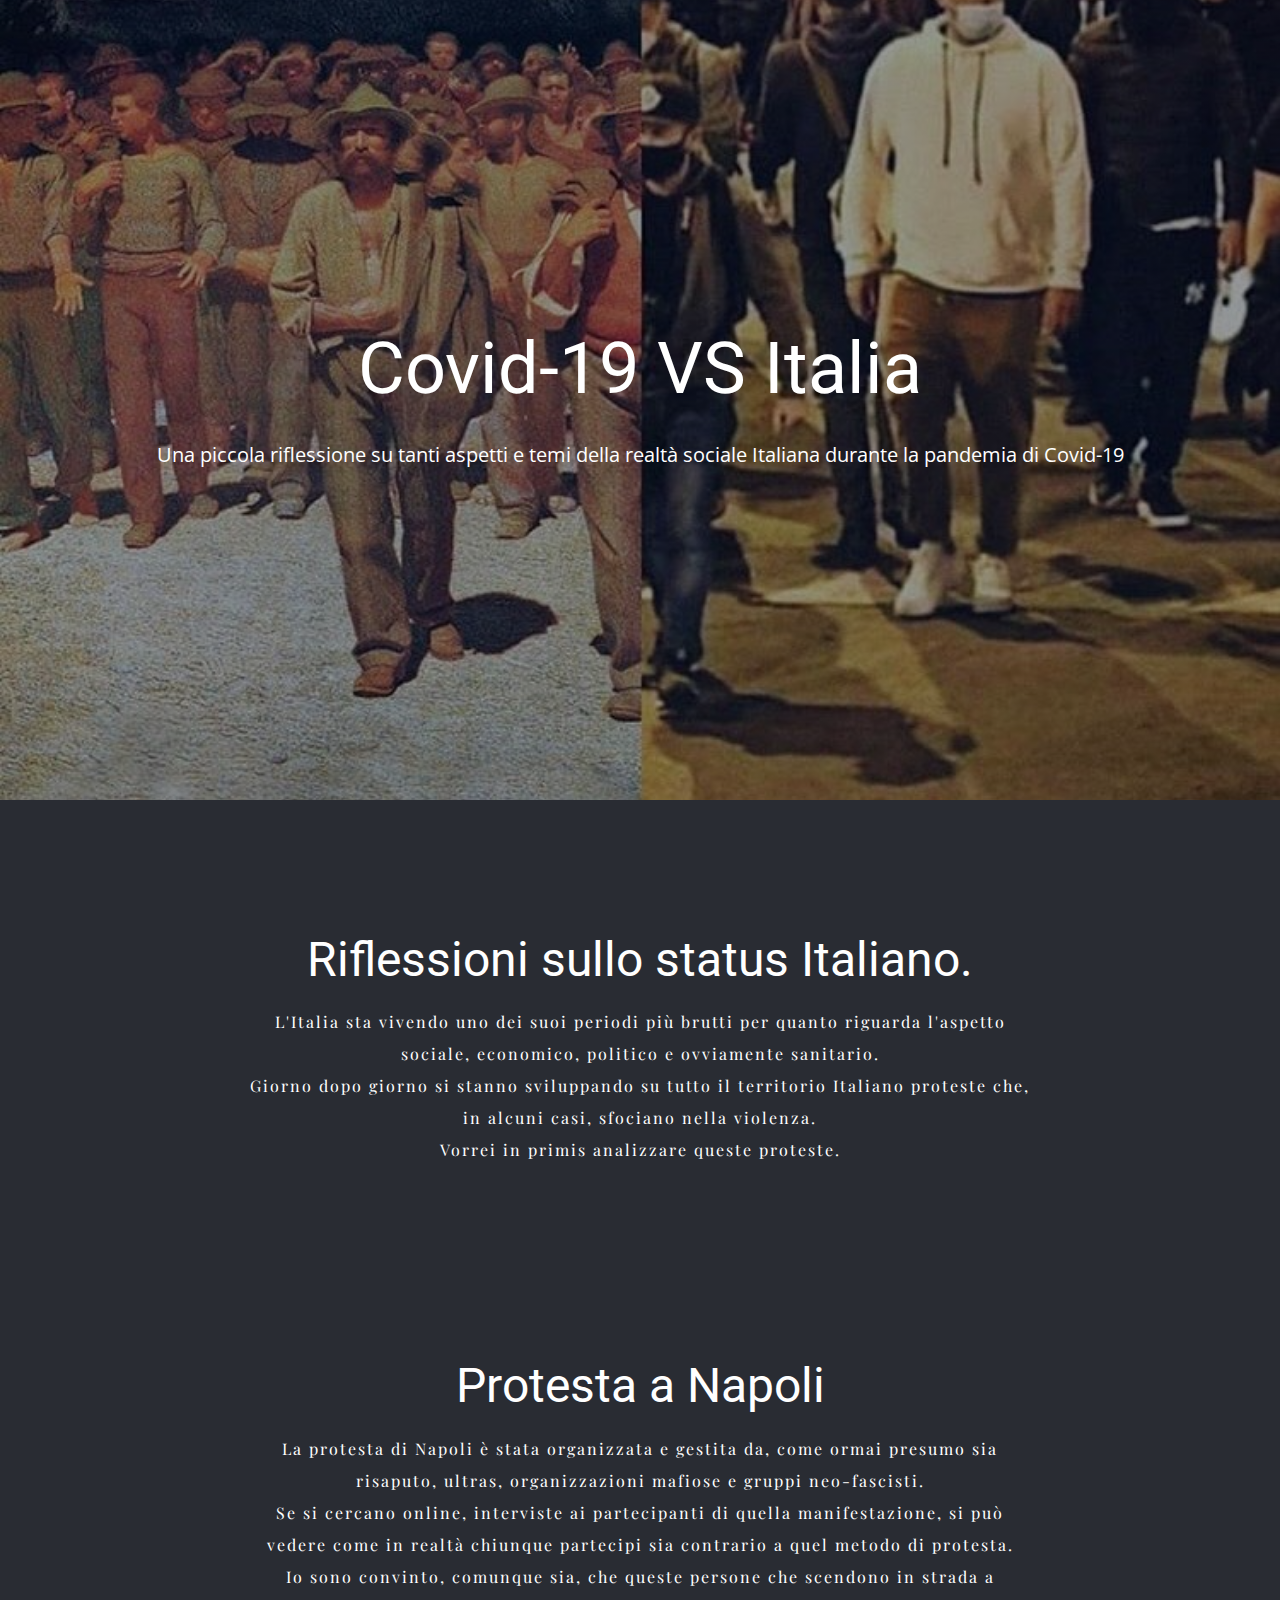
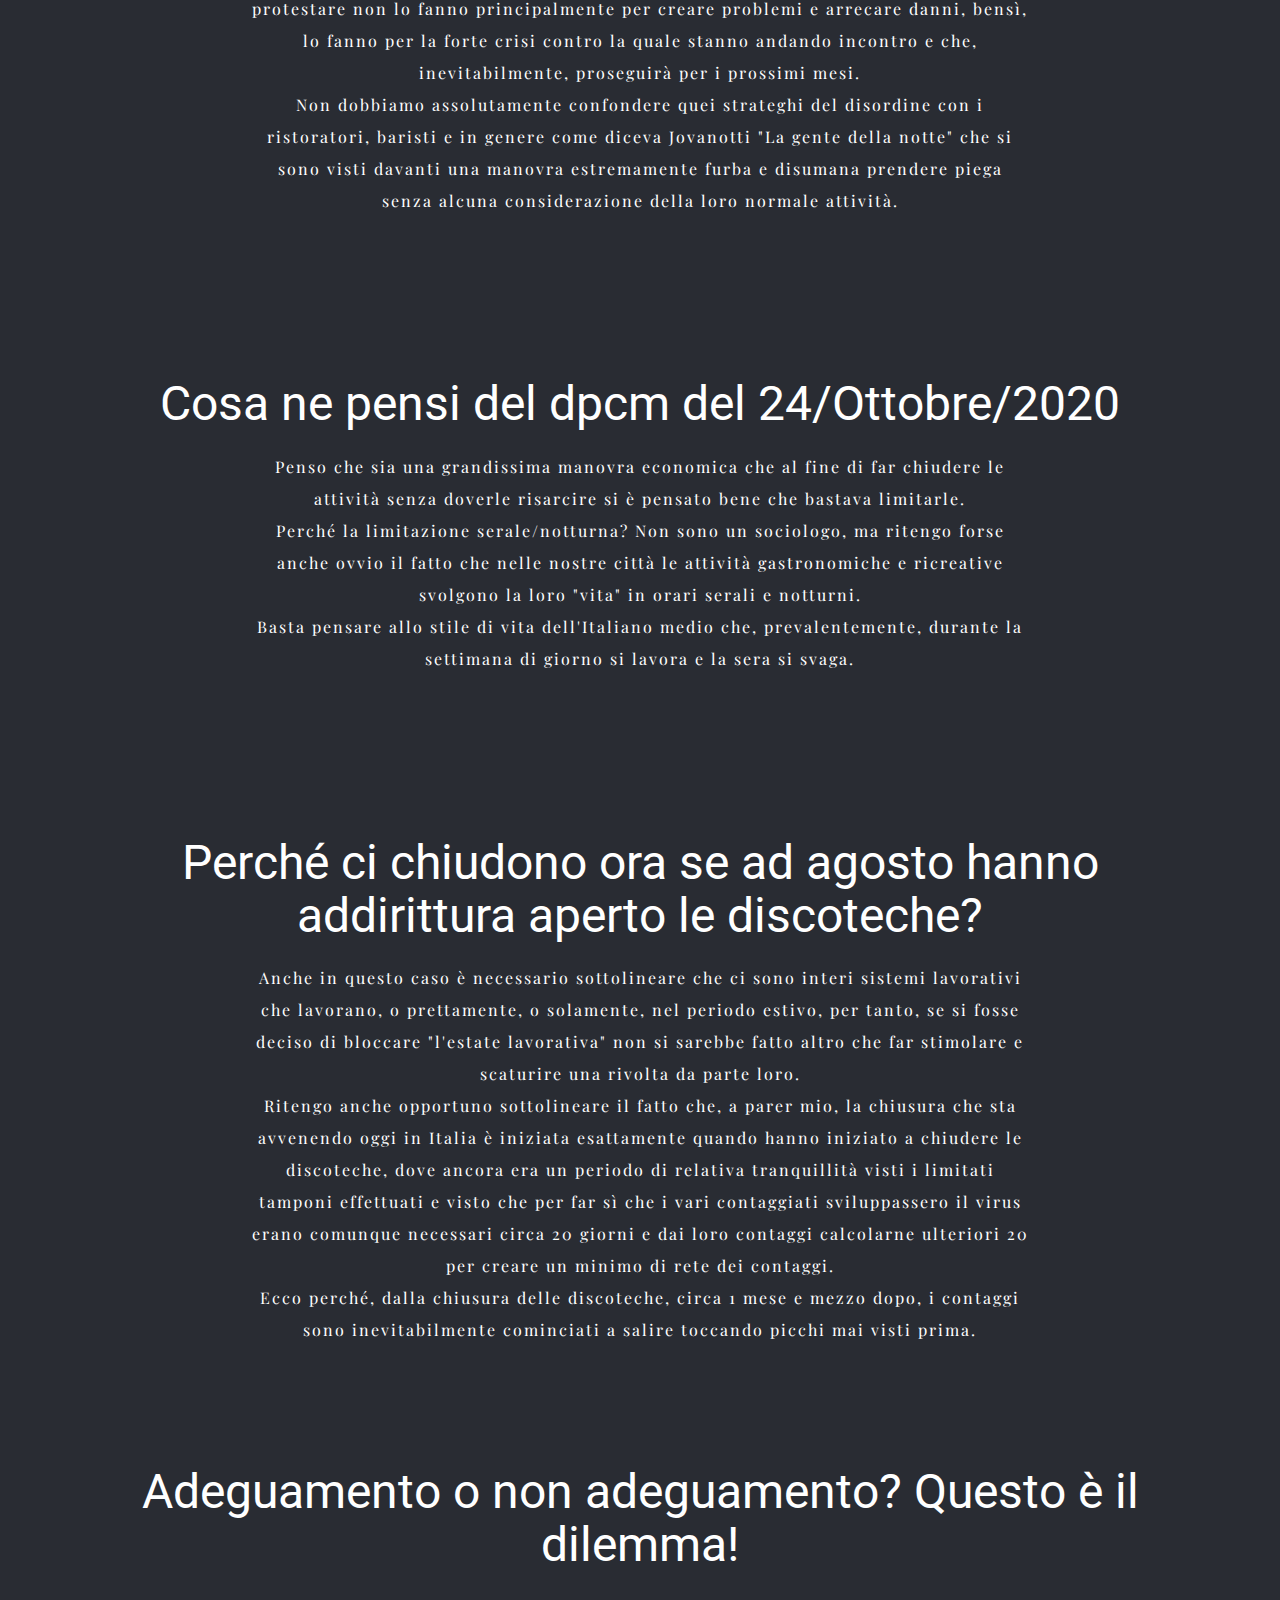
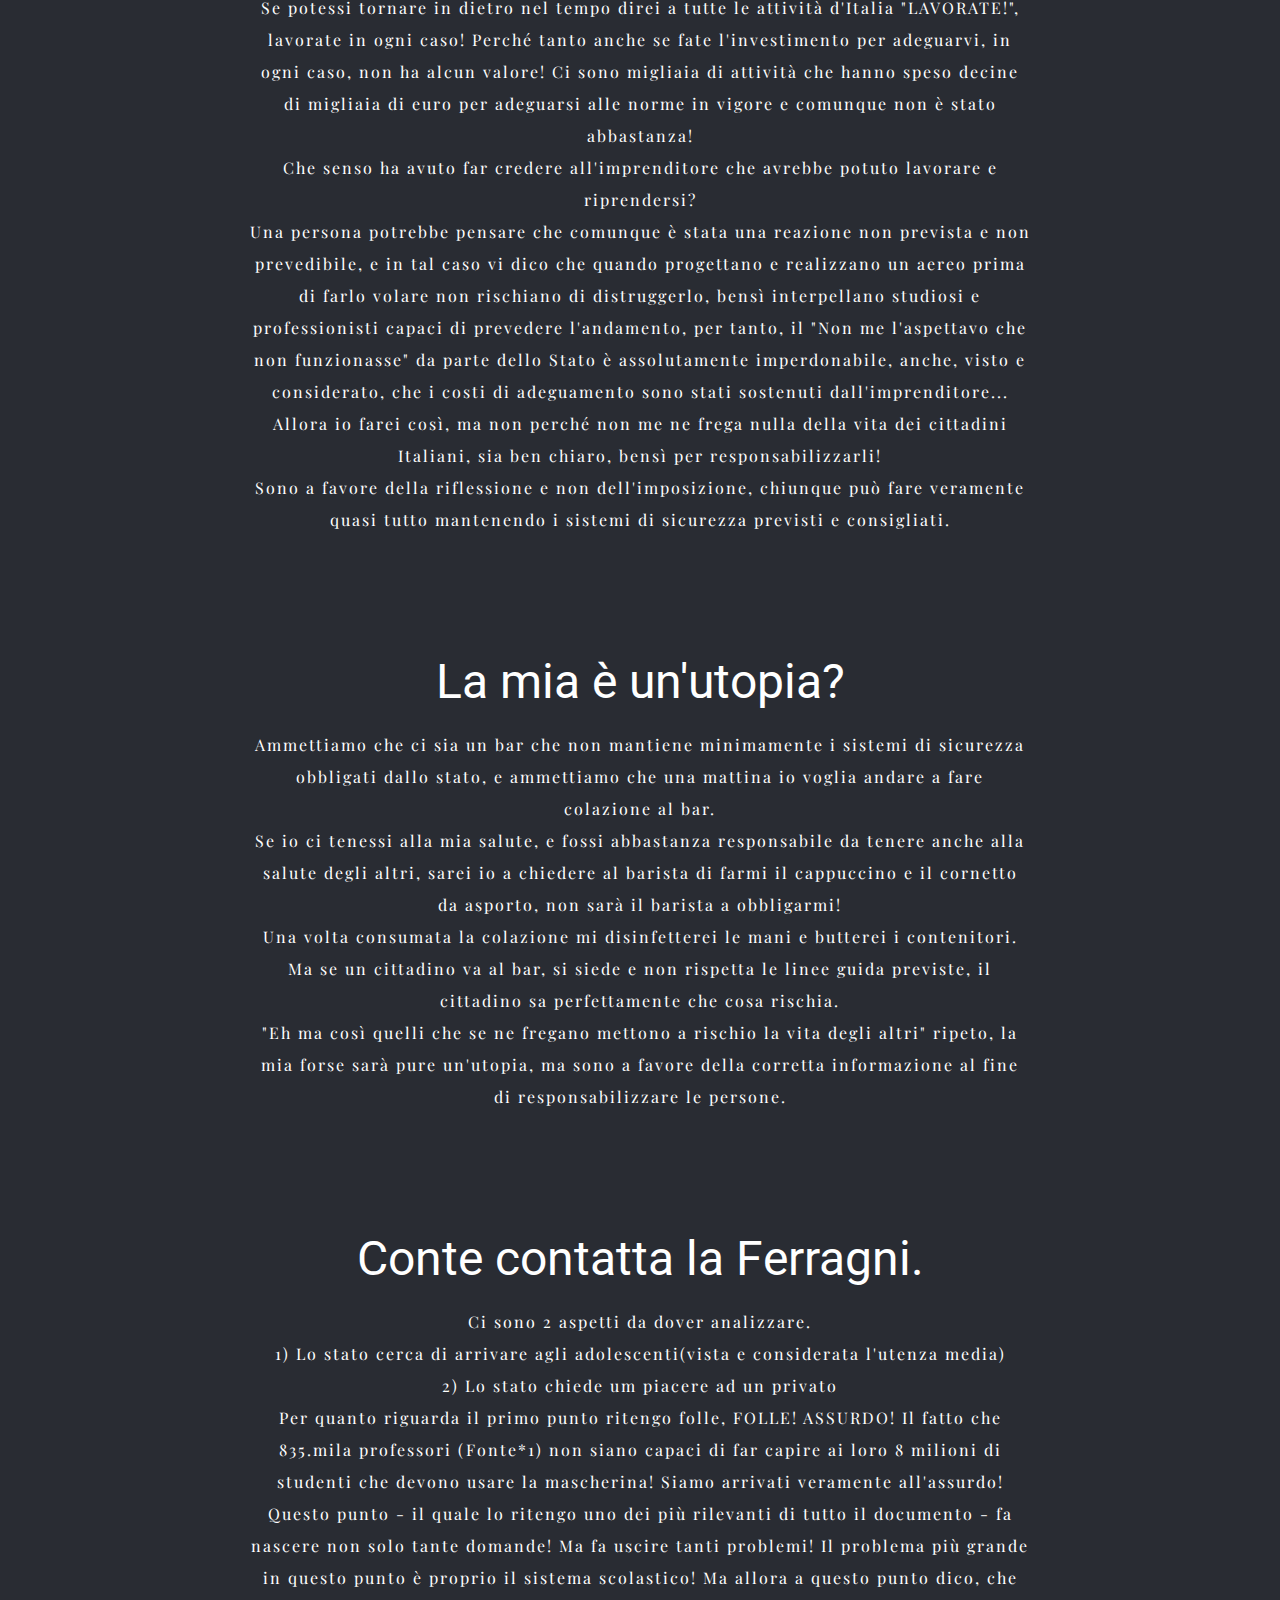
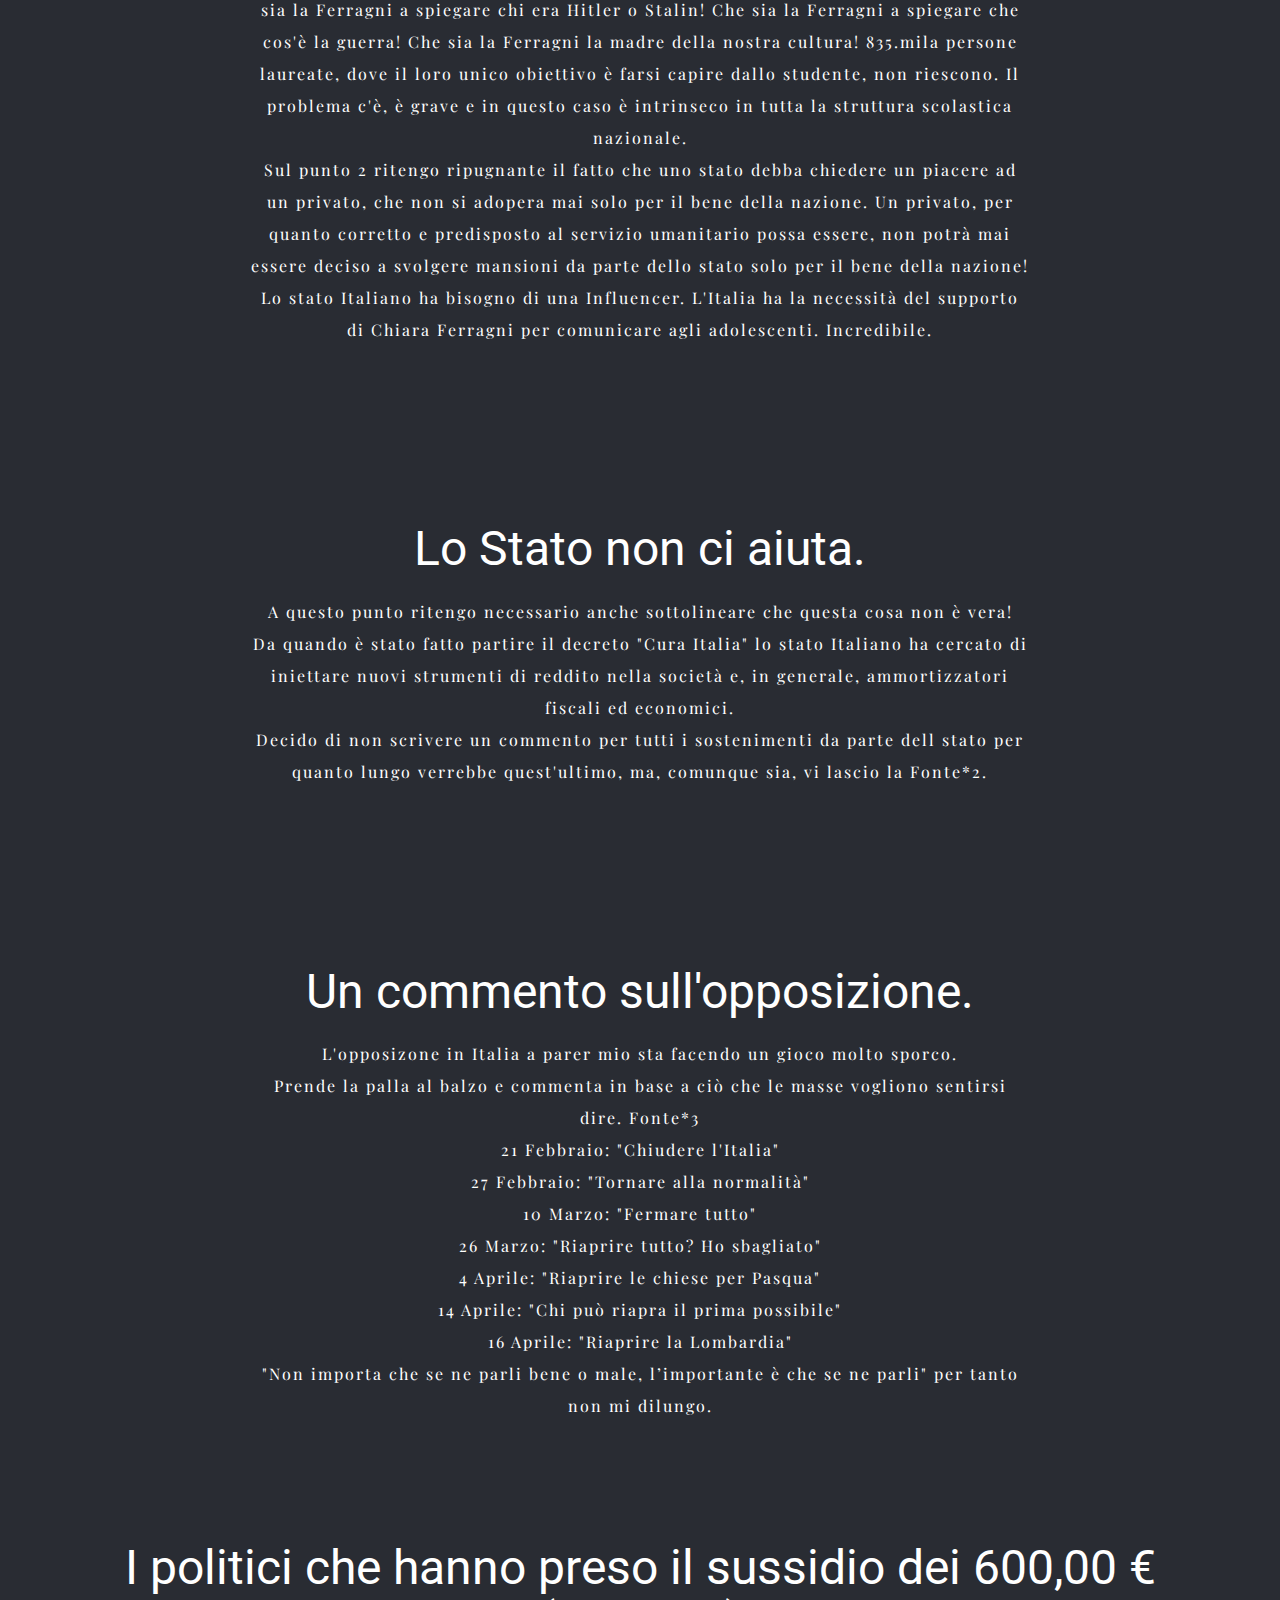
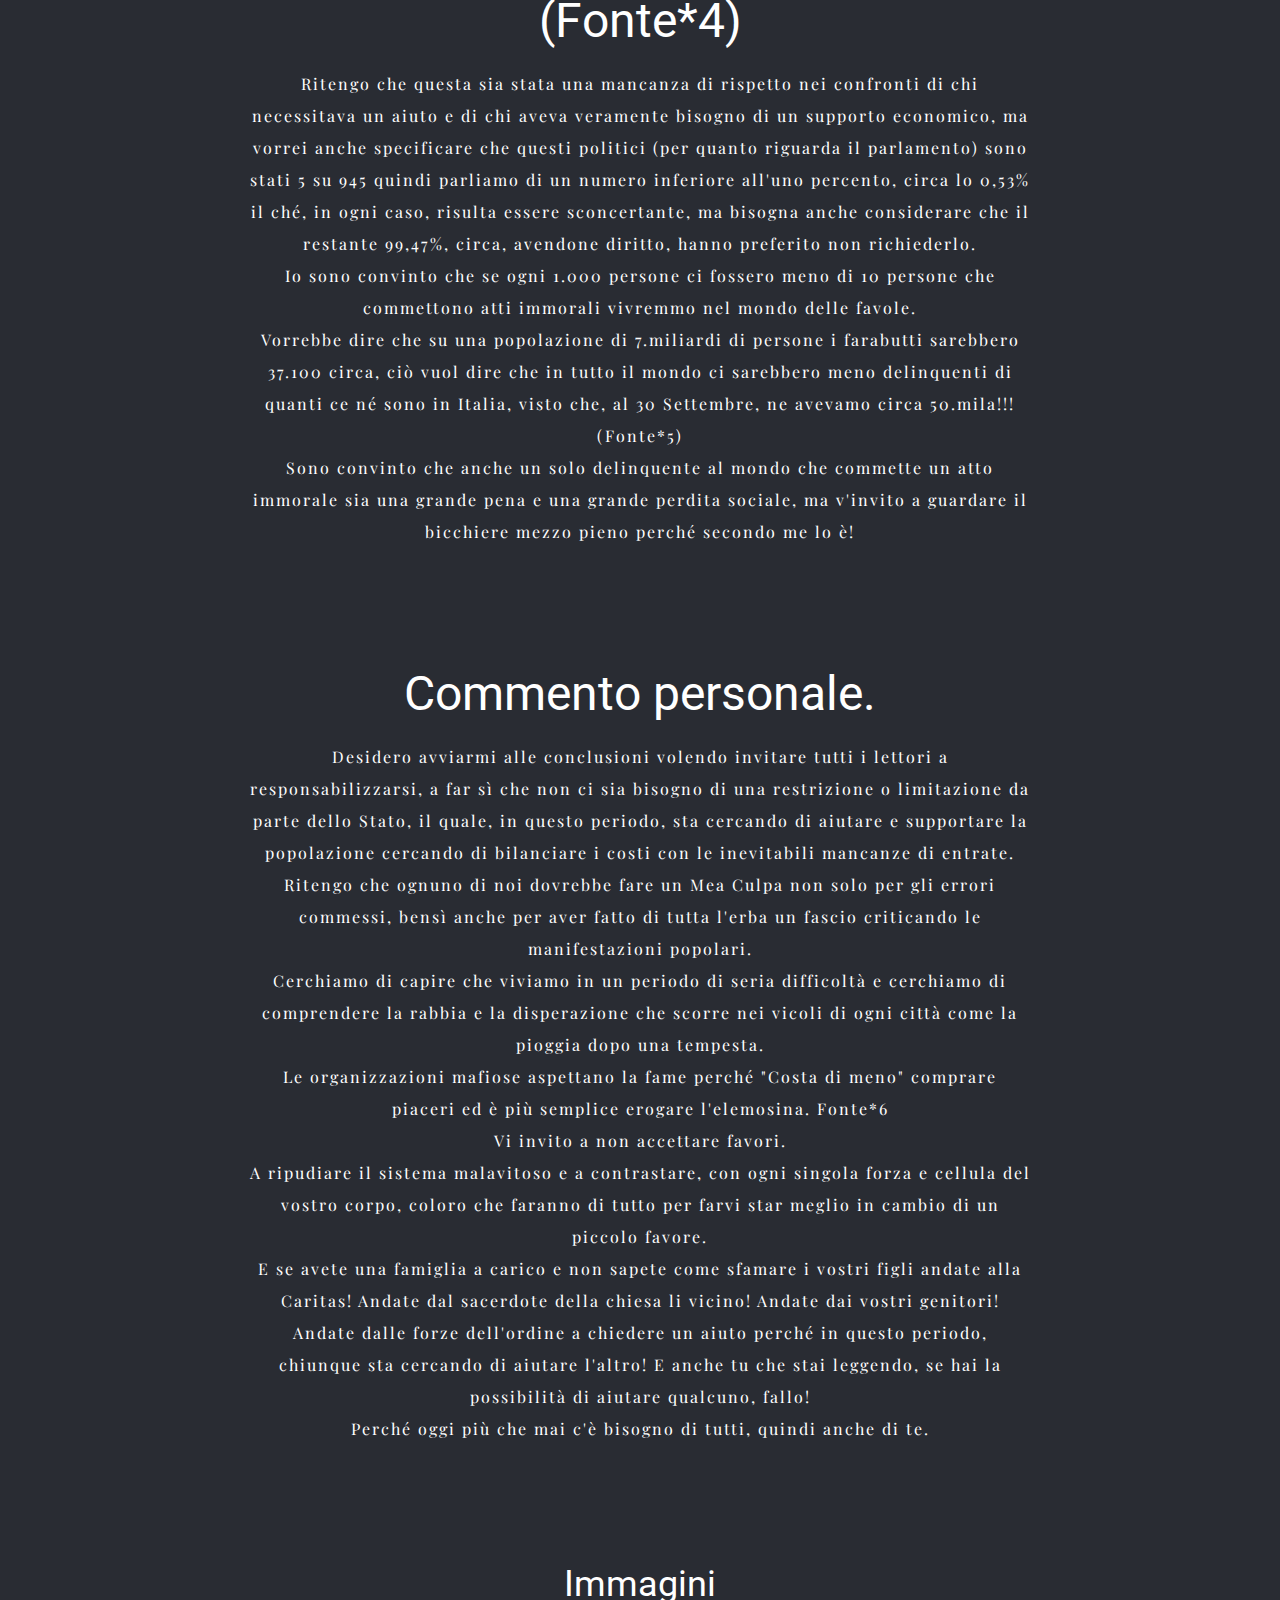
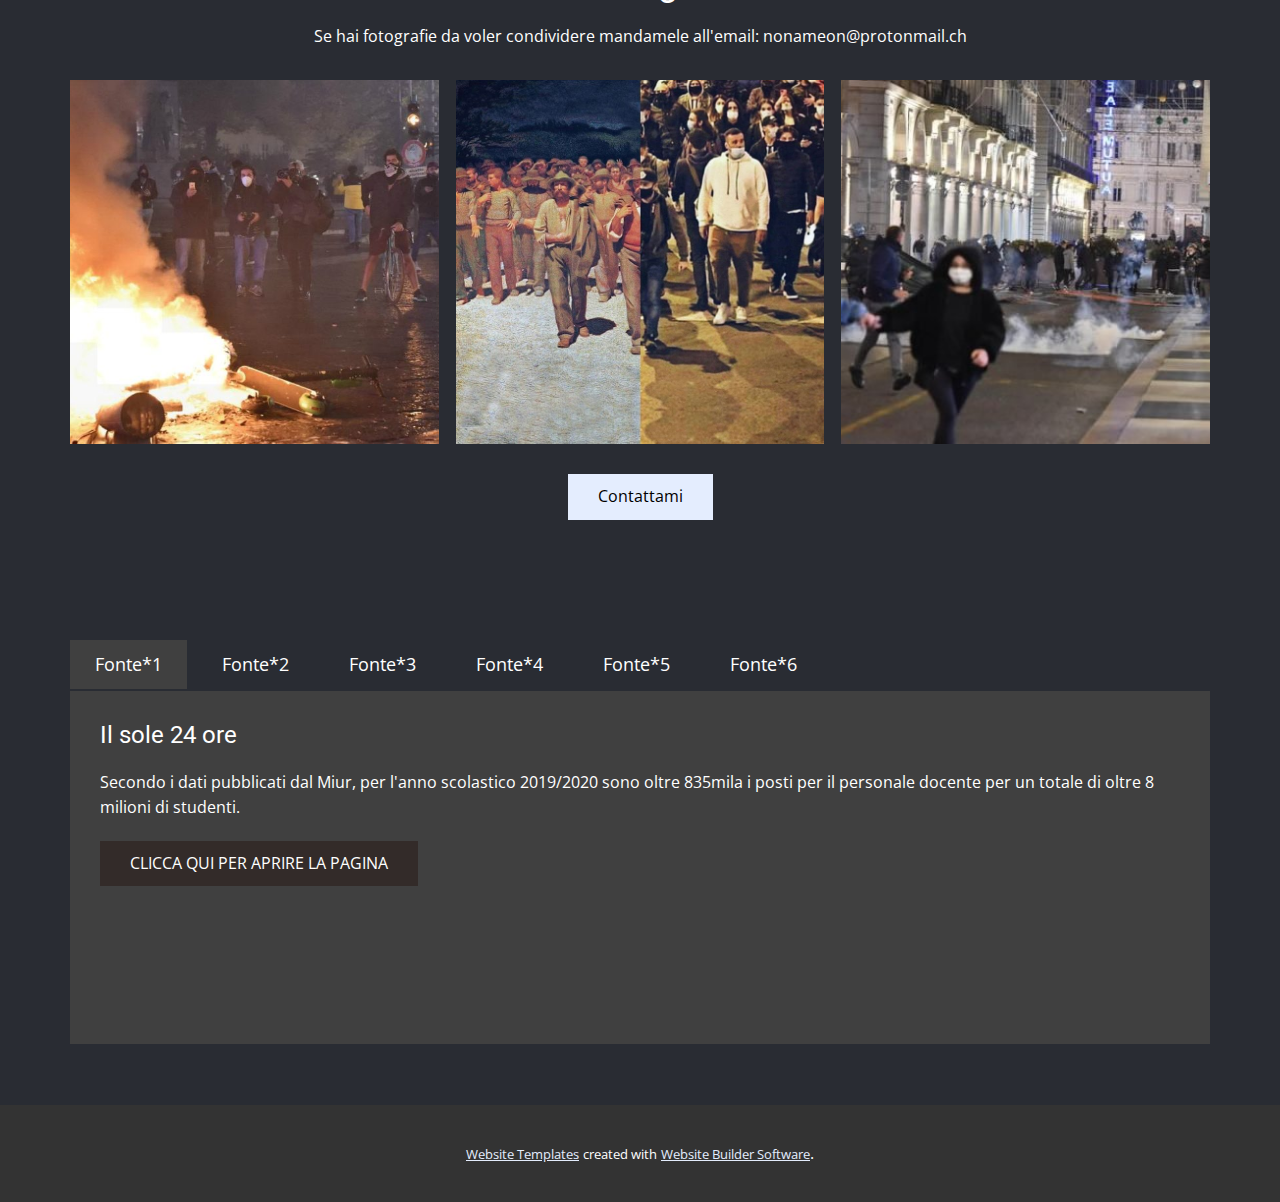
==== index.html @ 28ce76bb "Update index.html" ====
<!DOCTYPE html>
<html style="font-size: 16px;">
  <head>
    <meta name="viewport" content="width=device-width, initial-scale=1.0">
    <meta charset="utf-8">
    <meta name="keywords" content="covid-19, covid, coronavirus, de luca, 600€, società, stato, stato italiano, italia, covid italia, covid-19 italia, italia covid, italia covid 19, documento covid, documento covid 19, documento italiano, documento italiano covid, documento covid-19 ita">
    <meta name="description" content="L'Italia sta vivendo uno dei suoi periodi più brutti per quanto riguarda l'aspetto sociale, economico, politico e ovviamente sanitario.
Giorno dopo giorno si stanno sviluppando su tutto il territorio Italiano proteste che, in alcuni casi, sfociano nella violenza.">
    <meta name="page_type" content="np-template-header-footer-from-plugin">
    <title>Covid-19 vs Italia | Piccole riflessioni su temi importanti</title>
    <link rel="stylesheet" href="nicepage.css" media="screen">
<link rel="stylesheet" href="Covid-19-vs-Italia.css" media="screen">
    <script class="u-script" type="text/javascript" src="jquery-1.9.1.min.js" defer=""></script>
    <script class="u-script" type="text/javascript" src="nicepage.js" defer=""></script>
    <meta name="generator" content="Nicepage 2.28.6, nicepage.com">
    <link id="u-theme-google-font" rel="stylesheet" href="https://fonts.googleapis.com/css?family=Roboto:100,100i,300,300i,400,400i,500,500i,700,700i,900,900i|Open+Sans:300,300i,400,400i,600,600i,700,700i,800,800i">
    <link id="u-page-google-font" rel="stylesheet" href="https://fonts.googleapis.com/css?family=Playfair+Display:400,400i,700,700i,900,900i">
    
    
    
    
    
    
    
    
    
    
    
    
    
    
    
    <script type="application/ld+json">{
		"@context": "http://schema.org",
		"@type": "Organization",
		"name": "",
		"url": "index.html"
}</script>
    <meta property="og:title" content="Covid-19 vs Italia | Piccole riflessioni su temi importanti">
    <meta property="og:type" content="website">
    <meta property="og:description" content="L'Italia sta vivendo uno dei suoi periodi più brutti per quanto riguarda l'aspetto sociale, economico, politico e ovviamente sanitario.
Giorno dopo giorno si stanno sviluppando su tutto il territorio Italiano proteste che, in alcuni casi, sfociano nella violenza.">
    <meta name="theme-color" content="#0052f2">
    <link rel="canonical" href="index.html">
    <meta property="og:url" content="index.html">
  </head>
  <body data-home-page="https://website133819.nicepage.io/Covid-19-vs-Italia.html?version=4a5bb18c-dc08-42d4-a88f-e12d55204d6f" data-home-page-title="Covid-19 vs Italia" class="u-body">
    <section class="u-align-center u-clearfix u-image u-shading u-section-1" src="" id="sec-de4f">
      <div class="u-clearfix u-sheet u-valign-middle u-sheet-1">
        <h1 class="u-text u-text-default u-title u-text-1">Covid-19 VS Italia</h1>
        <p class="u-large-text u-text u-text-default u-text-variant u-text-2">Una piccola riflessione su tanti aspetti e temi della realtà sociale Italiana durante la pandemia di Covid-19<br>
        </p>
      </div>
    </section>
    <section class="u-align-center u-clearfix u-palette-1-dark-3 u-section-2" id="carousel_9035">
      <div class="u-clearfix u-sheet u-valign-middle u-sheet-1">
        <h1 class="u-text u-text-default u-text-1">Riflessioni sullo status Italiano.</h1>
        <p class="u-custom-font u-font-playfair-display u-text u-text-2">L'Italia sta vivendo uno dei suoi periodi più brutti per quanto riguarda l'aspetto sociale, economico, politico e ovviamente sanitario. <br>Giorno dopo giorno si stanno sviluppando su tutto il territorio Italiano proteste che, in alcuni casi, sfociano nella violenza. <br>Vorrei in primis analizzare queste proteste.
        </p>
      </div>
    </section>
    <section class="u-align-center u-clearfix u-palette-1-dark-3 u-section-3" id="carousel_cbd3">
      <div class="u-clearfix u-sheet u-valign-middle u-sheet-1">
        <h1 class="u-text u-text-default u-text-1">Protesta a Napoli</h1>
        <p class="u-custom-font u-font-playfair-display u-text u-text-2">La protesta di Napoli è stata organizzata e gestita da, come ormai presumo sia risaputo, ultras, organizzazioni mafiose e gruppi neo-fascisti. <br>Se si cercano online, interviste ai partecipanti di quella manifestazione, si può vedere come in realtà chiunque partecipi sia contrario a quel metodo di protesta. <br>Io sono convinto, comunque sia, che queste persone che scendono in strada a protestare non lo fanno principalmente per creare problemi e arrecare danni, bensì, lo fanno per la forte crisi contro la quale stanno andando incontro e che, inevitabilmente, proseguirà per i prossimi mesi. <br>Non dobbiamo assolutamente confondere quei strateghi del disordine con i ristoratori, baristi e in genere come diceva Jovanotti "La gente della notte" che si sono visti davanti una manovra estremamente furba e disumana prendere piega senza alcuna considerazione della loro normale attività.
        </p>
      </div>
    </section>
    <section class="u-align-center u-clearfix u-palette-1-dark-3 u-section-4" id="carousel_7990">
      <div class="u-clearfix u-sheet u-valign-middle u-sheet-1">
        <h1 class="u-text u-text-default u-text-1">Cosa ne pensi del dpcm del 24/Ottobre/2020</h1>
        <p class="u-custom-font u-font-playfair-display u-text u-text-2">Penso che sia una grandissima manovra economica che al fine di far chiudere le attività senza doverle risarcire si è pensato bene che bastava limitarle. <br>Perché la limitazione serale/notturna? Non sono un sociologo, ma ritengo forse anche ovvio il fatto che nelle nostre città le attività gastronomiche e ricreative svolgono la loro "vita" in orari serali e notturni. <br>Basta pensare allo stile di vita dell'Italiano medio che, prevalentemente, durante la settimana di giorno si lavora e la sera si svaga.
        </p>
      </div>
    </section>
    <section class="u-align-center u-clearfix u-palette-1-dark-3 u-section-5" id="carousel_537c">
      <div class="u-clearfix u-sheet u-valign-middle u-sheet-1">
        <h1 class="u-text u-text-default u-text-1">Perché ci chiudono ora se ad agosto hanno addirittura aperto le discoteche?</h1>
        <p class="u-custom-font u-font-playfair-display u-text u-text-2">Anche in questo caso è necessario sottolineare che ci sono interi sistemi lavorativi che lavorano, o prettamente, o solamente, nel periodo estivo, per tanto, se si fosse deciso di bloccare "l'estate lavorativa" non si sarebbe fatto altro che far stimolare e scaturire una rivolta da parte loro. <br>Ritengo anche opportuno sottolineare il fatto che, a parer mio, la chiusura che sta avvenendo oggi in Italia è iniziata esattamente quando hanno iniziato a chiudere le discoteche, dove ancora era un periodo di relativa tranquillità visti i limitati tamponi effettuati e visto che per far sì che i vari contaggiati sviluppassero il virus erano comunque necessari circa 20 giorni e dai loro contaggi calcolarne ulteriori 20 per creare un minimo di rete dei contaggi. <br>Ecco perché, dalla chiusura delle discoteche, circa 1 mese e mezzo dopo, i contaggi sono inevitabilmente cominciati a salire toccando picchi mai visti prima.
        </p>
      </div>
    </section>
    <section class="u-align-center u-clearfix u-palette-1-dark-3 u-section-6" id="carousel_a5c9">
      <div class="u-clearfix u-sheet u-valign-middle u-sheet-1">
        <h1 class="u-text u-text-default u-text-1">Adeguamento o non adeguamento? Questo è il dilemma!</h1>
        <p class="u-custom-font u-font-playfair-display u-text u-text-2">Se potessi tornare in dietro nel tempo direi a tutte le attività d'Italia "LAVORATE!", lavorate in ogni caso! Perché tanto anche se fate l'investimento per adeguarvi, in ogni caso, non ha alcun valore! Ci sono migliaia di attività che hanno speso decine di migliaia di euro per adeguarsi alle norme in vigore e comunque non è stato abbastanza! <br>Che senso ha avuto far credere all'imprenditore che avrebbe potuto lavorare e riprendersi? <br>Una persona potrebbe pensare che comunque è stata una reazione non prevista e non prevedibile, e in tal caso vi dico che quando progettano e realizzano un aereo prima di farlo volare non rischiano di distruggerlo, bensì interpellano studiosi e professionisti capaci di prevedere l'andamento, per tanto, il "Non me l'aspettavo che non funzionasse" da parte dello Stato è assolutamente imperdonabile, anche, visto e considerato, che i costi di adeguamento sono stati sostenuti dall'imprenditore... <br>Allora io farei così, ma non perché non me ne frega nulla della vita dei cittadini Italiani, sia ben chiaro, bensì per responsabilizzarli! <br>Sono a favore della riflessione e non dell'imposizione, chiunque può fare veramente quasi tutto mantenendo i sistemi di sicurezza previsti e consigliati.
        </p>
      </div>
    </section>
    <section class="u-align-center u-clearfix u-palette-1-dark-3 u-section-7" id="carousel_55fd">
      <div class="u-clearfix u-sheet u-valign-middle u-sheet-1">
        <h1 class="u-text u-text-default u-text-1">La mia è un'utopia?</h1>
        <p class="u-custom-font u-font-playfair-display u-text u-text-2">Ammettiamo che ci sia un bar che non mantiene minimamente i sistemi di sicurezza obbligati dallo stato, e ammettiamo che una mattina io voglia andare a fare colazione al bar. <br>Se io ci tenessi alla mia salute, e fossi abbastanza responsabile da tenere anche alla salute degli altri, sarei io a chiedere al barista di farmi il cappuccino e il cornetto da asporto, non sarà il barista a obbligarmi! <br>Una volta consumata la colazione mi disinfetterei le mani e butterei i contenitori. <br>Ma se un cittadino va al bar, si siede e non rispetta le linee guida previste, il cittadino sa perfettamente che cosa rischia. <br>"Eh ma così quelli che se ne fregano mettono a rischio la vita degli altri" ripeto, la mia forse sarà pure un'utopia, ma sono a favore della corretta informazione al fine di responsabilizzare le persone.
        </p>
      </div>
    </section>
    <section class="u-align-center u-clearfix u-palette-1-dark-3 u-section-8" id="carousel_d070">
      <div class="u-clearfix u-sheet u-valign-middle u-sheet-1">
        <h1 class="u-text u-text-default u-text-1">Conte contatta la Ferragni.</h1>
        <p class="u-custom-font u-font-playfair-display u-text u-text-2">Ci sono 2 aspetti da dover analizzare. <br>1) Lo stato cerca di arrivare agli adolescenti(vista e considerata l'utenza media) <br>2) Lo stato chiede um piacere ad un privato <br>Per quanto riguarda il primo punto ritengo folle, FOLLE! ASSURDO! Il fatto che 835.mila professori (Fonte*1) non siano capaci di far capire ai loro 8 milioni di studenti che devono usare la mascherina! Siamo arrivati veramente all'assurdo! Questo punto - il quale lo ritengo uno dei più rilevanti di tutto il documento - fa nascere non solo tante domande! Ma fa uscire tanti problemi! Il problema più grande in questo punto è proprio il sistema scolastico! Ma allora a questo punto dico, che sia la Ferragni a spiegare chi era Hitler o Stalin! Che sia la Ferragni a spiegare che cos'è la guerra! Che sia la Ferragni la madre della nostra cultura! 835.mila persone laureate, dove il loro unico obiettivo è farsi capire dallo studente, non riescono. Il problema c'è, è grave e in questo caso è intrinseco in tutta la struttura scolastica nazionale. <br>Sul punto 2 ritengo ripugnante il fatto che uno stato debba chiedere un piacere ad un privato, che non si adopera mai solo per il bene della nazione. Un privato, per quanto corretto e predisposto al servizio umanitario possa essere, non potrà mai essere deciso a svolgere mansioni da parte dello stato solo per il bene della nazione! Lo stato Italiano ha bisogno di una Influencer. L'Italia ha la necessità del supporto di Chiara Ferragni per comunicare agli adolescenti. Incredibile.
        </p>
      </div>
    </section>
    <section class="u-align-center u-clearfix u-palette-1-dark-3 u-section-9" id="carousel_55f5">
      <div class="u-clearfix u-sheet u-valign-middle u-sheet-1">
        <h1 class="u-text u-text-default u-text-1">Lo Stato non ci aiuta.</h1>
        <p class="u-custom-font u-font-playfair-display u-text u-text-2">A questo punto ritengo necessario anche sottolineare che questa cosa non è vera! <br>Da quando è stato fatto partire il decreto "Cura Italia" lo stato Italiano ha cercato di iniettare nuovi strumenti di reddito nella società e, in generale, ammortizzatori fiscali ed economici. <br>Decido di non scrivere un commento per tutti i sostenimenti da parte dell stato per quanto lungo verrebbe quest'ultimo, ma, comunque sia, vi lascio la Fonte*2.
        </p>
      </div>
    </section>
    <section class="u-align-center u-clearfix u-palette-1-dark-3 u-section-10" id="carousel_1a1d">
      <div class="u-clearfix u-sheet u-valign-middle u-sheet-1">
        <h1 class="u-text u-text-default u-text-1">Un commento sull'opposizione.</h1>
        <p class="u-custom-font u-font-playfair-display u-text u-text-2">L'opposizone in Italia a parer mio sta facendo un gioco molto sporco. <br>Prende la palla al balzo e commenta in base a ciò che le masse vogliono sentirsi dire. Fonte*3 <br>21 Febbraio: "Chiudere l'Italia" <br>27 Febbraio: "Tornare alla normalità" <br>10 Marzo: "Fermare tutto" <br>26 Marzo: "Riaprire tutto? Ho sbagliato" <br>4 Aprile: "Riaprire le chiese per Pasqua" <br>14 Aprile: "Chi può riapra il prima possibile" <br>16 Aprile: "Riaprire la Lombardia" <br>"Non importa che se ne parli bene o male, l’importante è che se ne parli" per tanto non mi dilungo.
        </p>
      </div>
    </section>
    <section class="u-align-center u-clearfix u-palette-1-dark-3 u-section-11" id="carousel_e9e5">
      <div class="u-clearfix u-sheet u-valign-middle u-sheet-1">
        <h1 class="u-text u-text-default u-text-1">I politici che hanno preso il sussidio dei 600,00 € (Fonte*4)</h1>
        <p class="u-custom-font u-font-playfair-display u-text u-text-2">Ritengo che questa sia stata una mancanza di rispetto nei confronti di chi necessitava un aiuto e di chi aveva veramente bisogno di un supporto economico, ma vorrei anche specificare che questi politici (per quanto riguarda il parlamento) sono stati 5 su 945 quindi parliamo di un numero inferiore all'uno percento, circa lo 0,53% il ché, in ogni caso, risulta essere sconcertante, ma bisogna anche considerare che il restante 99,47%, circa, avendone diritto, hanno preferito non richiederlo. <br>Io sono convinto che se ogni 1.000 persone ci fossero meno di 10 persone che commettono atti immorali vivremmo nel mondo delle favole. <br>Vorrebbe dire che su una popolazione di 7.miliardi di persone i farabutti sarebbero 37.100 circa, ciò vuol dire che in tutto il mondo ci sarebbero meno delinquenti di quanti ce né sono in Italia, visto che, al 30 Settembre, ne avevamo circa 50.mila!!! (Fonte*5) <br>Sono convinto che anche un solo delinquente al mondo che commette un atto immorale sia una grande pena e una grande perdita sociale, ma v'invito a guardare il bicchiere mezzo pieno perché secondo me lo è!
        </p>
      </div>
    </section>
    <section class="u-align-center u-clearfix u-palette-1-dark-3 u-section-12" id="carousel_4555">
      <div class="u-clearfix u-sheet u-valign-middle u-sheet-1">
        <h1 class="u-text u-text-default u-text-1">Commento personale.</h1>
        <p class="u-custom-font u-font-playfair-display u-text u-text-2">Desidero avviarmi alle conclusioni volendo invitare tutti i lettori a responsabilizzarsi, a far sì che non ci sia bisogno di una restrizione o limitazione da parte dello Stato, il quale, in questo periodo, sta cercando di aiutare e supportare la popolazione cercando di bilanciare i costi con le inevitabili mancanze di entrate. <br>Ritengo che ognuno di noi dovrebbe fare un Mea Culpa non solo per gli errori commessi, bensì anche per aver fatto di tutta l'erba un fascio criticando le manifestazioni popolari. <br>Cerchiamo di capire che viviamo in un periodo di seria difficoltà e cerchiamo di comprendere la rabbia e la disperazione che scorre nei vicoli di ogni città come la pioggia dopo una tempesta. <br>Le organizzazioni mafiose aspettano la fame perché "Costa di meno" comprare piaceri ed è più semplice erogare l'elemosina. Fonte*6 <br>Vi invito a non accettare favori. <br>A ripudiare il sistema malavitoso e a contrastare, con ogni singola forza e cellula del vostro corpo, coloro che faranno di tutto per farvi star meglio in cambio di un piccolo favore. <br>E se avete una famiglia a carico e non sapete come sfamare i vostri figli andate alla Caritas! Andate dal sacerdote della chiesa li vicino! Andate dai vostri genitori! Andate dalle forze dell'ordine a chiedere un aiuto perché in questo periodo, chiunque sta cercando di aiutare l'altro! E anche tu che stai leggendo, se hai la possibilità di aiutare qualcuno, fallo! <br>Perché oggi più che mai c'è bisogno di tutti, quindi anche di te.
        </p>
      </div>
    </section>
    <section class="u-align-center u-clearfix u-palette-1-dark-3 u-section-13" src="" id="sec-db5c">
      <div class="u-clearfix u-sheet u-valign-middle u-sheet-1">
        <h2 class="u-text u-text-1">Immagini</h2>
        <p class="u-text u-text-2">Se hai fotografie da voler condividere mandamele all'email: nonameon@protonmail.ch</p>
        <div class="u-expanded-width u-gallery u-layout-grid u-lightbox u-show-text-on-hover u-gallery-1">
          <div class="u-gallery-inner u-gallery-inner-1">
            <div class="u-effect-fade u-gallery-item" data-href="https://www.ilfattoquotidiano.it/2020/10/26/proteste-in-tutta-italia-contro-le-norme-anti-covid-a-napoli-in-migliaia-davanti-alla-regione-lanci-di-fumogeni-da-torino-a-lecce/5980816/" data-target="_blank">
              <div class="u-back-slide">
                <img class="u-back-image u-expanded" src="images/ilfattoquotidiano.jpg">
              </div>
              <div class="u-over-slide u-shading u-over-slide-1">
                <h3 class="u-gallery-heading"></h3>
                <p class="u-gallery-text"></p>
              </div>
            </div>
            <div class="u-effect-fade u-gallery-item" data-href="https://www.instagram.com/p/CGtDZG1AwkH/" data-target="_blank">
              <div class="u-back-slide" data-image-width="750" data-image-height="744">
                <img class="u-back-image u-expanded" src="images/covid-protesta-napoli.jpg?version=">
              </div>
              <div class="u-over-slide u-shading u-over-slide-2">
                <h3 class="u-gallery-heading"></h3>
                <p class="u-gallery-text"></p>
              </div>
            </div>
            <div class="u-effect-fade u-gallery-item" data-href="https://gds.it/articoli/cronaca/2020/10/26/dpcm-proteste-in-molte-piazze-ditalia-contro-le-misure-caos-a-milano-e-torino-f7573be3-f1c2-4af1-b299-36f953098280/" data-target="_blank">
              <div class="u-back-slide">
                <img class="u-back-image u-expanded" src="images/gds.jpg">
              </div>
              <div class="u-over-slide u-shading u-over-slide-3">
                <h3 class="u-gallery-heading"></h3>
                <p class="u-gallery-text"></p>
              </div>
            </div>
          </div>
        </div>
        <a href="mailto:nonameon@protonmail.ch?subject=Voglio%20aggiungere%20alcune%20foto" class="u-btn u-button-style u-btn-1">Contattami</a>
      </div>
    </section>
    <section class="u-align-center u-clearfix u-palette-1-dark-3 u-section-14" id="carousel_548c">
      <div class="u-clearfix u-sheet u-valign-middle u-sheet-1">
        <div class="u-expanded-width u-tabs u-tabs-1">
          <ul class="u-border-2 u-border-palette-1-base u-spacing-10 u-tab-list u-unstyled" role="tablist">
            <li class="u-tab-item" role="presentation">
              <a class="active u-active-grey-75 u-button-style u-tab-link u-text-active-white u-tab-link-1" id="link-tab-0da5" href="#tab-0da5" role="tab" aria-controls="tab-0da5" aria-selected="true">Fonte*1</a>
            </li>
            <li class="u-tab-item" role="presentation">
              <a class="u-active-grey-75 u-button-style u-tab-link u-text-active-white u-tab-link-2" id="link-tab-14b7" href="#tab-14b7" role="tab" aria-controls="tab-14b7" aria-selected="false">Fonte*2</a>
            </li>
            <li class="u-tab-item" role="presentation">
              <a class="u-active-grey-75 u-button-style u-tab-link u-text-active-white u-tab-link-3" id="link-tab-2917" href="#tab-2917" role="tab" aria-controls="tab-2917" aria-selected="false">Fonte*3</a>
            </li>
            <li class="u-tab-item" role="presentation">
              <a class="u-active-grey-75 u-button-style u-tab-link u-text-active-white u-tab-link-4" id="tab-eb12" href="#link-tab-eb12" role="tab" aria-controls="link-tab-eb12" aria-selected="false">Fonte*4</a>
            </li>
            <li class="u-tab-item" role="presentation">
              <a class="u-active-grey-75 u-button-style u-tab-link u-text-active-white u-tab-link-5" id="tab-e6bd" href="#link-tab-e6bd" role="tab" aria-controls="link-tab-e6bd" aria-selected="false">Fonte*5</a>
            </li>
            <li class="u-tab-item" role="presentation">
              <a class="u-active-grey-75 u-button-style u-tab-link u-text-active-white u-tab-link-6" id="tab-d6cb" href="#link-tab-d6cb" role="tab" aria-controls="link-tab-d6cb" aria-selected="false">Fonte*6</a>
            </li>
          </ul>
          <div class="u-tab-content">
            <div class="u-container-style u-grey-75 u-tab-active u-tab-pane" id="tab-0da5" role="tabpanel" aria-labelledby="link-tab-0da5">
              <div class="u-container-layout u-container-layout-1">
                <h4 class="u-text u-text-default u-text-1">Il sole 24 ore</h4>
                <p class="u-text u-text-default u-text-2">Secondo i dati pubblicati dal Miur, per l'anno scolastico 2019/2020 sono oltre 835mila i posti per il personale docente per un totale di oltre 8 milioni di studenti.</p>
                <a href="http://scuola24.ilsole24ore.com/art/scuola/2019-10-07/il-miur-insegnanti-in-italia-oltre-800mila-posti-cattedra-170353.php?uuid=ACJ9Wnp#:~:text=Secondo%20i%20dati%20pubblicati%20dal,oltre%208%20milioni%20di%20studenti." class="u-btn u-button-style u-palette-2-dark-3 u-btn-1" target="_blank">CLICCA QUI PER APRIRE LA PAGINA</a>
              </div>
            </div>
            <div class="u-align-left u-container-style u-grey-75 u-tab-pane" id="tab-14b7" role="tabpanel" aria-labelledby="link-tab-14b7">
              <div class="u-container-layout u-container-layout-2">
                <h4 class="u-text u-text-default u-text-3">Il Mef</h4>
                <p class="u-text u-text-default u-text-4">Per fronteggiare l’emergenza Covid-19, il Governo ha introdotto, a partire dal Decreto “Cura Italia”, una serie di misure a favore delle famiglie italiane, successivamente rafforzate e prolungate con il Decreto Rilancio e il Decreto Agosto.</p>
                <a href="https://www.mef.gov.it/covid-19/Le-misure-del-Governo-a-sostegno-delle-famiglie-italiane/" class="u-btn u-button-style u-palette-2-dark-3 u-btn-2" target="_blank">CLICCA QUI PER APRIRE LA PAGINA</a>
              </div>
            </div>
            <div class="u-container-style u-grey-75 u-tab-pane" id="tab-2917" role="tabpanel" aria-labelledby="link-tab-2917">
              <div class="u-container-layout u-container-layout-3">
                <h4 class="u-text u-text-default u-text-5">La Repubblica</h4>
                <p class="u-text u-text-default u-text-6">"Chiudere tutto, anzi no". Salvini e il Covid 19, la confusione del leader leghista sulla gestione dell'epidemia </p>
                <a href="https://www.repubblica.it/politica/2020/04/16/news/salvini_e_i_cambi_di_rotta_sulle_aperture_attivita_-254162048/" class="u-btn u-button-style u-palette-2-dark-3 u-btn-3" target="_blank">CLICCA QUI PER APRIRE LA PAGINA</a>
              </div>
            </div>
            <div class="u-container-style u-grey-75 u-tab-pane" id="link-tab-eb12" role="tabpanel" aria-labelledby="tab-eb12">
              <div class="u-container-layout u-container-layout-4">
                <h4 class="u-text u-text-default u-text-7">Il fatto quotidiano</h4>
                <p class="u-text u-text-default u-text-8">Bonus 600 euro, fuori i nomi dei politici che lo hanno chiesto – Firma la petizione del Fatto Quotidiano.</p>
                <a href="https://www.ilfattoquotidiano.it/2020/08/11/il-diritto-dovere-della-verita/5896520/" class="u-btn u-button-style u-palette-2-dark-3 u-btn-4" target="_blank">CLICCA QUI PER APRIRE LA PAGINA</a>
              </div>
            </div>
            <div class="u-container-style u-grey-75 u-tab-pane" id="link-tab-e6bd" role="tabpanel" aria-labelledby="tab-e6bd">
              <div class="u-container-layout u-container-layout-5">
                <h4 class="u-text u-text-default u-text-9" spellcheck="false">Ristretti</h4>
                <h4 class="u-text u-text-default u-text-10">Statistiche sulla giustizia e il sistema penitenziario</h4>
                <a href="http://www.ristretti.it/commenti/2020/ottobre/pdf/detenuti_settembre.pdf" class="u-btn u-button-style u-palette-2-dark-3 u-btn-5" target="_blank" spellcheck="false">CLICCA QUI PER APRIRE LA PAGINA</a>
              </div>
            </div>
            <div class="u-container-style u-grey-75 u-tab-pane" id="link-tab-d6cb" role="tabpanel" aria-labelledby="tab-d6cb">
              <div class="u-container-layout u-container-layout-6">
                <h4 class="u-text u-text-11" spellcheck="false">La 7</h4>
                <p class="u-text u-text-default u-text-12">Coronavirus, la denuncia di Nicola Gratteri: "Un capo mafia può erogare facilmente elemosina, ...".</p>
                <a href="https://www.youtube.com/watch?v=mDva7mkuylc" class="u-btn u-button-style u-palette-2-dark-3 u-btn-6" target="_blank" spellcheck="false">CLICCA QUI PER APRIRE LA PAGINA</a>
              </div>
            </div>
          </div>
        </div>
      </div>
    </section>
    
    
    
    <section class="u-backlink u-clearfix u-grey-80">
      <a class="u-link" href="https://nicepage.com/website-templates" target="_blank">
        <span>Website Templates</span>
      </a>
      <p class="u-text">
        <span>created with</span>
      </p>
      <a class="u-link" href="https://nicepage.com/" target="_blank">
        <span>Website Builder Software</span>
      </a>. 
    </section>
  </body>
</html>
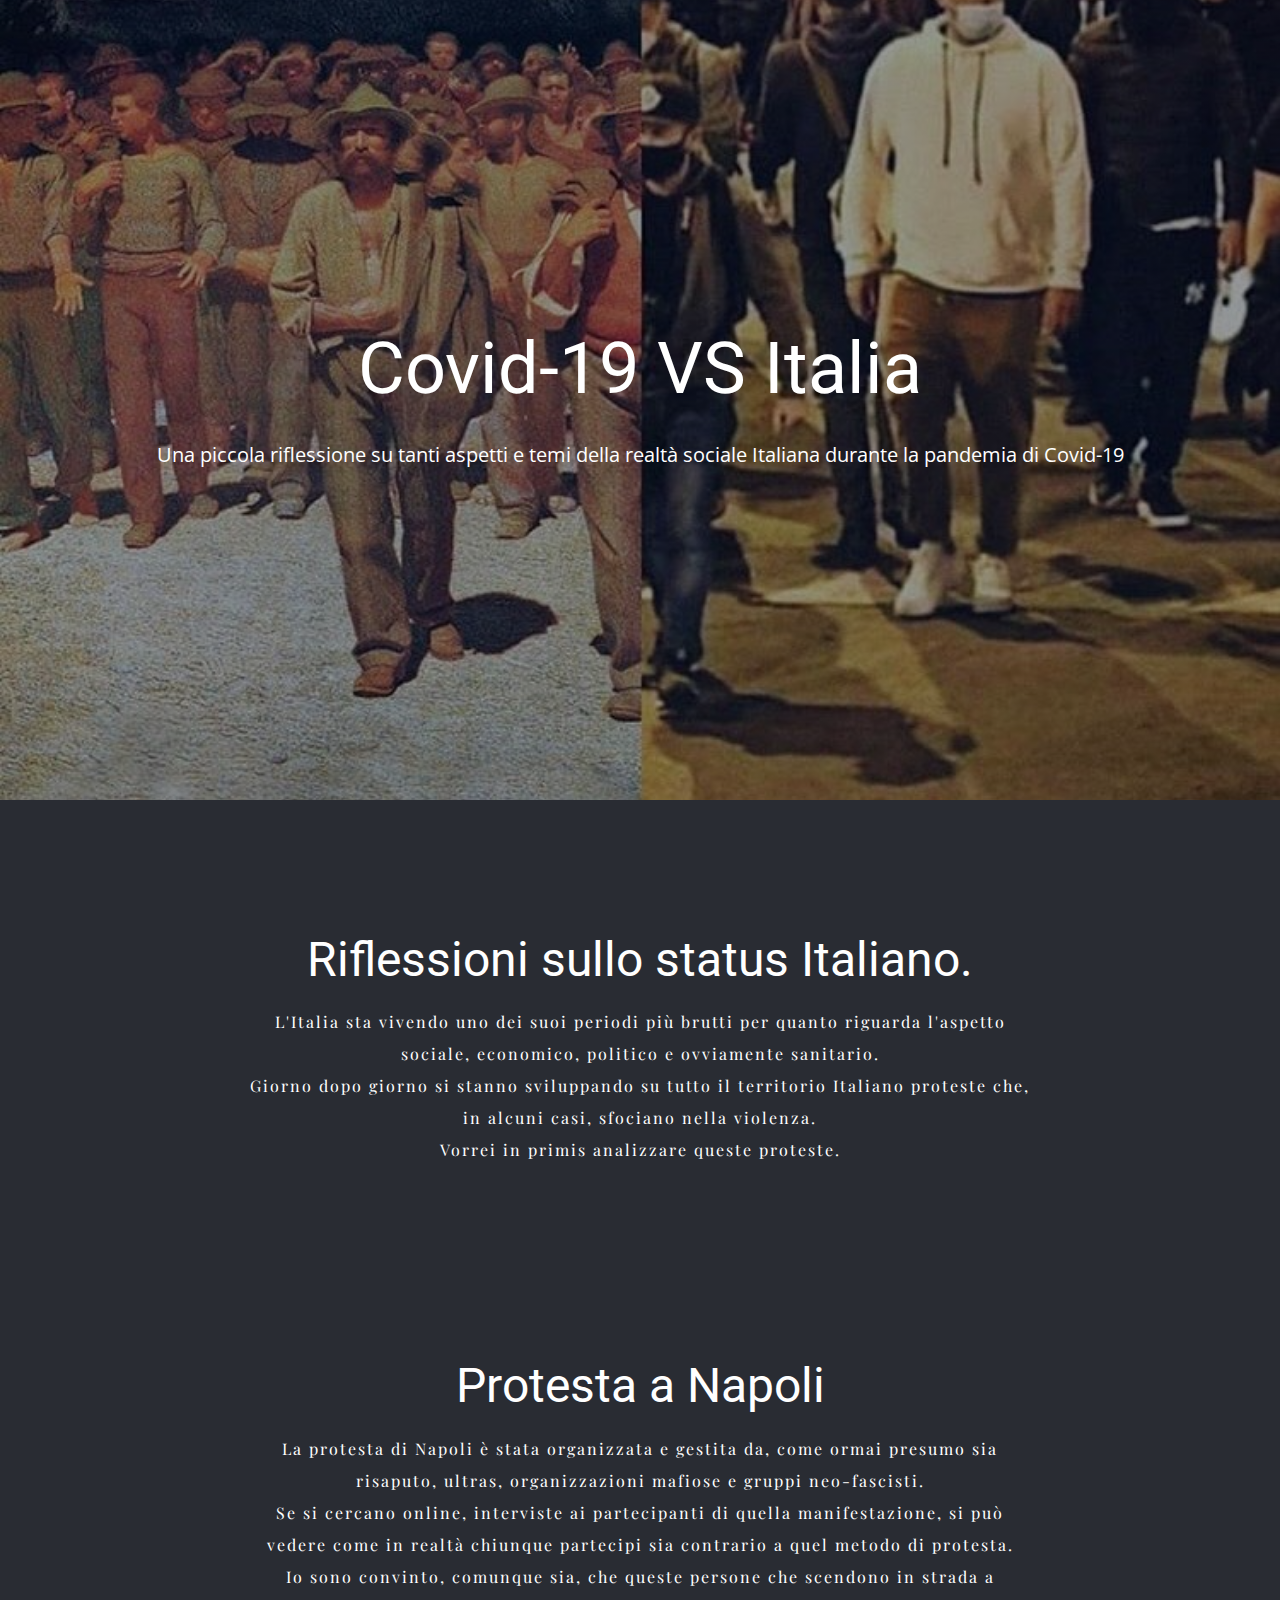
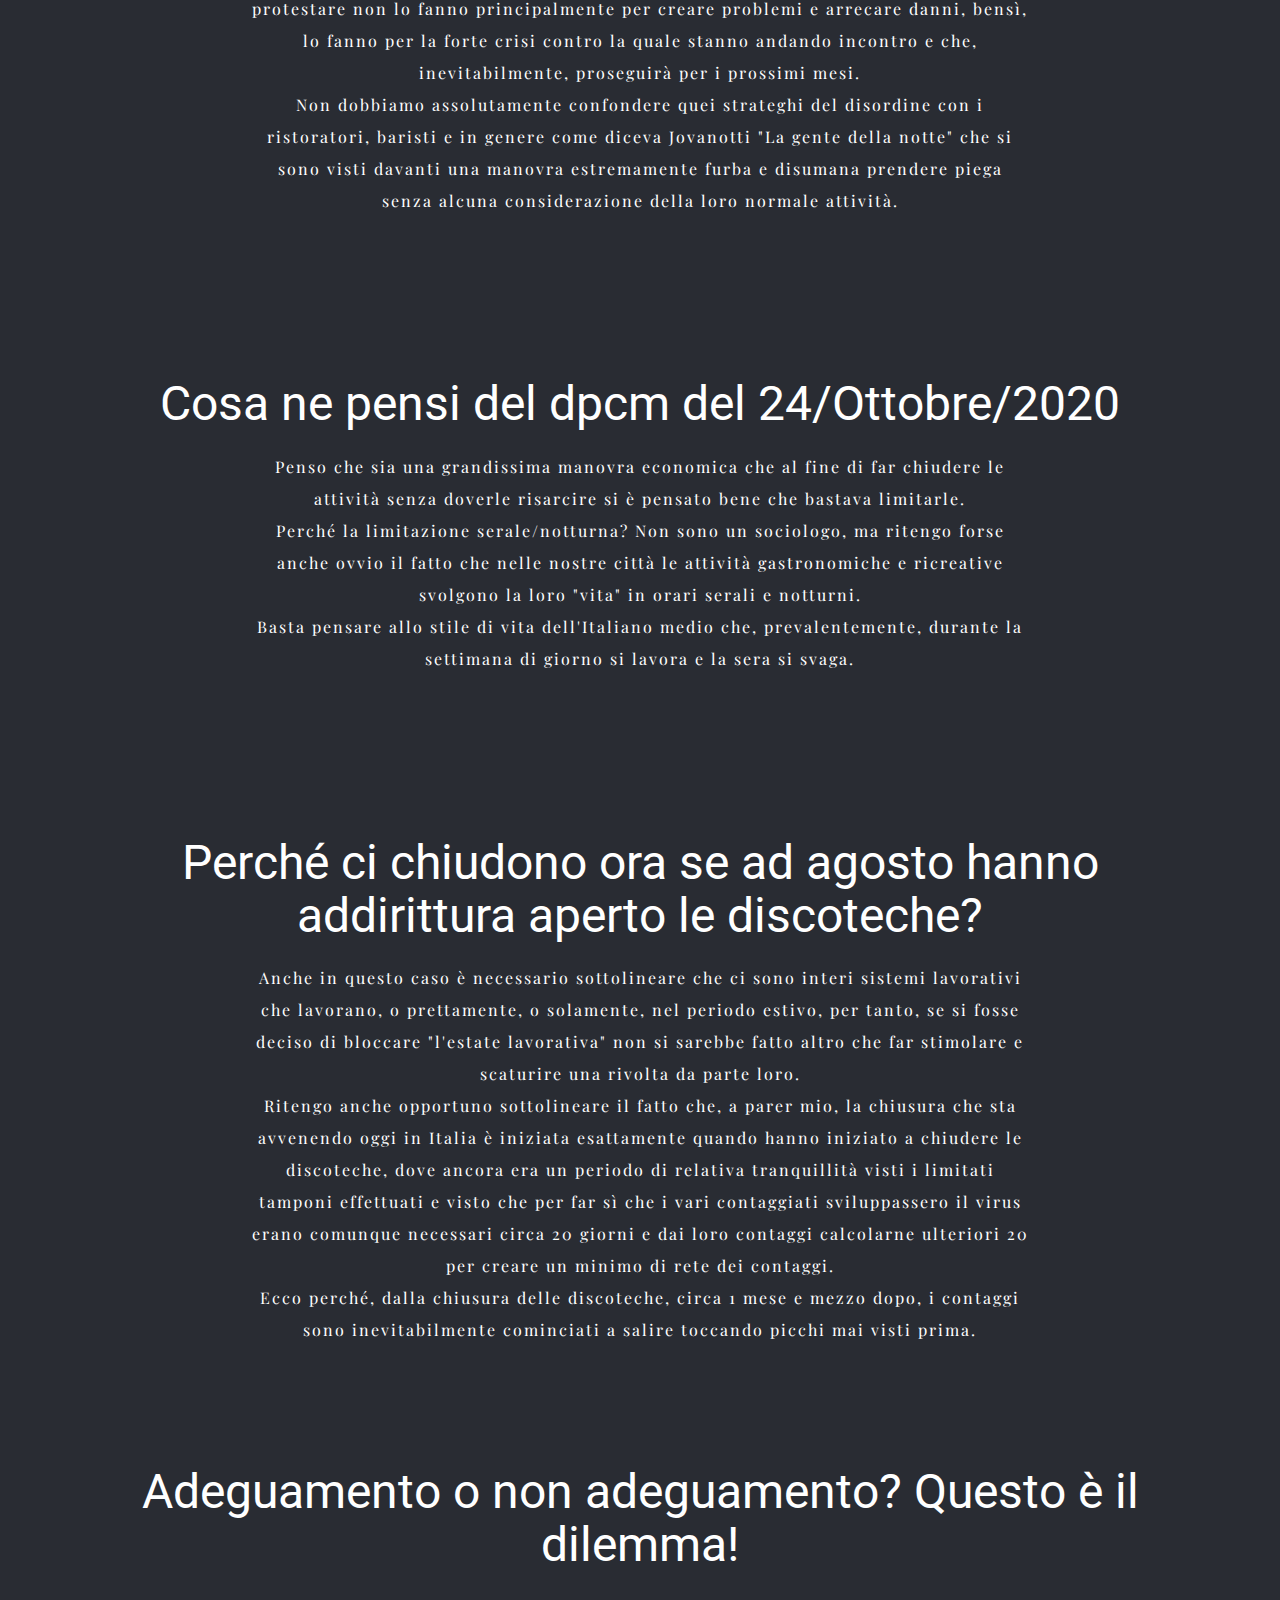
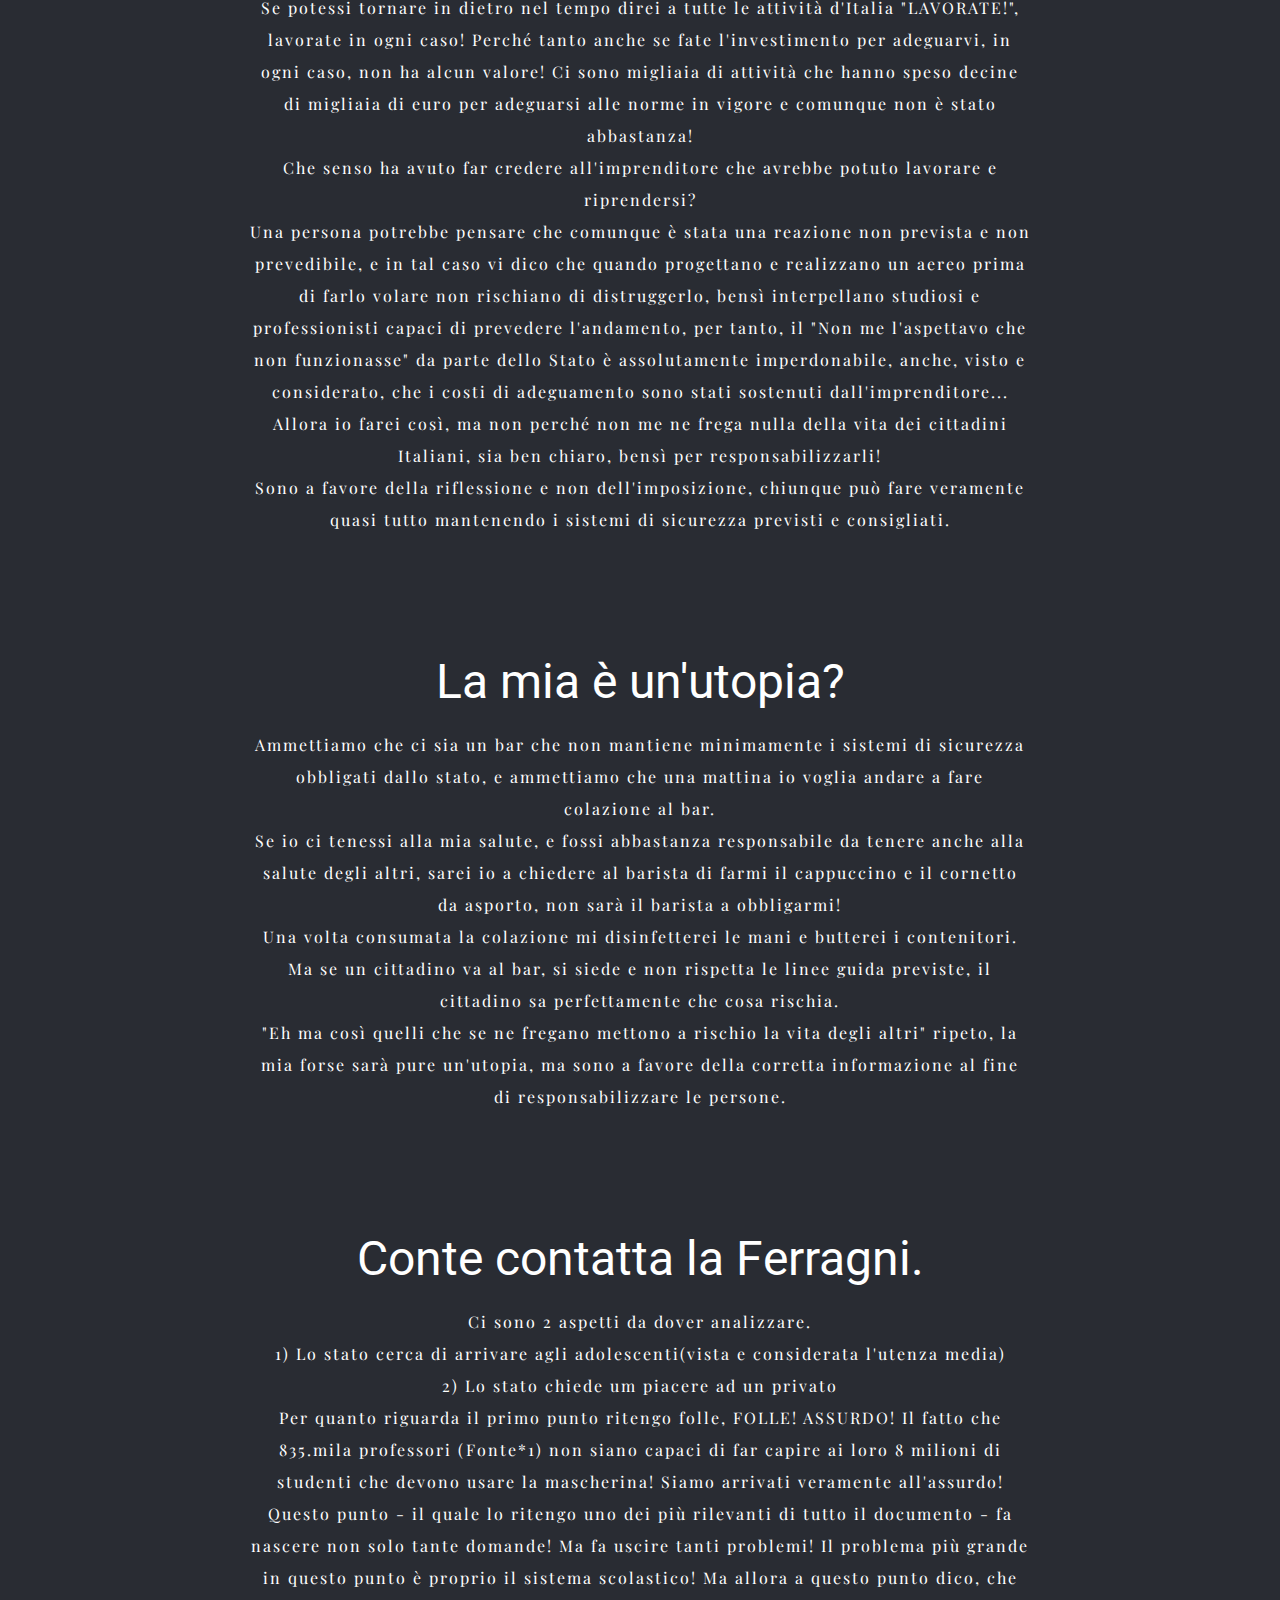
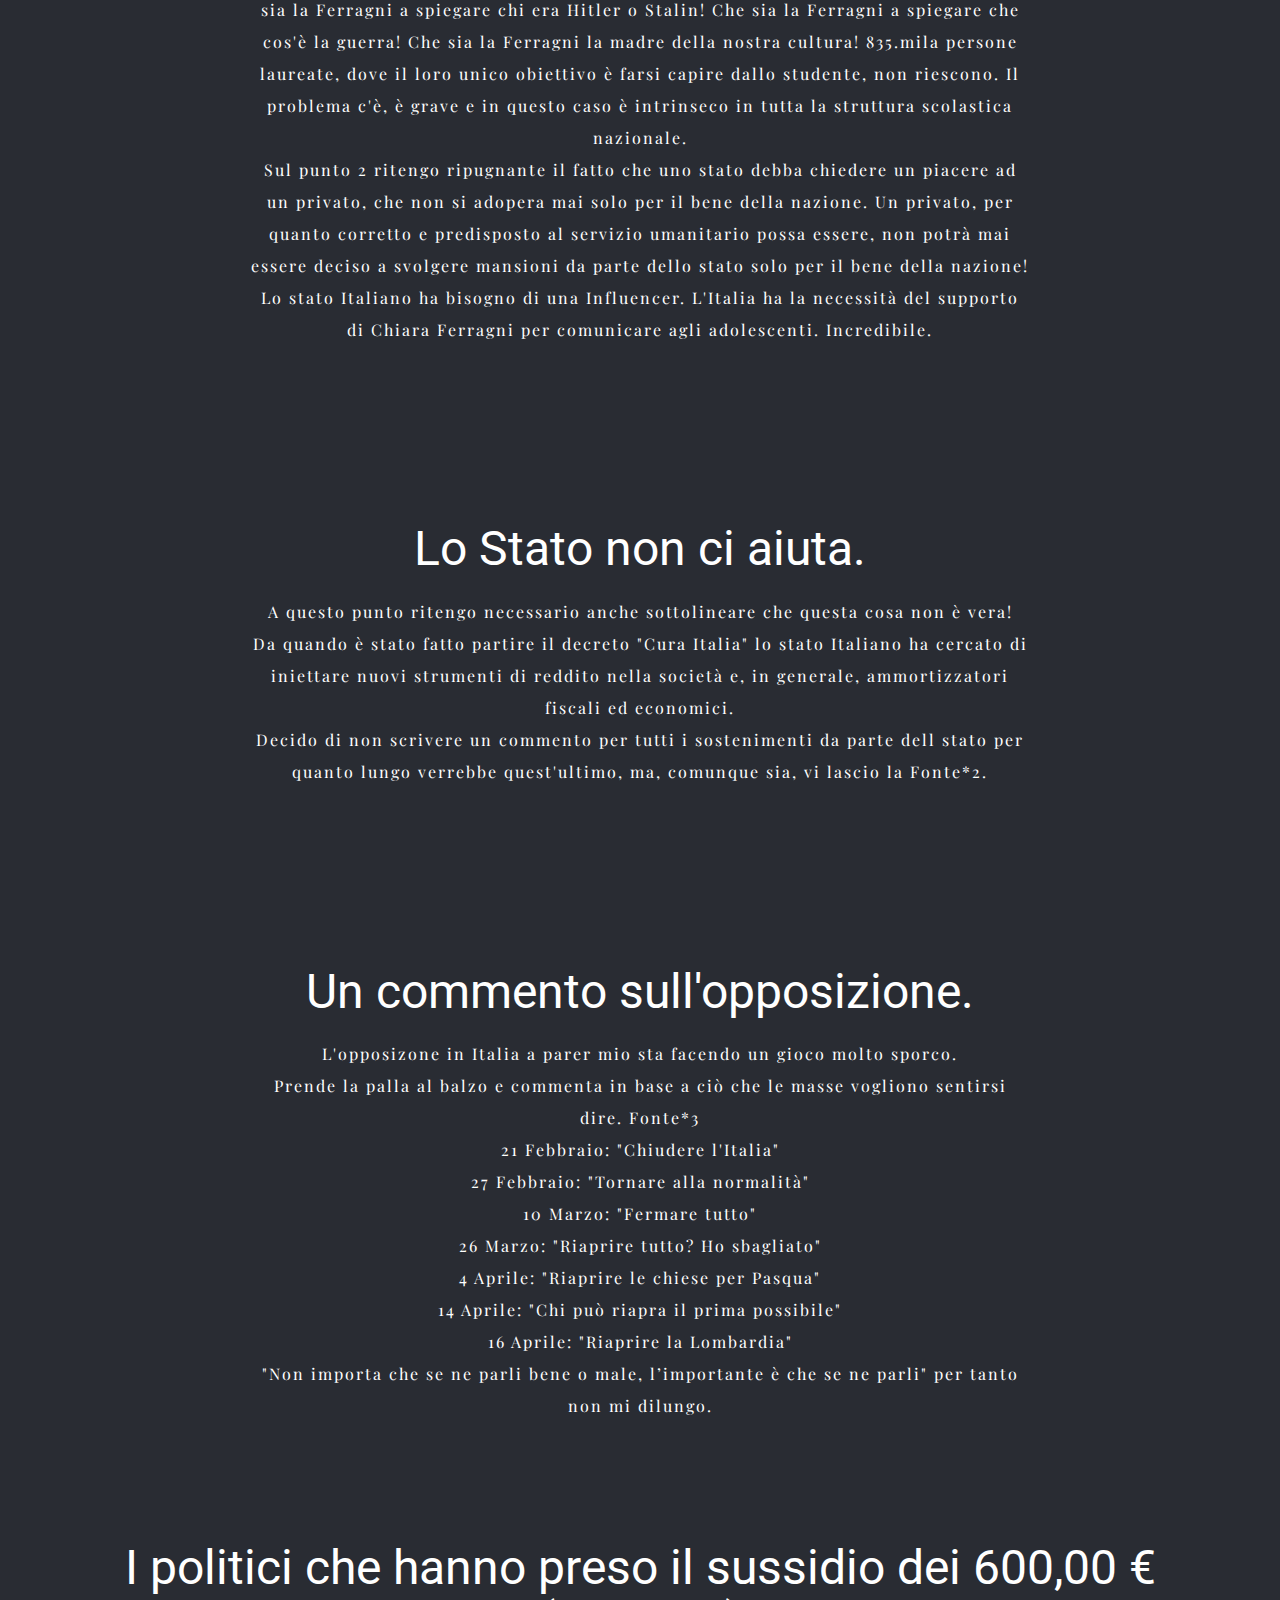
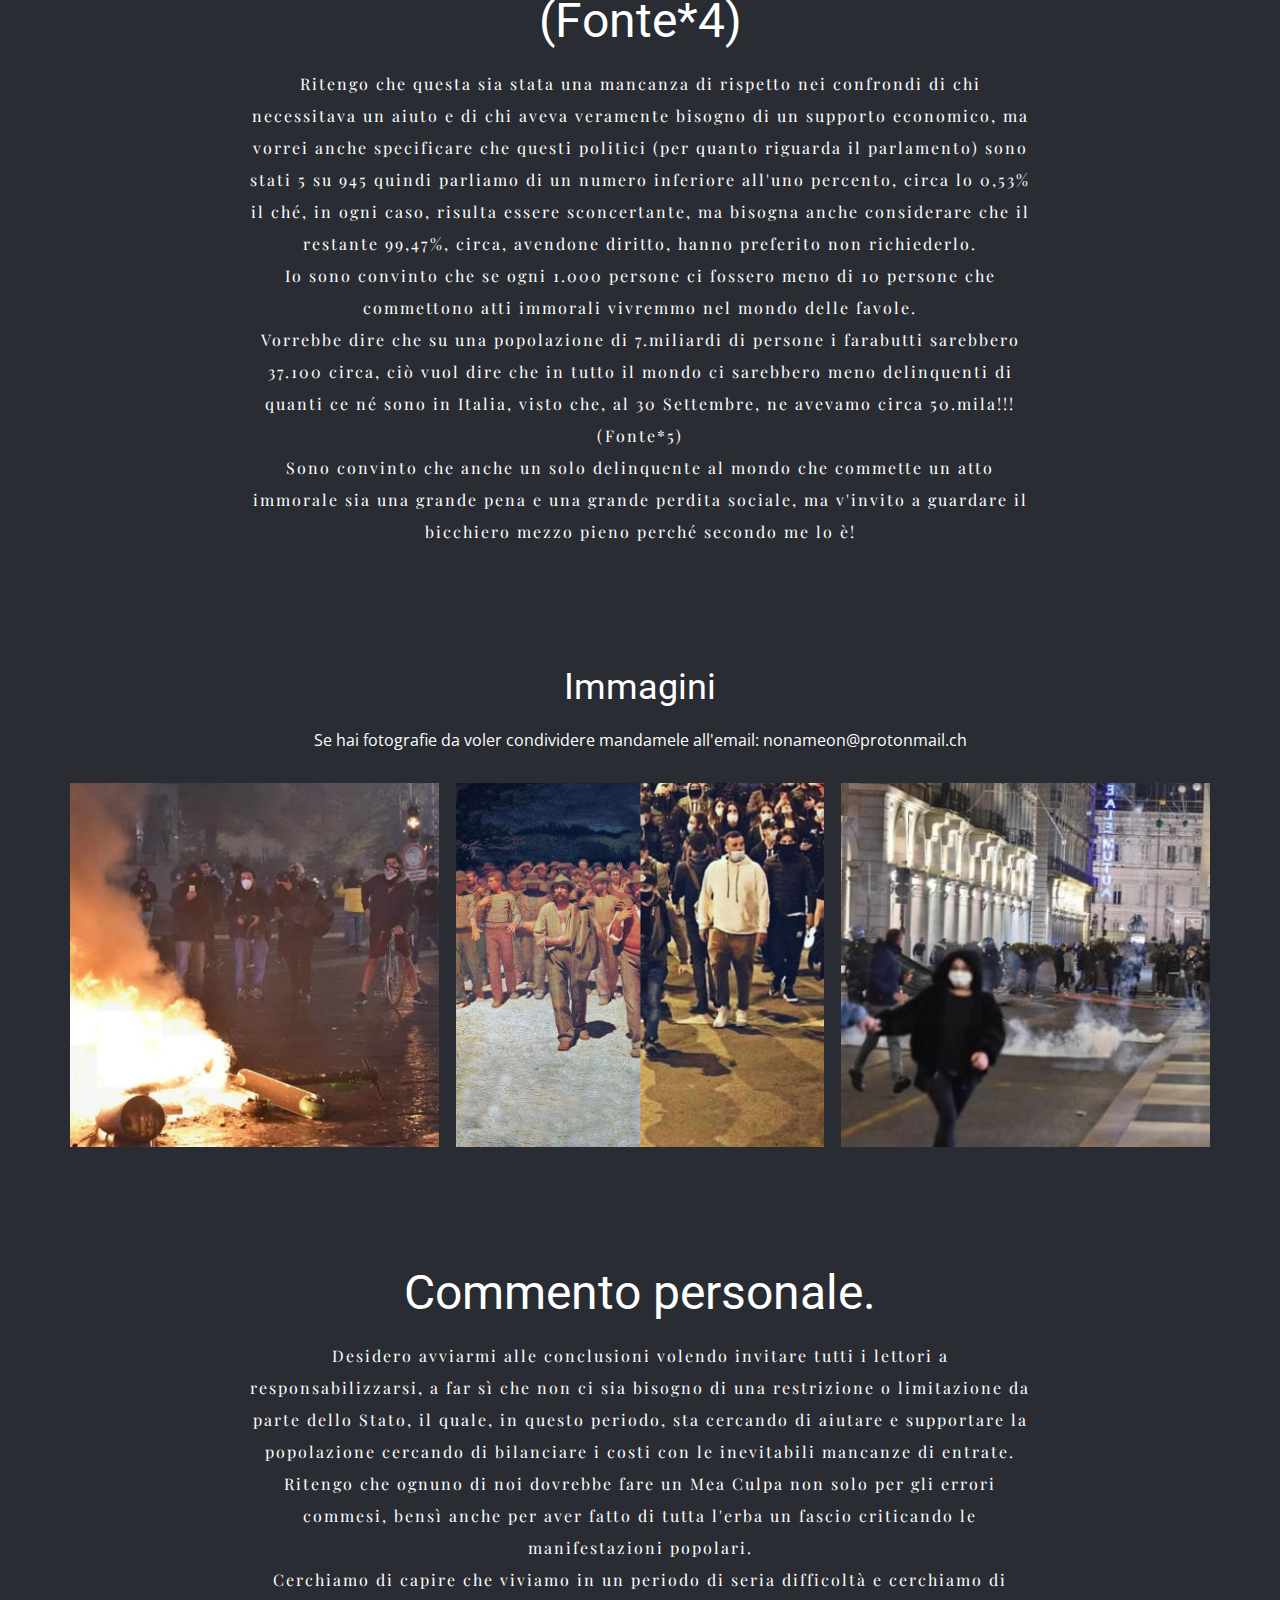
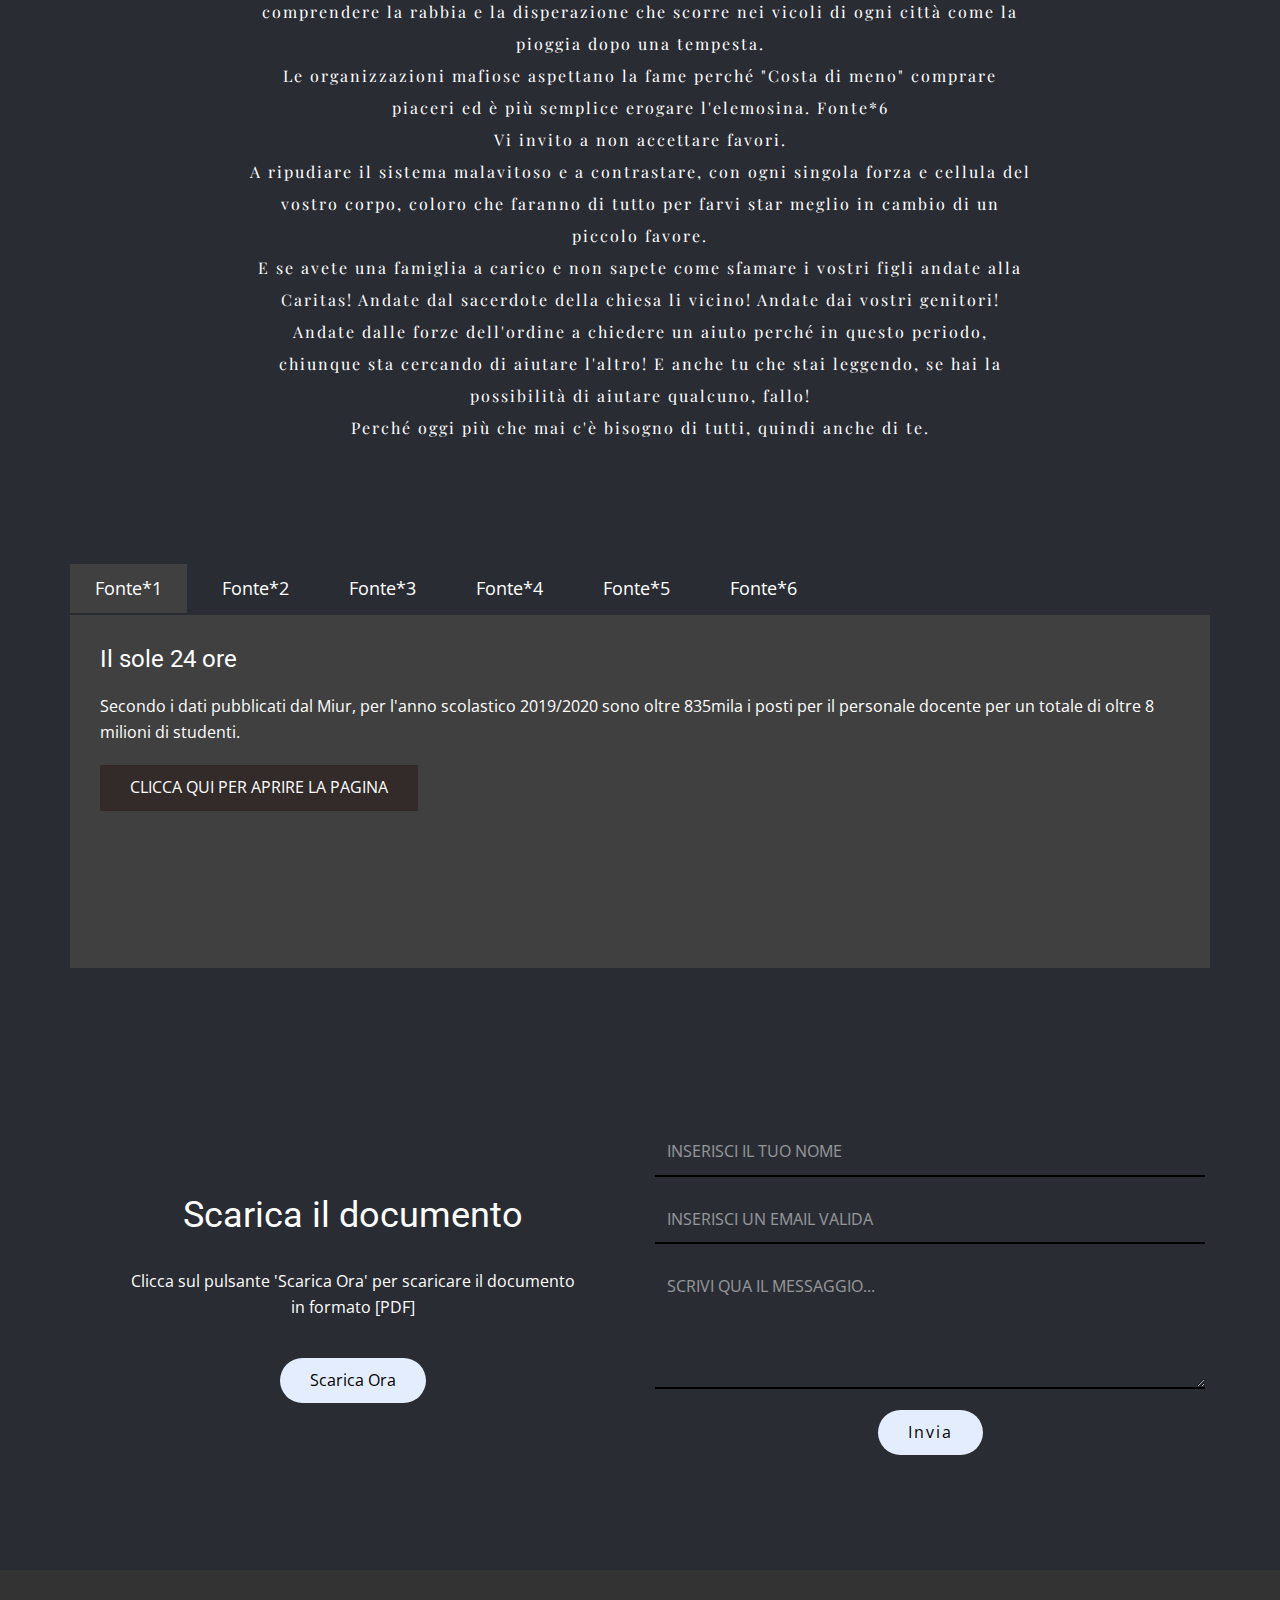
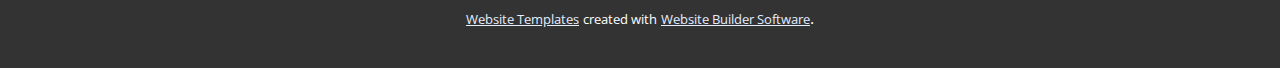
==== commit d918ff78: "Documento 1.3" ====
--- a/index.html
+++ b/index.html
@@ -30,6 +30,7 @@
     
     
     
+    
     <script type="application/ld+json">{
 		"@context": "http://schema.org",
 		"@type": "Organization",
@@ -44,7 +45,7 @@
     <link rel="canonical" href="index.html">
     <meta property="og:url" content="index.html">
   </head>
-  <body data-home-page="https://website133819.nicepage.io/Covid-19-vs-Italia.html?version=4a5bb18c-dc08-42d4-a88f-e12d55204d6f" data-home-page-title="Covid-19 vs Italia" class="u-body">
+  <body data-home-page="https://website133819.nicepage.io/Covid-19-vs-Italia.html?version=8c21fac4-41d8-4d35-b989-e37a251662fe" data-home-page-title="Covid-19 vs Italia" class="u-body">
     <section class="u-align-center u-clearfix u-image u-shading u-section-1" src="" id="sec-de4f">
       <div class="u-clearfix u-sheet u-valign-middle u-sheet-1">
         <h1 class="u-text u-text-default u-title u-text-1">Covid-19 VS Italia</h1>
@@ -118,19 +119,12 @@
     <section class="u-align-center u-clearfix u-palette-1-dark-3 u-section-11" id="carousel_e9e5">
       <div class="u-clearfix u-sheet u-valign-middle u-sheet-1">
         <h1 class="u-text u-text-default u-text-1">I politici che hanno preso il sussidio dei 600,00 € (Fonte*4)</h1>
-        <p class="u-custom-font u-font-playfair-display u-text u-text-2">Ritengo che questa sia stata una mancanza di rispetto nei confronti di chi necessitava un aiuto e di chi aveva veramente bisogno di un supporto economico, ma vorrei anche specificare che questi politici (per quanto riguarda il parlamento) sono stati 5 su 945 quindi parliamo di un numero inferiore all'uno percento, circa lo 0,53% il ché, in ogni caso, risulta essere sconcertante, ma bisogna anche considerare che il restante 99,47%, circa, avendone diritto, hanno preferito non richiederlo. <br>Io sono convinto che se ogni 1.000 persone ci fossero meno di 10 persone che commettono atti immorali vivremmo nel mondo delle favole. <br>Vorrebbe dire che su una popolazione di 7.miliardi di persone i farabutti sarebbero 37.100 circa, ciò vuol dire che in tutto il mondo ci sarebbero meno delinquenti di quanti ce né sono in Italia, visto che, al 30 Settembre, ne avevamo circa 50.mila!!! (Fonte*5) <br>Sono convinto che anche un solo delinquente al mondo che commette un atto immorale sia una grande pena e una grande perdita sociale, ma v'invito a guardare il bicchiere mezzo pieno perché secondo me lo è!
-        </p>
-      </div>
-    </section>
-    <section class="u-align-center u-clearfix u-palette-1-dark-3 u-section-12" id="carousel_4555">
-      <div class="u-clearfix u-sheet u-valign-middle u-sheet-1">
-        <h1 class="u-text u-text-default u-text-1">Commento personale.</h1>
-        <p class="u-custom-font u-font-playfair-display u-text u-text-2">Desidero avviarmi alle conclusioni volendo invitare tutti i lettori a responsabilizzarsi, a far sì che non ci sia bisogno di una restrizione o limitazione da parte dello Stato, il quale, in questo periodo, sta cercando di aiutare e supportare la popolazione cercando di bilanciare i costi con le inevitabili mancanze di entrate. <br>Ritengo che ognuno di noi dovrebbe fare un Mea Culpa non solo per gli errori commessi, bensì anche per aver fatto di tutta l'erba un fascio criticando le manifestazioni popolari. <br>Cerchiamo di capire che viviamo in un periodo di seria difficoltà e cerchiamo di comprendere la rabbia e la disperazione che scorre nei vicoli di ogni città come la pioggia dopo una tempesta. <br>Le organizzazioni mafiose aspettano la fame perché "Costa di meno" comprare piaceri ed è più semplice erogare l'elemosina. Fonte*6 <br>Vi invito a non accettare favori. <br>A ripudiare il sistema malavitoso e a contrastare, con ogni singola forza e cellula del vostro corpo, coloro che faranno di tutto per farvi star meglio in cambio di un piccolo favore. <br>E se avete una famiglia a carico e non sapete come sfamare i vostri figli andate alla Caritas! Andate dal sacerdote della chiesa li vicino! Andate dai vostri genitori! Andate dalle forze dell'ordine a chiedere un aiuto perché in questo periodo, chiunque sta cercando di aiutare l'altro! E anche tu che stai leggendo, se hai la possibilità di aiutare qualcuno, fallo! <br>Perché oggi più che mai c'è bisogno di tutti, quindi anche di te.
-        </p>
-      </div>
-    </section>
-    <section class="u-align-center u-clearfix u-palette-1-dark-3 u-section-13" src="" id="sec-db5c">
-      <div class="u-clearfix u-sheet u-valign-middle u-sheet-1">
+        <p class="u-custom-font u-font-playfair-display u-text u-text-2">Ritengo che questa sia stata una mancanza di rispetto nei confrondi di chi necessitava un aiuto e di chi aveva veramente bisogno di un supporto economico, ma vorrei anche specificare che questi politici (per quanto riguarda il parlamento) sono stati 5 su 945 quindi parliamo di un numero inferiore all'uno percento, circa lo 0,53% il ché, in ogni caso, risulta essere sconcertante, ma bisogna anche considerare che il restante 99,47%, circa, avendone diritto, hanno preferito non richiederlo. <br>Io sono convinto che se ogni 1.000 persone ci fossero meno di 10 persone che commettono atti immorali vivremmo nel mondo delle favole. <br>Vorrebbe dire che su una popolazione di 7.miliardi di persone i farabutti sarebbero 37.100 circa, ciò vuol dire che in tutto il mondo ci sarebbero meno delinquenti di quanti ce né sono in Italia, visto che, al 30 Settembre, ne avevamo circa 50.mila!!! (Fonte*5) <br>Sono convinto che anche un solo delinquente al mondo che commette un atto immorale sia una grande pena e una grande perdita sociale, ma v'invito a guardare il bicchiero mezzo pieno perché secondo me lo è!
+        </p>
+      </div>
+    </section>
+    <section class="u-align-center u-clearfix u-palette-1-dark-3 u-section-12" src="" id="sec-db5c">
+      <div class="u-clearfix u-sheet u-sheet-1">
         <h2 class="u-text u-text-1">Immagini</h2>
         <p class="u-text u-text-2">Se hai fotografie da voler condividere mandamele all'email: nonameon@protonmail.ch</p>
         <div class="u-expanded-width u-gallery u-layout-grid u-lightbox u-show-text-on-hover u-gallery-1">
@@ -146,7 +140,7 @@
             </div>
             <div class="u-effect-fade u-gallery-item" data-href="https://www.instagram.com/p/CGtDZG1AwkH/" data-target="_blank">
               <div class="u-back-slide" data-image-width="750" data-image-height="744">
-                <img class="u-back-image u-expanded" src="images/covid-protesta-napoli.jpg?version=">
+                <img class="u-back-image u-expanded" src="images/covid-protesta-napoli.jpg">
               </div>
               <div class="u-over-slide u-shading u-over-slide-2">
                 <h3 class="u-gallery-heading"></h3>
@@ -164,7 +158,13 @@
             </div>
           </div>
         </div>
-        <a href="mailto:nonameon@protonmail.ch?subject=Voglio%20aggiungere%20alcune%20foto" class="u-btn u-button-style u-btn-1">Contattami</a>
+      </div>
+    </section>
+    <section class="u-align-center u-clearfix u-palette-1-dark-3 u-section-13" id="carousel_4555">
+      <div class="u-clearfix u-sheet u-valign-middle u-sheet-1">
+        <h1 class="u-text u-text-default u-text-1">Commento personale.</h1>
+        <p class="u-custom-font u-font-playfair-display u-text u-text-2">Desidero avviarmi alle conclusioni volendo invitare tutti i lettori a responsabilizzarsi, a far sì che non ci sia bisogno di una restrizione o limitazione da parte dello Stato, il quale, in questo periodo, sta cercando di aiutare e supportare la popolazione cercando di bilanciare i costi con le inevitabili mancanze di entrate. <br>Ritengo che ognuno di noi dovrebbe fare un Mea Culpa non solo per gli errori commesi, bensì anche per aver fatto di tutta l'erba un fascio criticando le manifestazioni popolari. <br>Cerchiamo di capire che viviamo in un periodo di seria difficoltà e cerchiamo di comprendere la rabbia e la disperazione che scorre nei vicoli di ogni città come la pioggia dopo una tempesta. <br>Le organizzazioni mafiose aspettano la fame perché "Costa di meno" comprare piaceri ed è più semplice erogare l'elemosina. Fonte*6 <br>Vi invito a non accettare favori. <br>A ripudiare il sistema malavitoso e a contrastare, con ogni singola forza e cellula del vostro corpo, coloro che faranno di tutto per farvi star meglio in cambio di un piccolo favore. <br>E se avete una famiglia a carico e non sapete come sfamare i vostri figli andate alla Caritas! Andate dal sacerdote della chiesa li vicino! Andate dai vostri genitori! Andate dalle forze dell'ordine a chiedere un aiuto perché in questo periodo, chiunque sta cercando di aiutare l'altro! E anche tu che stai leggendo, se hai la possibilità di aiutare qualcuno, fallo! <br>Perché oggi più che mai c'è bisogno di tutti, quindi anche di te.
+        </p>
       </div>
     </section>
     <section class="u-align-center u-clearfix u-palette-1-dark-3 u-section-14" id="carousel_548c">
@@ -234,6 +234,55 @@
               </div>
             </div>
           </div>
+        </div>
+      </div>
+    </section>
+    <section class="u-clearfix u-palette-1-dark-3 u-section-15" id="sec-7e1b">
+      <div class="u-clearfix u-sheet u-sheet-1">
+        <div class="u-clearfix u-expanded-width u-gutter-10 u-layout-wrap u-layout-wrap-1">
+          <div class="u-layout" style="">
+            <div class="u-layout-row" style="">
+              <div class="u-container-style u-layout-cell u-left-cell u-size-30 u-size-xs-60 u-layout-cell-1" src="">
+                <div class="u-container-layout u-valign-middle u-container-layout-1">
+                  <h2 class="u-align-center u-text u-text-1" spellcheck="false">Scarica il documento</h2>
+                  <p class="u-align-center u-text u-text-2" spellcheck="false">Clicca sul pulsante 'Scarica Ora' per scaricare il documento in formato [PDF]</p>
+                  <a href="https://github.com/NoNameoN-A/Riflessioni-sullo-status-Italiano/raw/main/Documento.pdf" class="u-btn u-btn-round u-button-style u-radius-50 u-btn-1" target="_blank">Scarica Ora</a>
+                </div>
+              </div>
+              <div class="u-align-center u-container-style u-layout-cell u-right-cell u-size-30 u-size-xs-60 u-layout-cell-2" src="">
+                <div class="u-container-layout u-container-layout-2" src=""></div>
+              </div>
+            </div>
+          </div>
+        </div>
+        <div class="u-form u-form-1">
+          <form action="//localhost:51889/editor/Forms/Process" method="POST" class="u-clearfix u-form-spacing-20 u-form-vertical u-inner-form" style="padding: 10px" source="email" name="form">
+            <input type="hidden" id="siteId" name="siteId" value="133819">
+            <input type="hidden" id="pageId" name="pageId" value="133820">
+            <div class="u-form-group u-form-name u-form-group-1">
+              <label for="name-3b9a" class="u-form-control-hidden u-label">
+                <a class="u-active-none u-border-none u-btn u-button-style u-hover-none u-none u-text-palette-1-base u-btn-2" href="https://nicepage.com">Nome</a>
+              </label>
+              <input type="text" placeholder="Inserisci il tuo nome" id="name-3b9a" name="name" class="u-border-2 u-border-black u-border-no-left u-border-no-right u-border-no-top u-input u-input-rectangle u-input-1" required="">
+            </div>
+            <div class="u-form-email u-form-group u-form-group-2">
+              <label for="email-3b9a" class="u-form-control-hidden u-label">Email</label>
+              <input type="email" placeholder="Inserisci un email valida" id="email-3b9a" name="email" class="u-border-2 u-border-black u-border-no-left u-border-no-right u-border-no-top u-input u-input-rectangle u-input-2" required="">
+            </div>
+            <div class="u-form-group u-form-message u-form-group-3">
+              <label for="message-3b9a" class="u-form-control-hidden u-label"></label>
+              <textarea placeholder="Scrivi qua il messaggio..." rows="4" cols="50" id="message-3b9a" name="message" class="u-border-2 u-border-black u-border-no-left u-border-no-right u-border-no-top u-input u-input-rectangle u-input-3" required="" spellcheck="false"></textarea>
+            </div>
+            <div class="u-align-center u-form-group u-form-submit u-form-group-4">
+              <a href="#" class="u-btn u-btn-round u-btn-submit u-button-style u-radius-50 u-btn-3">Invia<br>
+              </a>
+              <input type="submit" value="submit" class="u-form-control-hidden">
+            </div>
+            <div class="u-form-send-message u-form-send-success">Thank you! Your message has been sent.</div>
+            <div class="u-form-send-error u-form-send-message">C'è stato un errore nell'invio dell'email.
+Ricorda che puoi contattarmi normalmente all'indirizzo: nonameon@protonmail.ch</div>
+            <input type="hidden" value="" name="recaptchaResponse">
+          </form>
         </div>
       </div>
     </section>
@@ -252,4 +301,4 @@
       </a>. 
     </section>
   </body>
-</html>
+</html>--- a/Covid-19-vs-Italia.css
+++ b/Covid-19-vs-Italia.css
@@ -160,45 +160,44 @@
 .u-section-11 .u-text-2 {width: 540px} }
 
 @media (max-width: 575px){ .u-section-11 .u-text-2 {width: 340px} }.u-section-12 {background-image: none}
-.u-section-12 .u-sheet-1 {min-height: 500px}
-.u-section-12 .u-text-1 {margin: 60px auto 0}
-.u-section-12 .u-text-2 {letter-spacing: 2px; width: 781px; line-height: 2; margin: 20px auto 60px} 
-
-@media (max-width: 1199px){ .u-section-12 {min-height: 316px}
-.u-section-12 .u-text-1 {font-style: normal} }
-
-@media (max-width: 991px){ .u-section-12 {min-height: 244px}
-.u-section-12 .u-text-2 {width: 720px} }
-
-@media (max-width: 767px){ .u-section-12 {min-height: 249px}
-.u-section-12 .u-sheet-1 {min-height: 505px}
-.u-section-12 .u-text-2 {width: 540px} }
-
-@media (max-width: 575px){ .u-section-12 .u-text-2 {width: 340px} }.u-section-13 {background-image: none}
-.u-section-13 .u-sheet-1 {min-height: 598px}
-.u-section-13 .u-text-1 {margin: 60px 20px 0}
-.u-section-13 .u-text-2 {margin: 20px 0 0}
-.u-section-13 .u-gallery-1 {height: 364px; grid-gap: 17px; margin: 30px auto 0}
-.u-section-13 .u-gallery-inner-1 {grid-template-columns: repeat(3, auto); grid-gap: 17px}
-.u-section-13 .u-over-slide-1 {background-image: linear-gradient(0deg, rgba(0,0,0,0.2), rgba(0,0,0,0.2)); padding: 20px}
-.u-section-13 .u-over-slide-2 {background-image: linear-gradient(0deg, rgba(0,0,0,0.2), rgba(0,0,0,0.2)); padding: 20px}
-.u-section-13 .u-over-slide-3 {background-image: linear-gradient(0deg, rgba(0,0,0,0.2), rgba(0,0,0,0.2)); padding: 20px}
-.u-section-13 .u-btn-1 {margin: 30px auto 60px} 
-
-@media (max-width: 1199px){ .u-section-13 .u-sheet-1 {min-height: 429px}
-.u-section-13 .u-text-1 {margin-left: 0; margin-right: 0}
-.u-section-13 .u-gallery-1 {height: 300px; grid-template-columns: repeat(3, auto); margin-right: initial; margin-left: initial} }
-
-@media (max-width: 991px){ .u-section-13 .u-sheet-1 {min-height: 818px}
-.u-section-13 .u-gallery-1 {height: 689px; grid-template-columns: repeat(2, auto); margin-right: initial; margin-left: initial}
-.u-section-13 .u-gallery-inner-1 {grid-template-columns: repeat(2, auto)} }
-
-@media (max-width: 767px){ .u-section-13 .u-sheet-1 {min-height: 1679px}
-.u-section-13 .u-gallery-1 {height: 1550px; grid-template-columns: repeat(1, auto); margin-right: initial; margin-left: initial}
-.u-section-13 .u-gallery-inner-1 {grid-template-columns: repeat(1, auto)} }
-
-@media (max-width: 575px){ .u-section-13 .u-sheet-1 {min-height: 1105px}
-.u-section-13 .u-gallery-1 {height: 976px; margin-right: initial; margin-left: initial} }.u-section-14 {background-image: none}
+.u-section-12 .u-sheet-1 {min-height: 598px}
+.u-section-12 .u-text-1 {margin: 60px 20px 0}
+.u-section-12 .u-text-2 {margin: 20px 0 0}
+.u-section-12 .u-gallery-1 {height: 364px; grid-gap: 17px; margin: 30px auto 60px}
+.u-section-12 .u-gallery-inner-1 {grid-template-columns: repeat(3, auto); grid-gap: 17px}
+.u-section-12 .u-over-slide-1 {background-image: linear-gradient(0deg, rgba(0,0,0,0.2), rgba(0,0,0,0.2)); padding: 20px}
+.u-section-12 .u-over-slide-2 {background-image: linear-gradient(0deg, rgba(0,0,0,0.2), rgba(0,0,0,0.2)); padding: 20px}
+.u-section-12 .u-over-slide-3 {background-image: linear-gradient(0deg, rgba(0,0,0,0.2), rgba(0,0,0,0.2)); padding: 20px} 
+
+@media (max-width: 1199px){ .u-section-12 .u-sheet-1 {min-height: 429px}
+.u-section-12 .u-text-1 {margin-left: 0; margin-right: 0}
+.u-section-12 .u-gallery-1 {height: 300px; grid-template-columns: repeat(3, auto); margin-right: initial; margin-left: initial} }
+
+@media (max-width: 991px){ .u-section-12 .u-sheet-1 {min-height: 818px}
+.u-section-12 .u-gallery-1 {height: 689px; grid-template-columns: repeat(2, auto); margin-right: initial; margin-left: initial}
+.u-section-12 .u-gallery-inner-1 {grid-template-columns: repeat(2, auto)} }
+
+@media (max-width: 767px){ .u-section-12 .u-sheet-1 {min-height: 1679px}
+.u-section-12 .u-gallery-1 {height: 1550px; grid-template-columns: repeat(1, auto); margin-right: initial; margin-left: initial}
+.u-section-12 .u-gallery-inner-1 {grid-template-columns: repeat(1, auto)} }
+
+@media (max-width: 575px){ .u-section-12 .u-sheet-1 {min-height: 1105px}
+.u-section-12 .u-gallery-1 {height: 976px; margin-right: initial; margin-left: initial} }.u-section-13 {background-image: none}
+.u-section-13 .u-sheet-1 {min-height: 500px}
+.u-section-13 .u-text-1 {margin: 60px auto 0}
+.u-section-13 .u-text-2 {letter-spacing: 2px; width: 781px; line-height: 2; margin: 20px auto 60px} 
+
+@media (max-width: 1199px){ .u-section-13 {min-height: 316px}
+.u-section-13 .u-text-1 {font-style: normal} }
+
+@media (max-width: 991px){ .u-section-13 {min-height: 244px}
+.u-section-13 .u-text-2 {width: 720px} }
+
+@media (max-width: 767px){ .u-section-13 {min-height: 249px}
+.u-section-13 .u-sheet-1 {min-height: 505px}
+.u-section-13 .u-text-2 {width: 540px} }
+
+@media (max-width: 575px){ .u-section-13 .u-text-2 {width: 340px} }.u-section-14 {background-image: none}
 .u-section-14 .u-sheet-1 {min-height: 525px}
 .u-section-14 .u-tabs-1 {min-height: 404px; margin: 60px auto 60px 0}
 .u-section-14 .u-tab-link-1 {font-size: 1.125rem; background-image: none; font-weight: 400; padding: 10px 25px}
@@ -245,4 +244,44 @@
 .u-section-14 .u-container-layout-6 {padding-left: 10px; padding-right: 10px}
 .u-section-14 .u-text-11 {margin-right: 132px} }
 
-@media (max-width: 575px){ .u-section-14 .u-text-11 {margin-right: 0} }+@media (max-width: 575px){ .u-section-14 .u-text-11 {margin-right: 0} }.u-section-15 {background-image: none}
+.u-section-15 .u-sheet-1 {min-height: 541px}
+.u-section-15 .u-layout-wrap-1 {pointer-events: auto; margin: 60px auto 0 0}
+.u-section-15 .u-layout-cell-1 {min-height: 431px; pointer-events: auto}
+.u-section-15 .u-container-layout-1 {padding: 30px 60px}
+.u-section-15 .u-text-1 {margin: 0}
+.u-section-15 .u-text-2 {margin: 34px 0 0}
+.u-section-15 .u-btn-1 {margin: 37px auto 0}
+.u-section-15 .u-layout-cell-2 {min-height: 431px; pointer-events: auto}
+.u-section-15 .u-container-layout-2 {padding: 30px 60px}
+.u-section-15 .u-form-1 {height: 351px; margin: -391px -5px 60px 575px}
+.u-section-15 .u-btn-2 {padding: 0}
+.u-section-15 .u-input-1 {text-transform: uppercase}
+.u-section-15 .u-input-2 {text-transform: uppercase}
+.u-section-15 .u-input-3 {text-transform: uppercase}
+.u-section-15 .u-btn-3 {border-style: none; letter-spacing: 2px} 
+
+@media (max-width: 1199px){ .u-section-15 .u-sheet-1 {min-height: 100px}
+.u-section-15 .u-layout-wrap-1 {margin-right: initial; margin-left: initial}
+.u-section-15 .u-layout-cell-1 {min-height: 355px}
+.u-section-15 .u-layout-cell-2 {min-height: 355px; background-position: 50% 50%}
+.u-section-15 .u-form-1 {width: 345px; margin-right: 0; margin-left: 475px}
+.u-section-15 .u-btn-3 {text-transform: none} }
+
+@media (max-width: 991px){ .u-section-15 .u-layout-cell-1 {min-height: 100px}
+.u-section-15 .u-container-layout-1 {padding-left: 30px; padding-right: 30px}
+.u-section-15 .u-layout-cell-2 {min-height: 272px}
+.u-section-15 .u-container-layout-2 {padding-left: 30px; padding-right: 30px}
+.u-section-15 .u-form-1 {width: 295px; margin-left: 365px} }
+
+@media (max-width: 767px){ .u-section-15 .u-container-layout-1 {padding-left: 10px; padding-right: 10px}
+.u-section-15 .u-layout-cell-2 {min-height: 408px}
+.u-section-15 .u-container-layout-2 {padding-left: 10px; padding-right: 10px}
+.u-section-15 .u-form-1 {margin-left: 275px} }
+
+@media (max-width: 575px){ .u-section-15 .u-layout-cell-2 {min-height: 257px}
+.u-section-15 .u-form-1 {margin-right: -5px; margin-left: 175px}
+.u-section-15 .u-form-group-1 {width: 100%}
+.u-section-15 .u-form-group-2 {width: 100%}
+.u-section-15 .u-form-group-3 {width: 100%}
+.u-section-15 .u-form-group-4 {width: 100%} }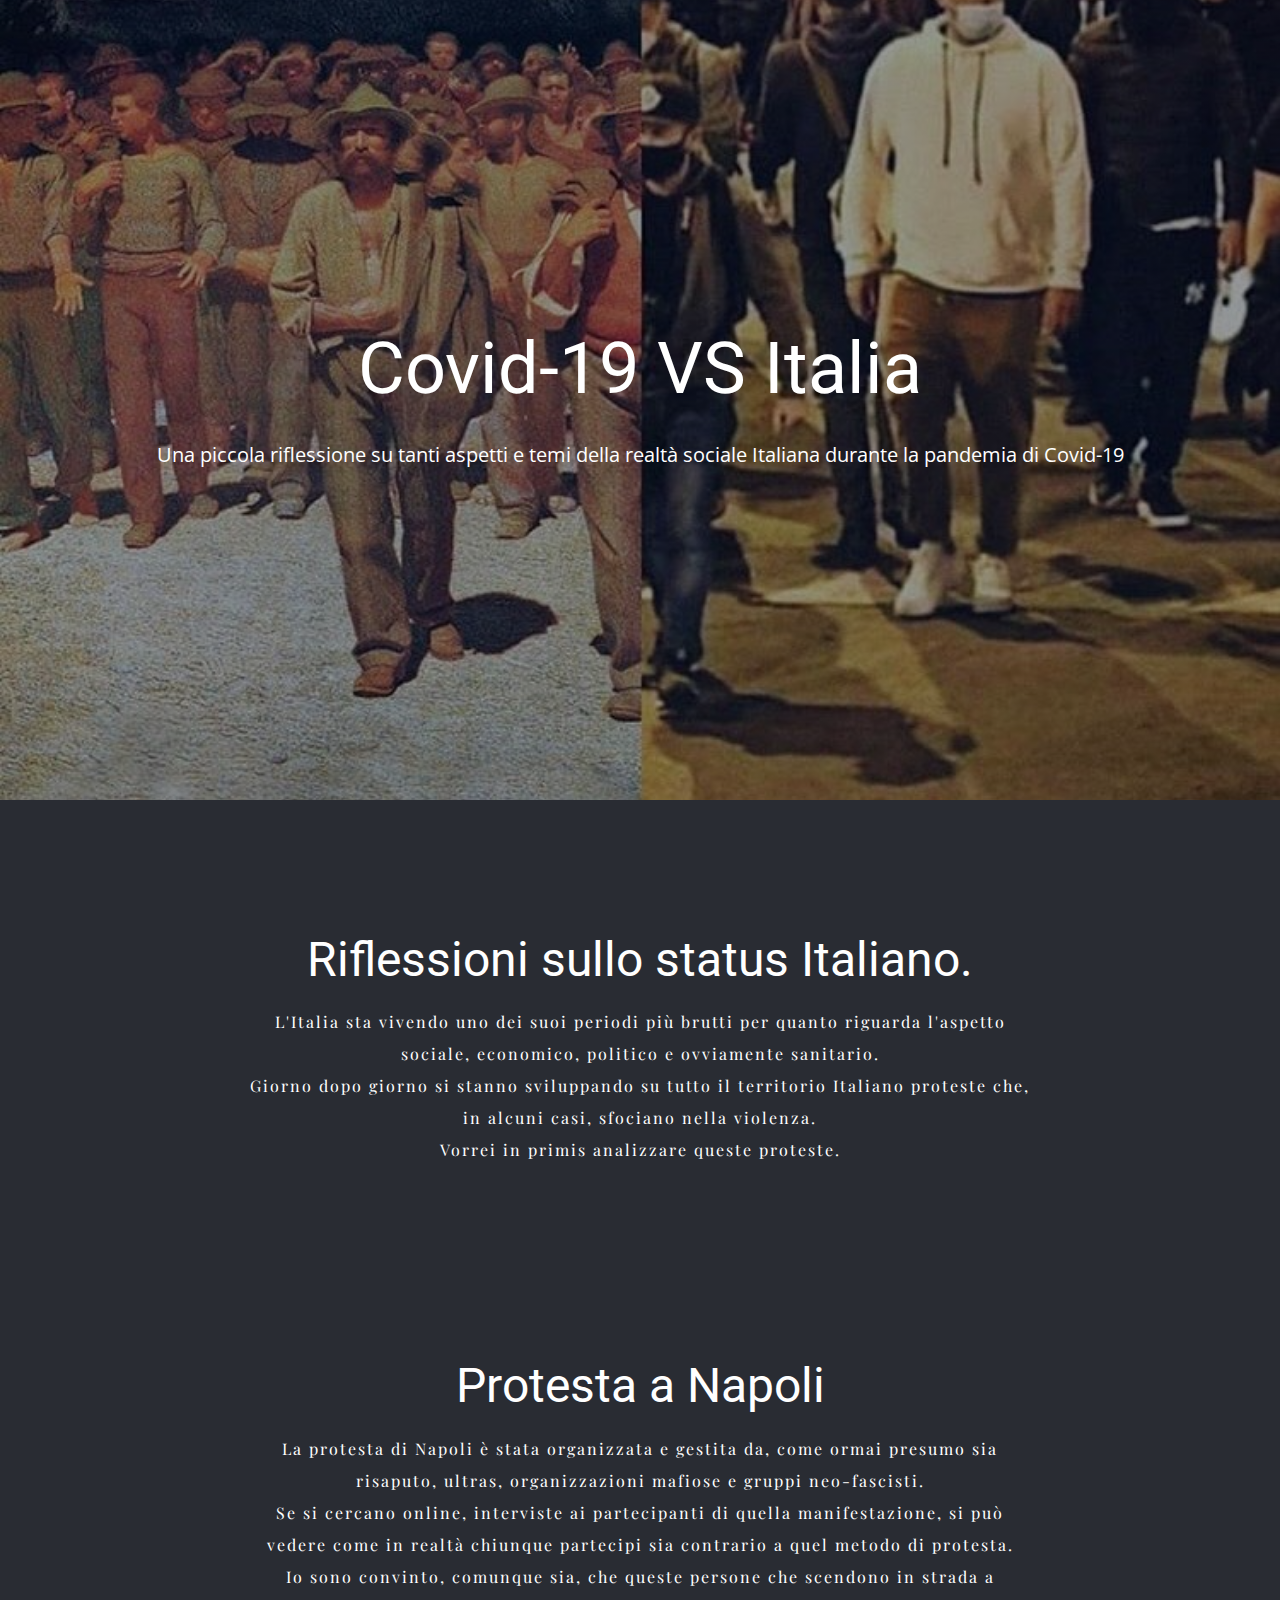
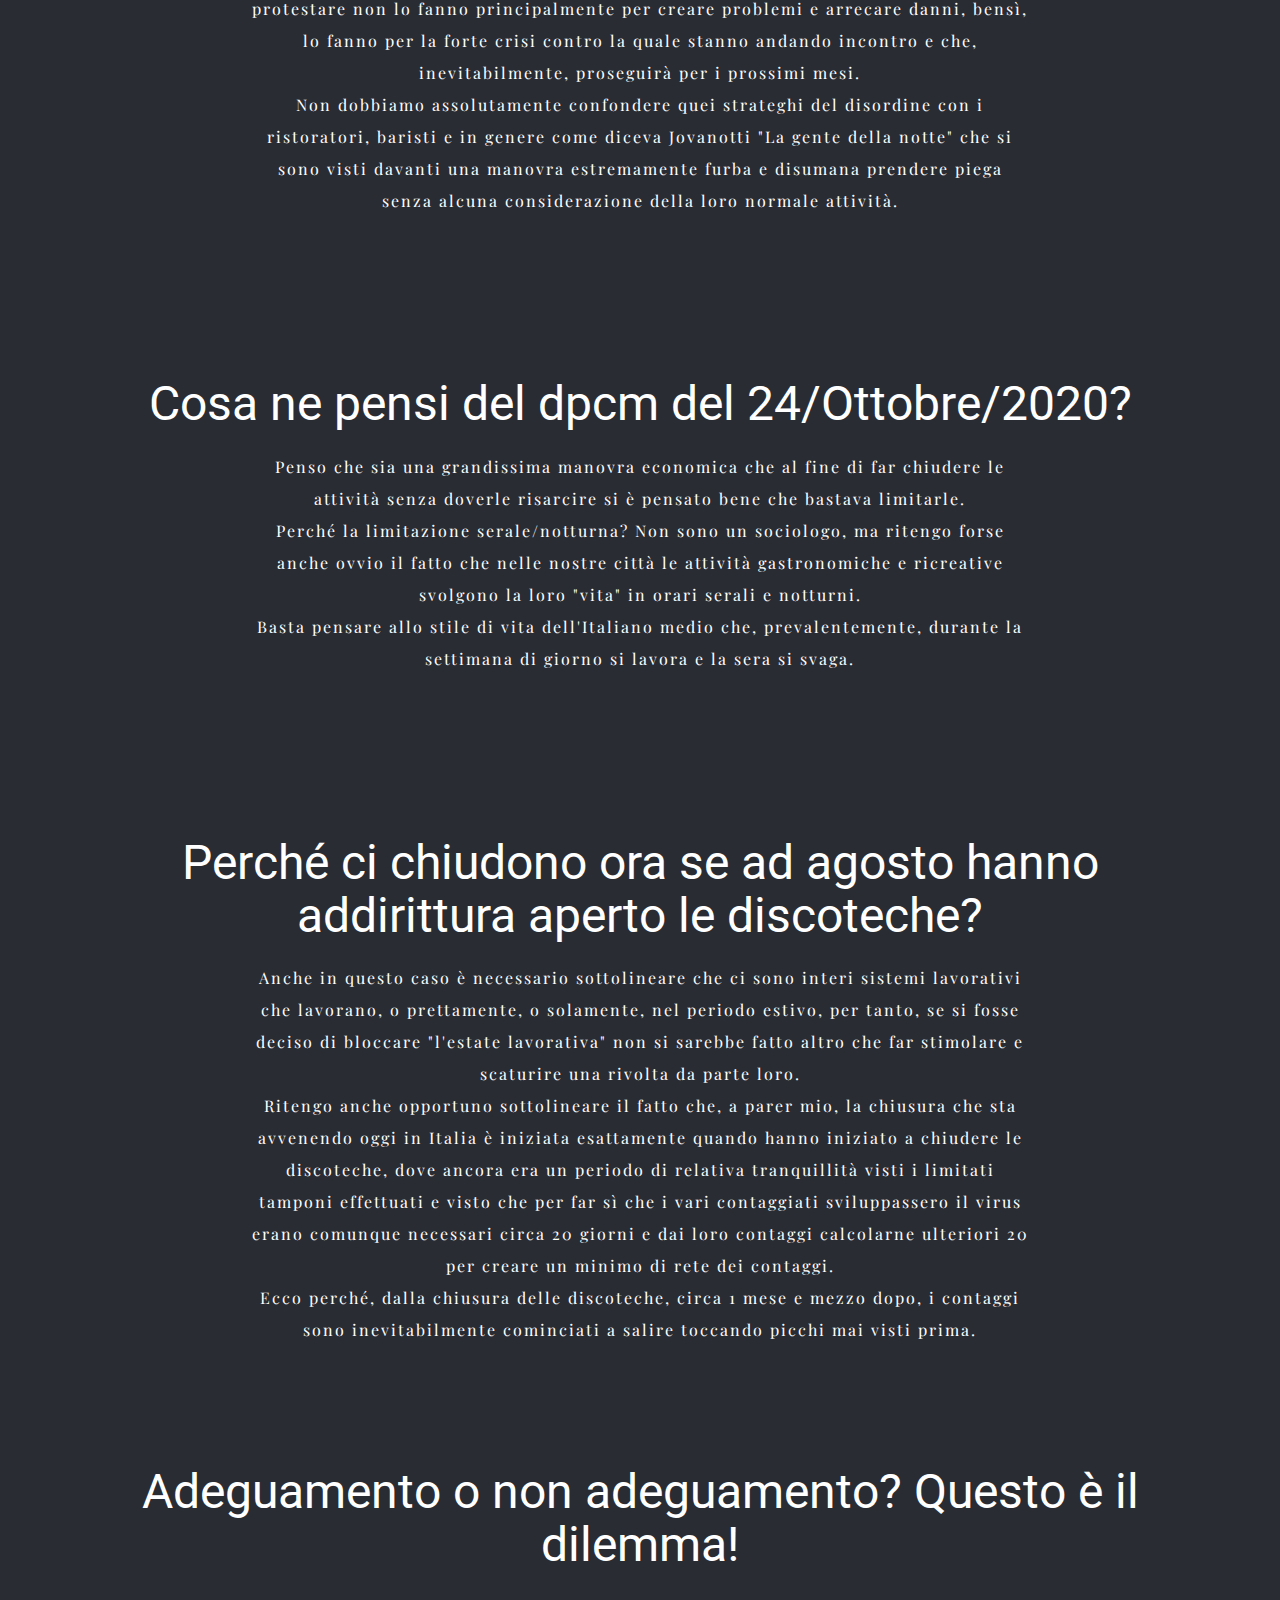
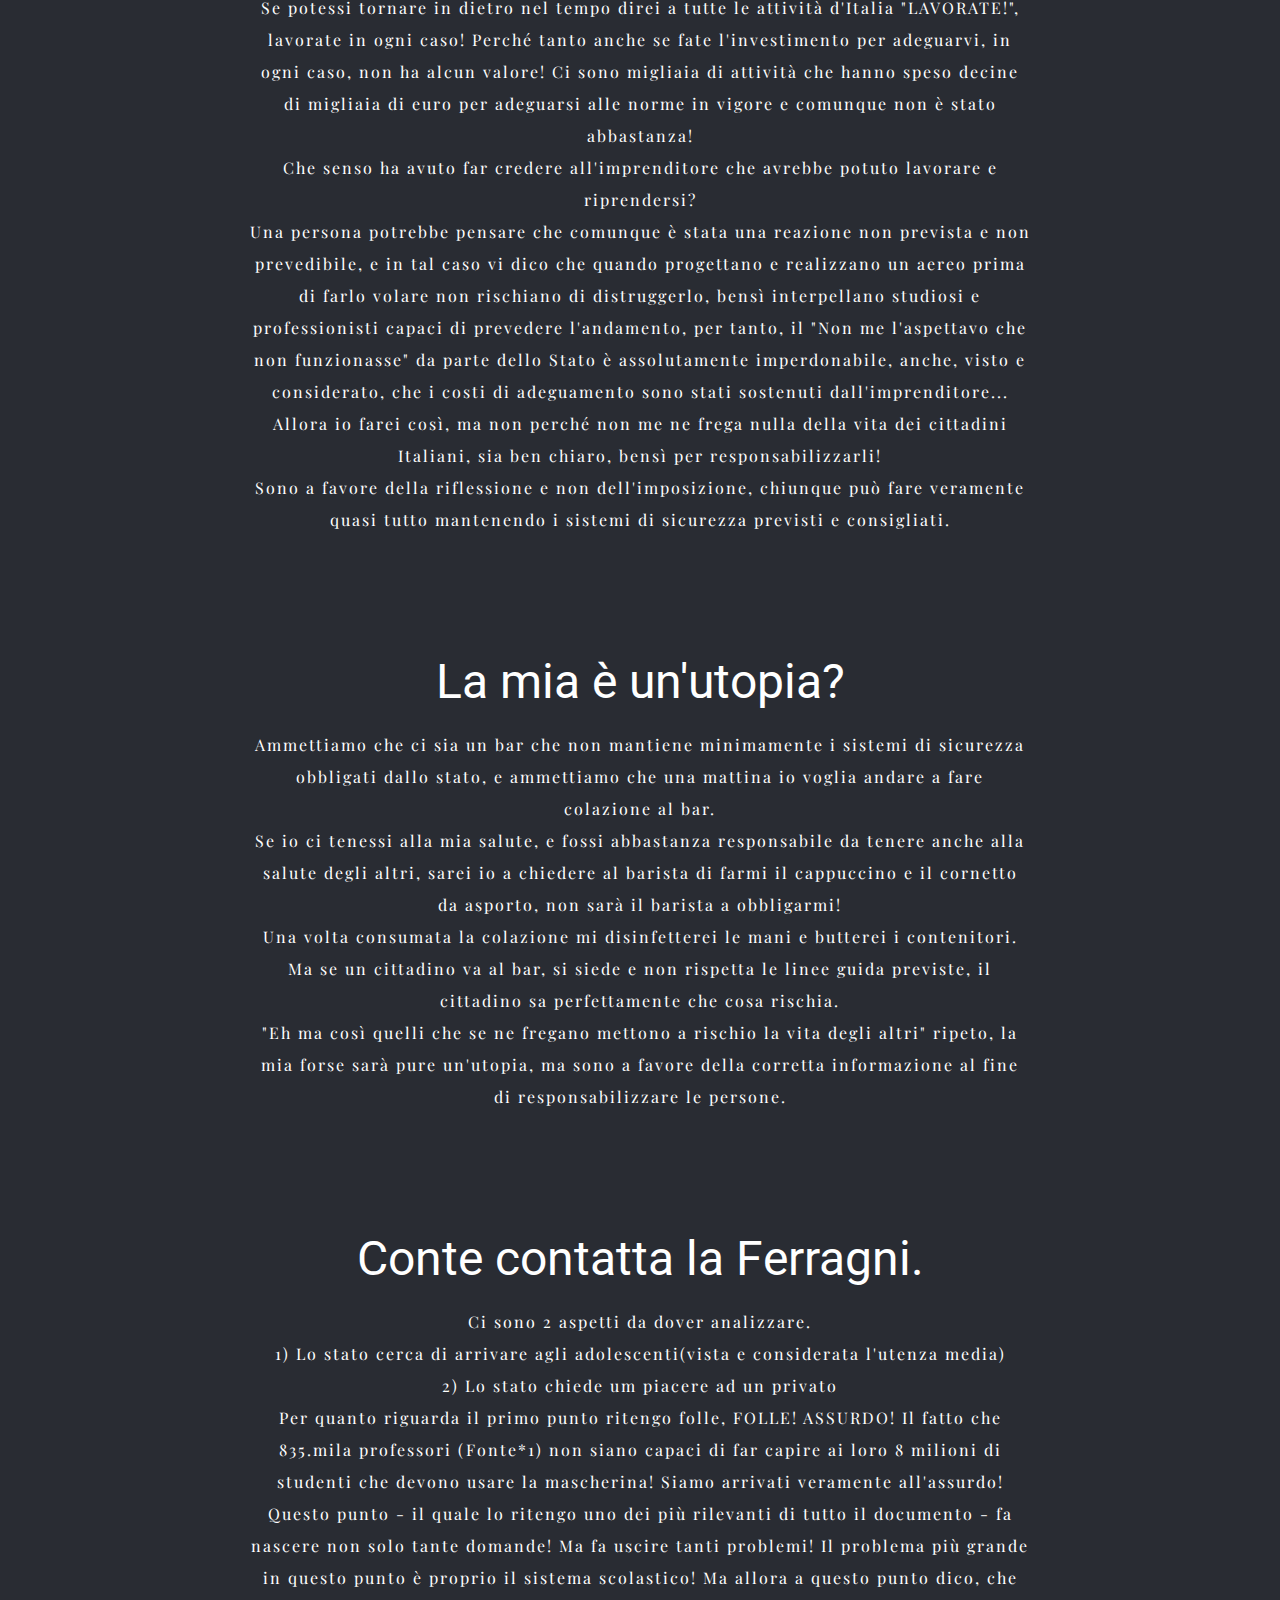
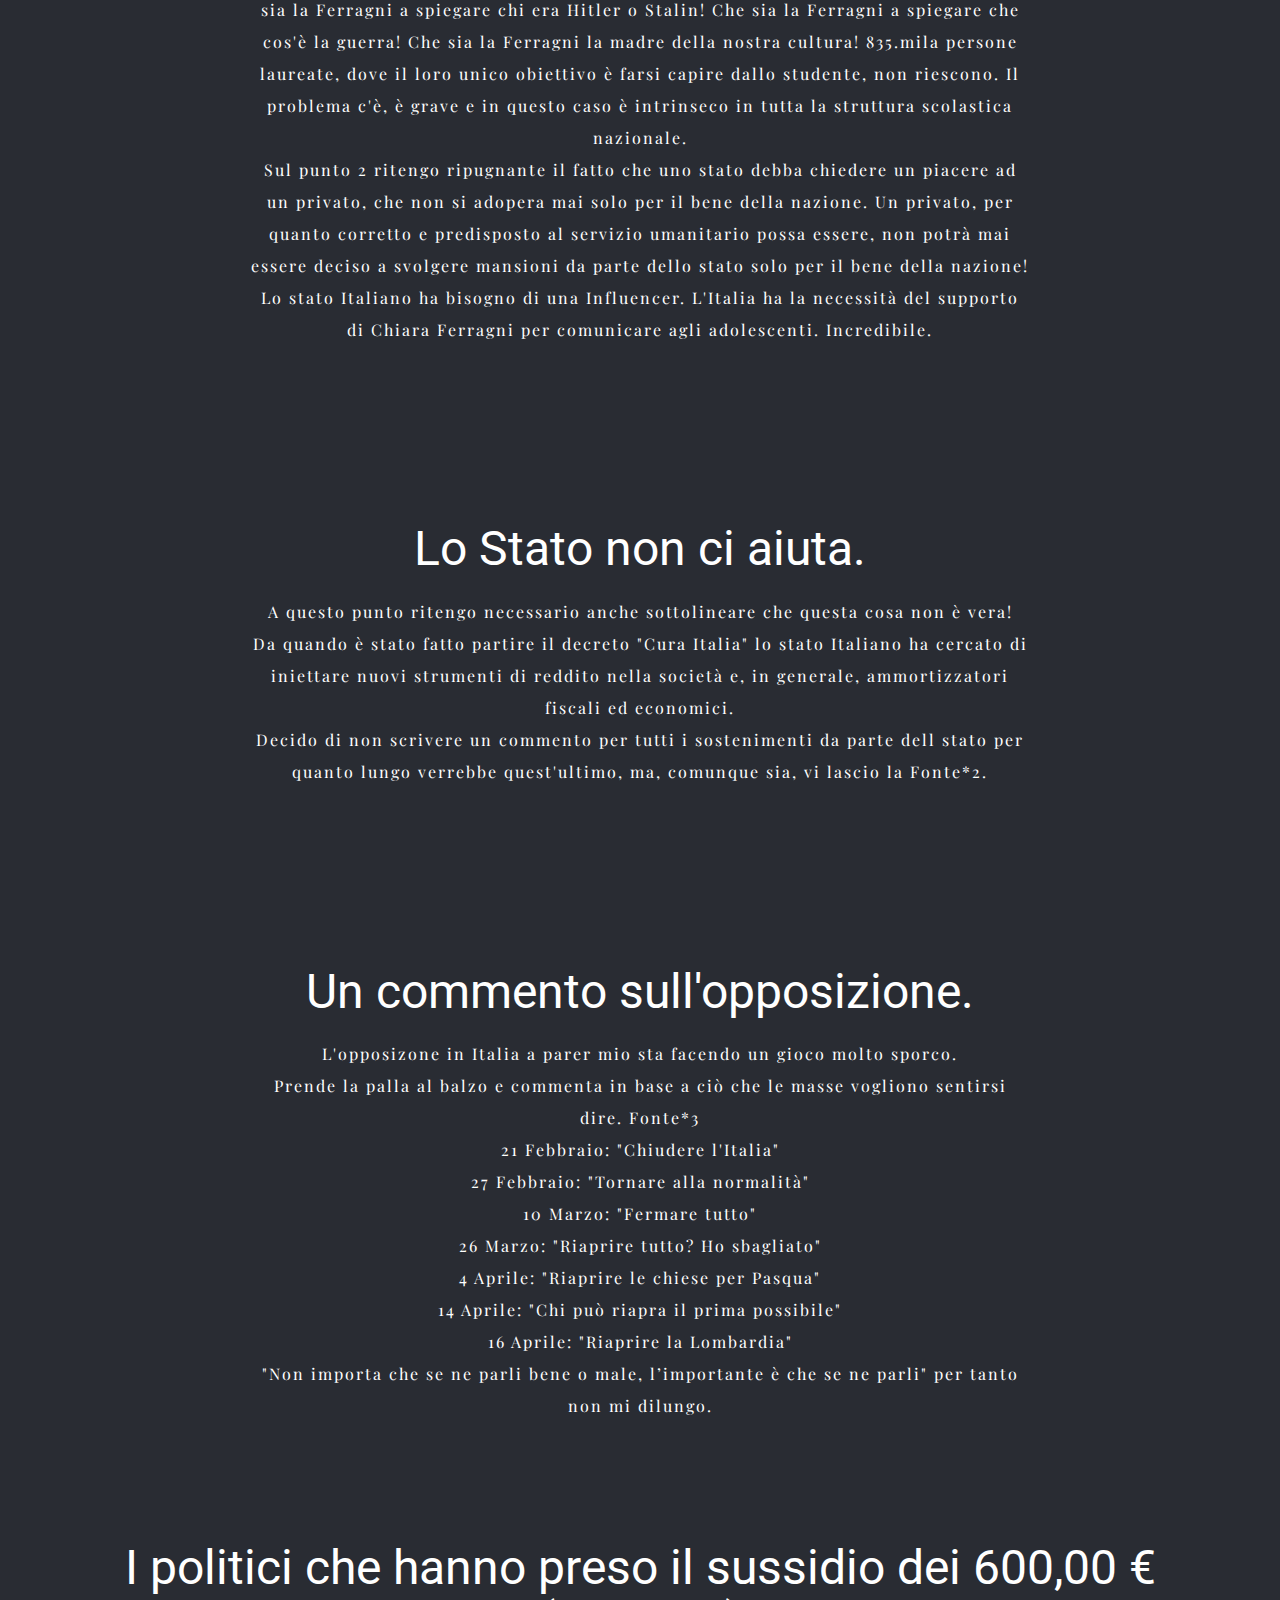
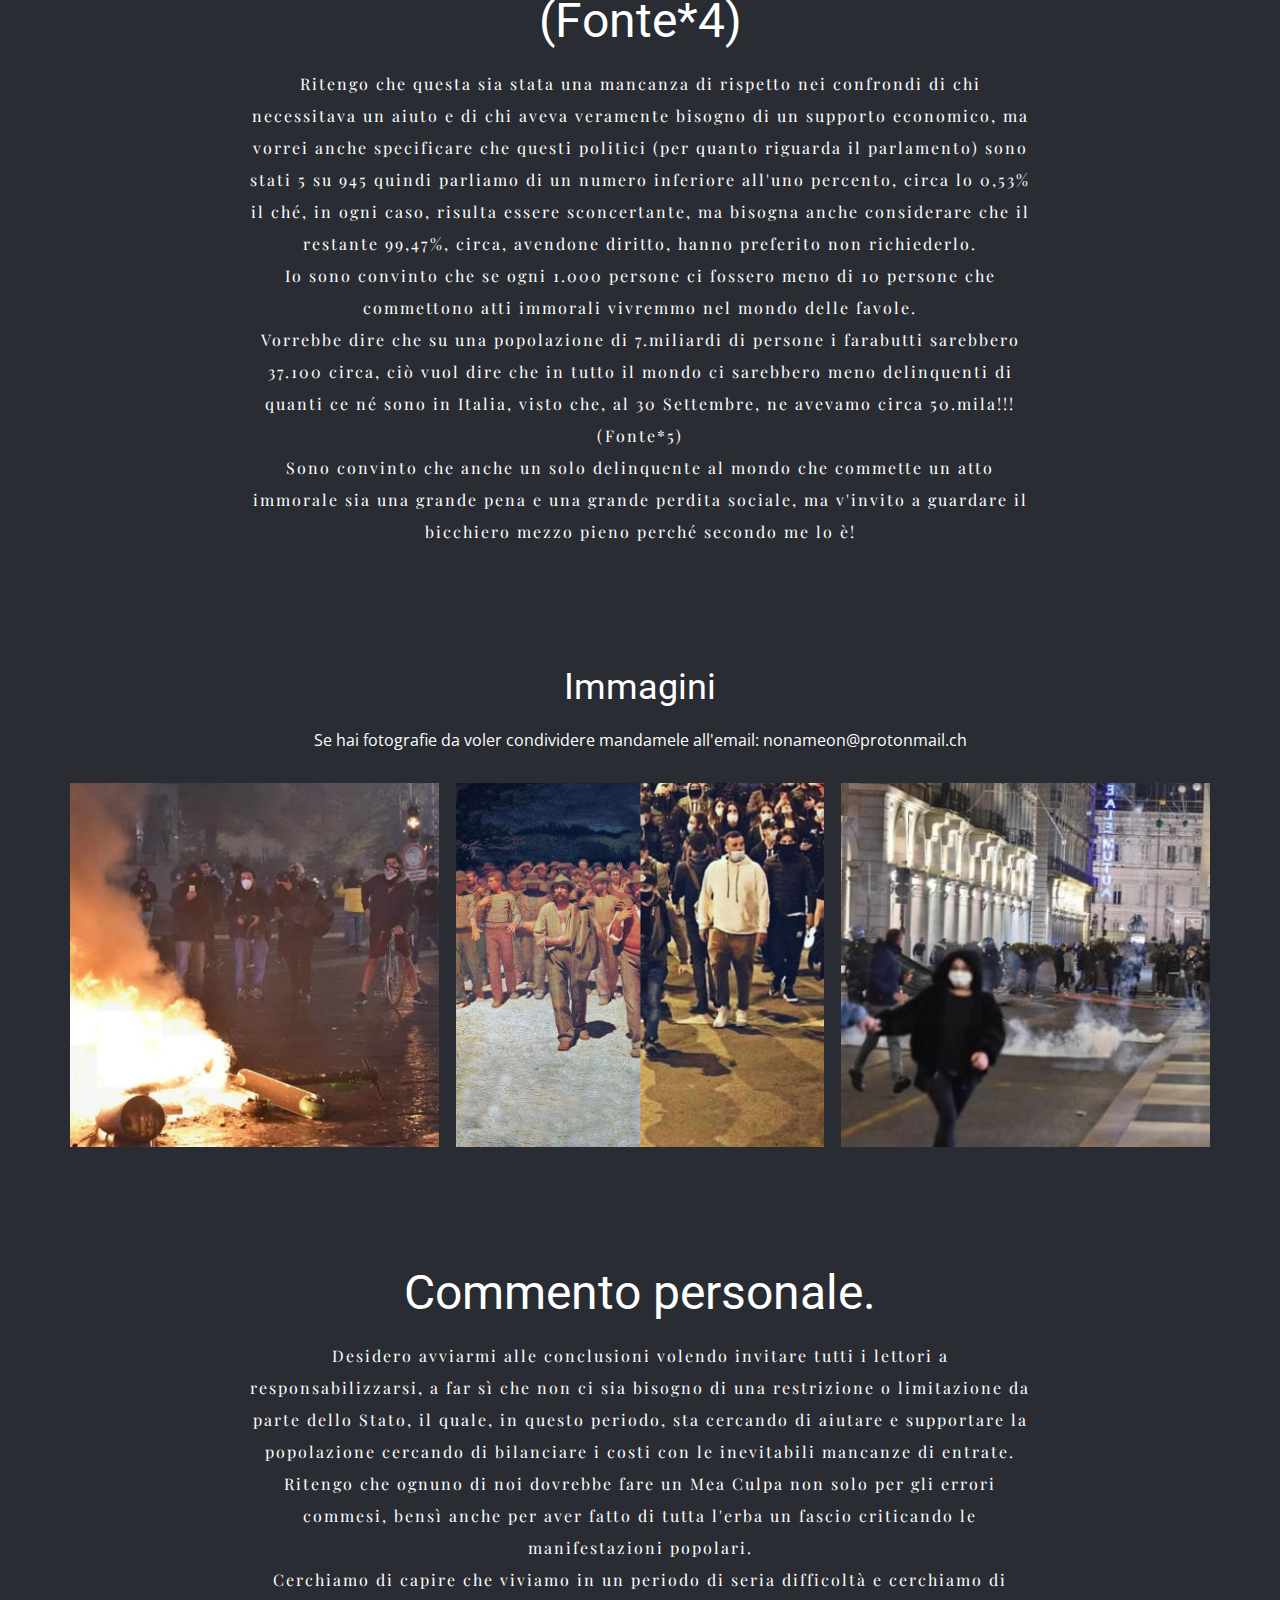
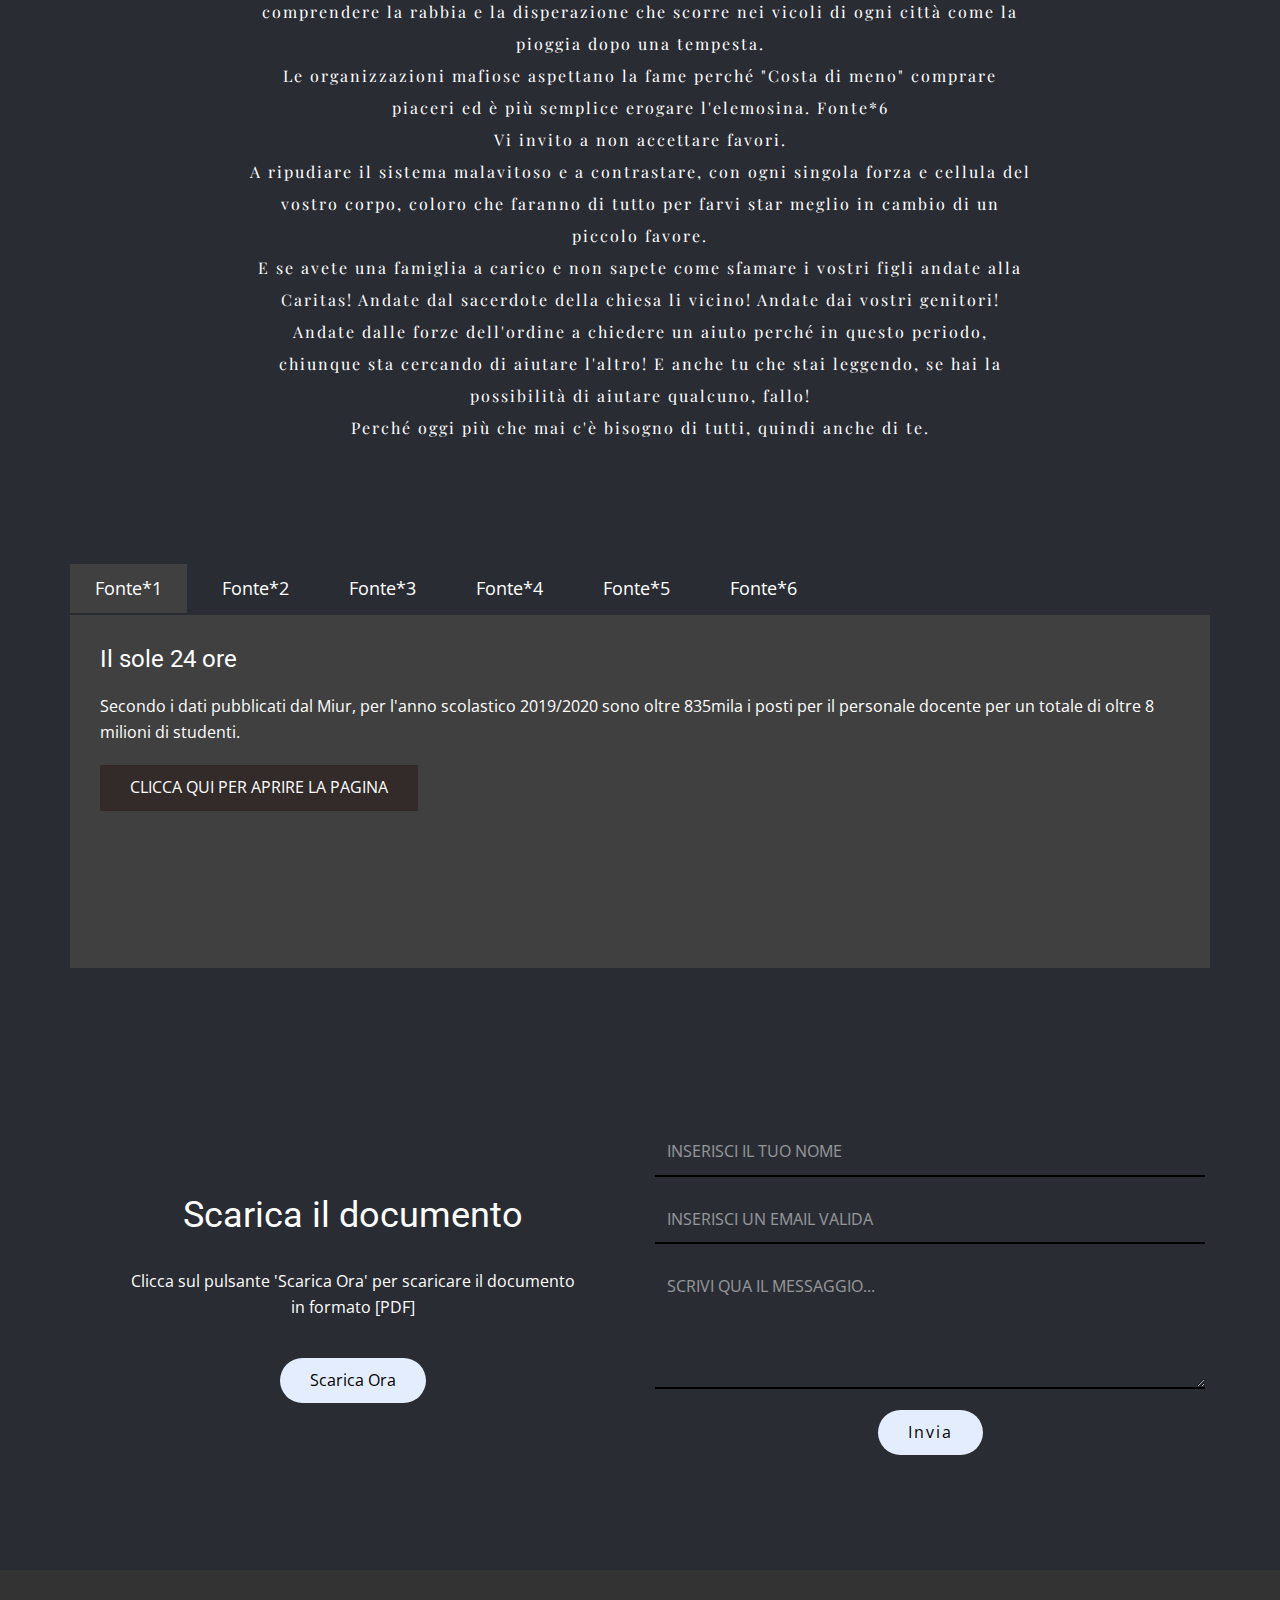
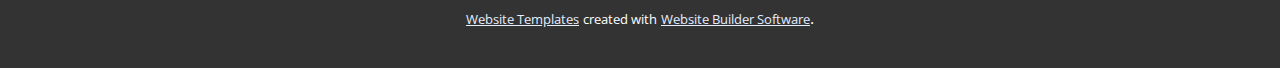
==== commit 5eddc17d: "Update index.html" ====
--- a/index.html
+++ b/index.html
@@ -69,7 +69,7 @@
     </section>
     <section class="u-align-center u-clearfix u-palette-1-dark-3 u-section-4" id="carousel_7990">
       <div class="u-clearfix u-sheet u-valign-middle u-sheet-1">
-        <h1 class="u-text u-text-default u-text-1">Cosa ne pensi del dpcm del 24/Ottobre/2020</h1>
+        <h1 class="u-text u-text-default u-text-1">Cosa ne pensi del dpcm del 24/Ottobre/2020?</h1>
         <p class="u-custom-font u-font-playfair-display u-text u-text-2">Penso che sia una grandissima manovra economica che al fine di far chiudere le attività senza doverle risarcire si è pensato bene che bastava limitarle. <br>Perché la limitazione serale/notturna? Non sono un sociologo, ma ritengo forse anche ovvio il fatto che nelle nostre città le attività gastronomiche e ricreative svolgono la loro "vita" in orari serali e notturni. <br>Basta pensare allo stile di vita dell'Italiano medio che, prevalentemente, durante la settimana di giorno si lavora e la sera si svaga.
         </p>
       </div>
@@ -301,4 +301,4 @@
       </a>. 
     </section>
   </body>
-</html>+</html>
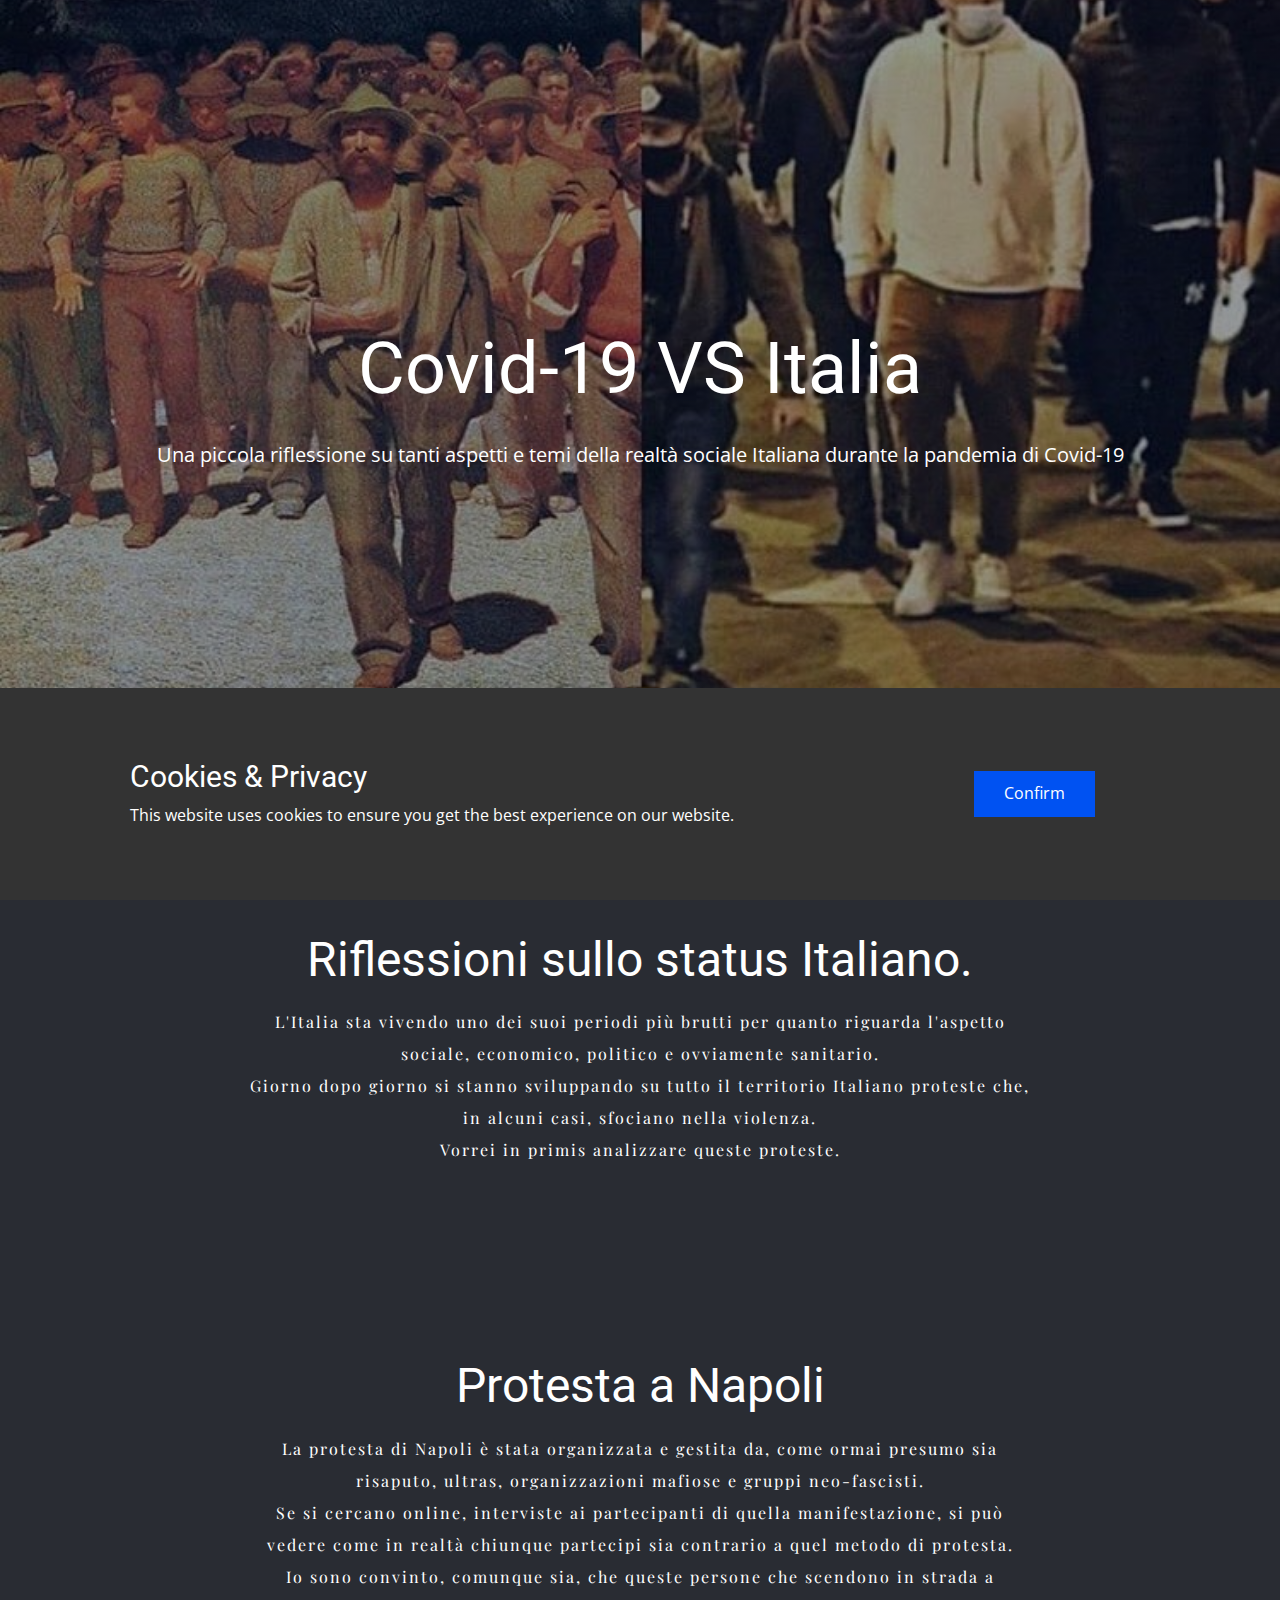
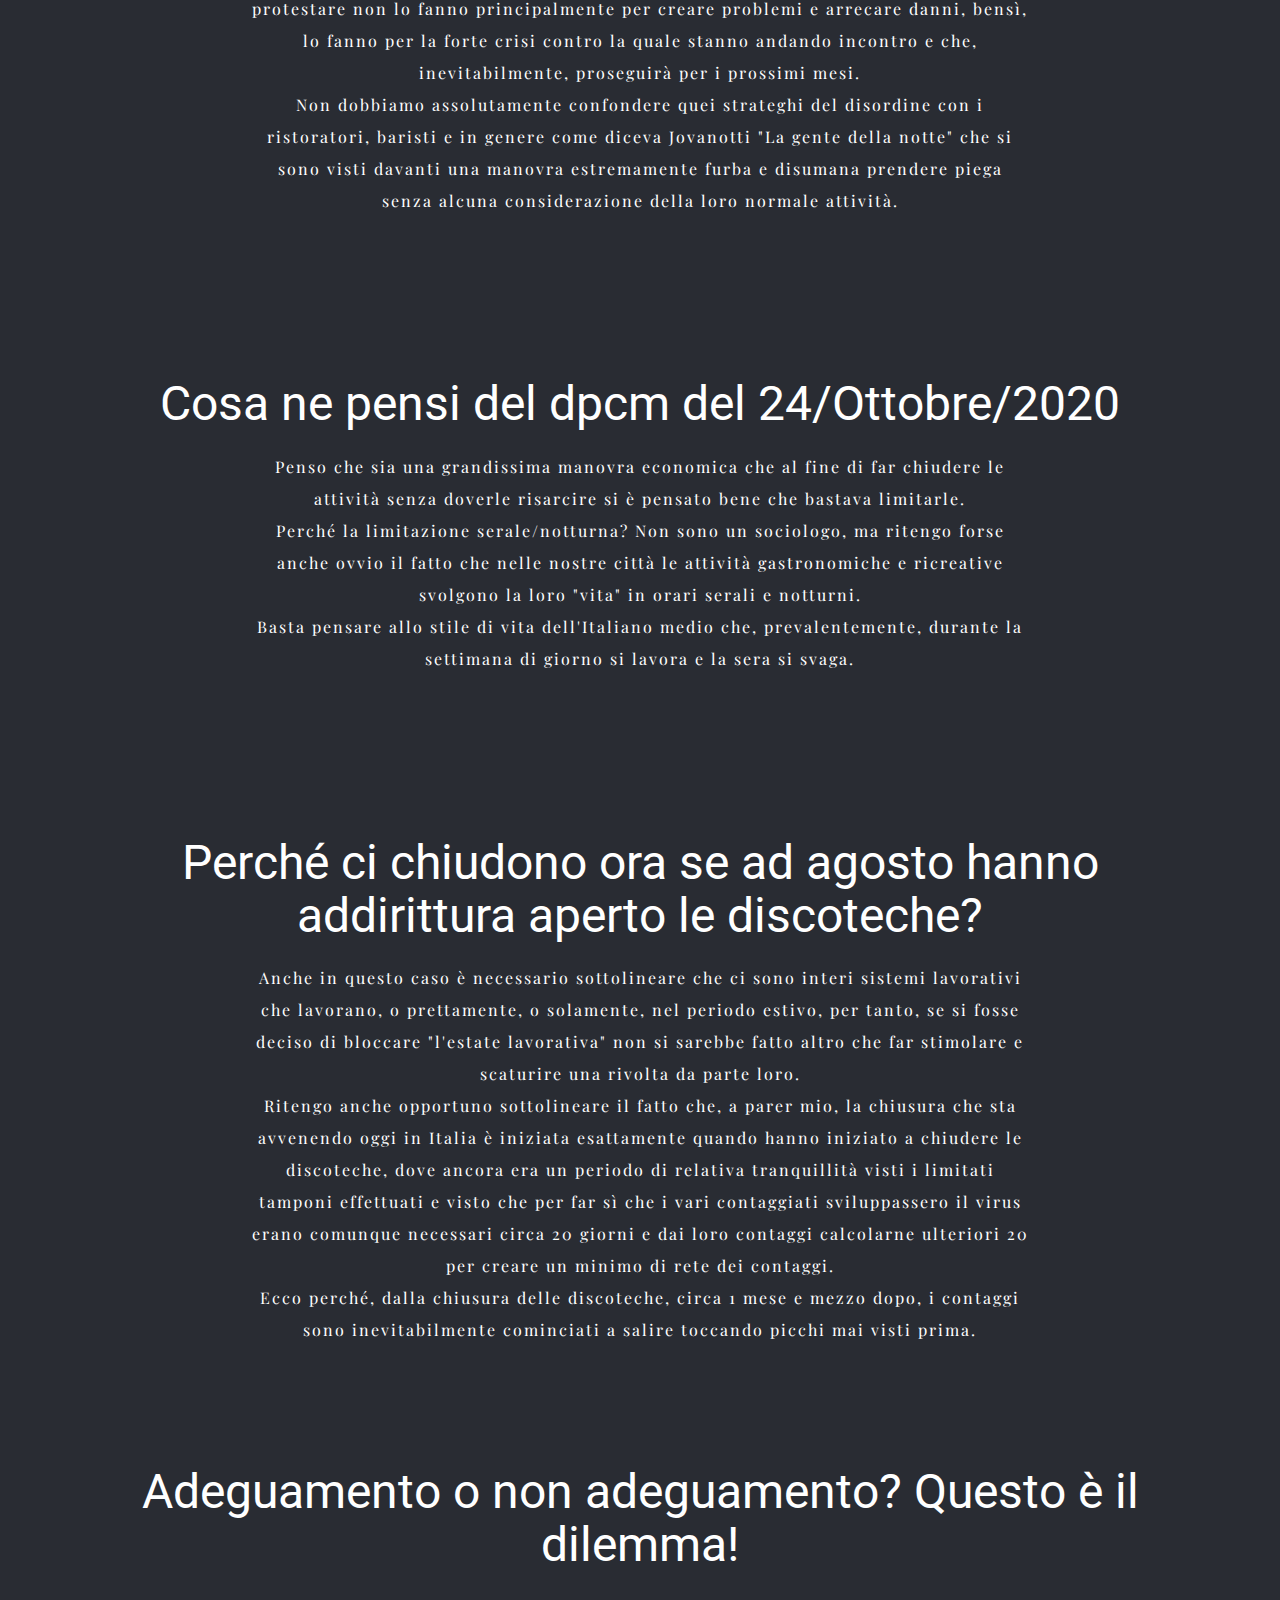
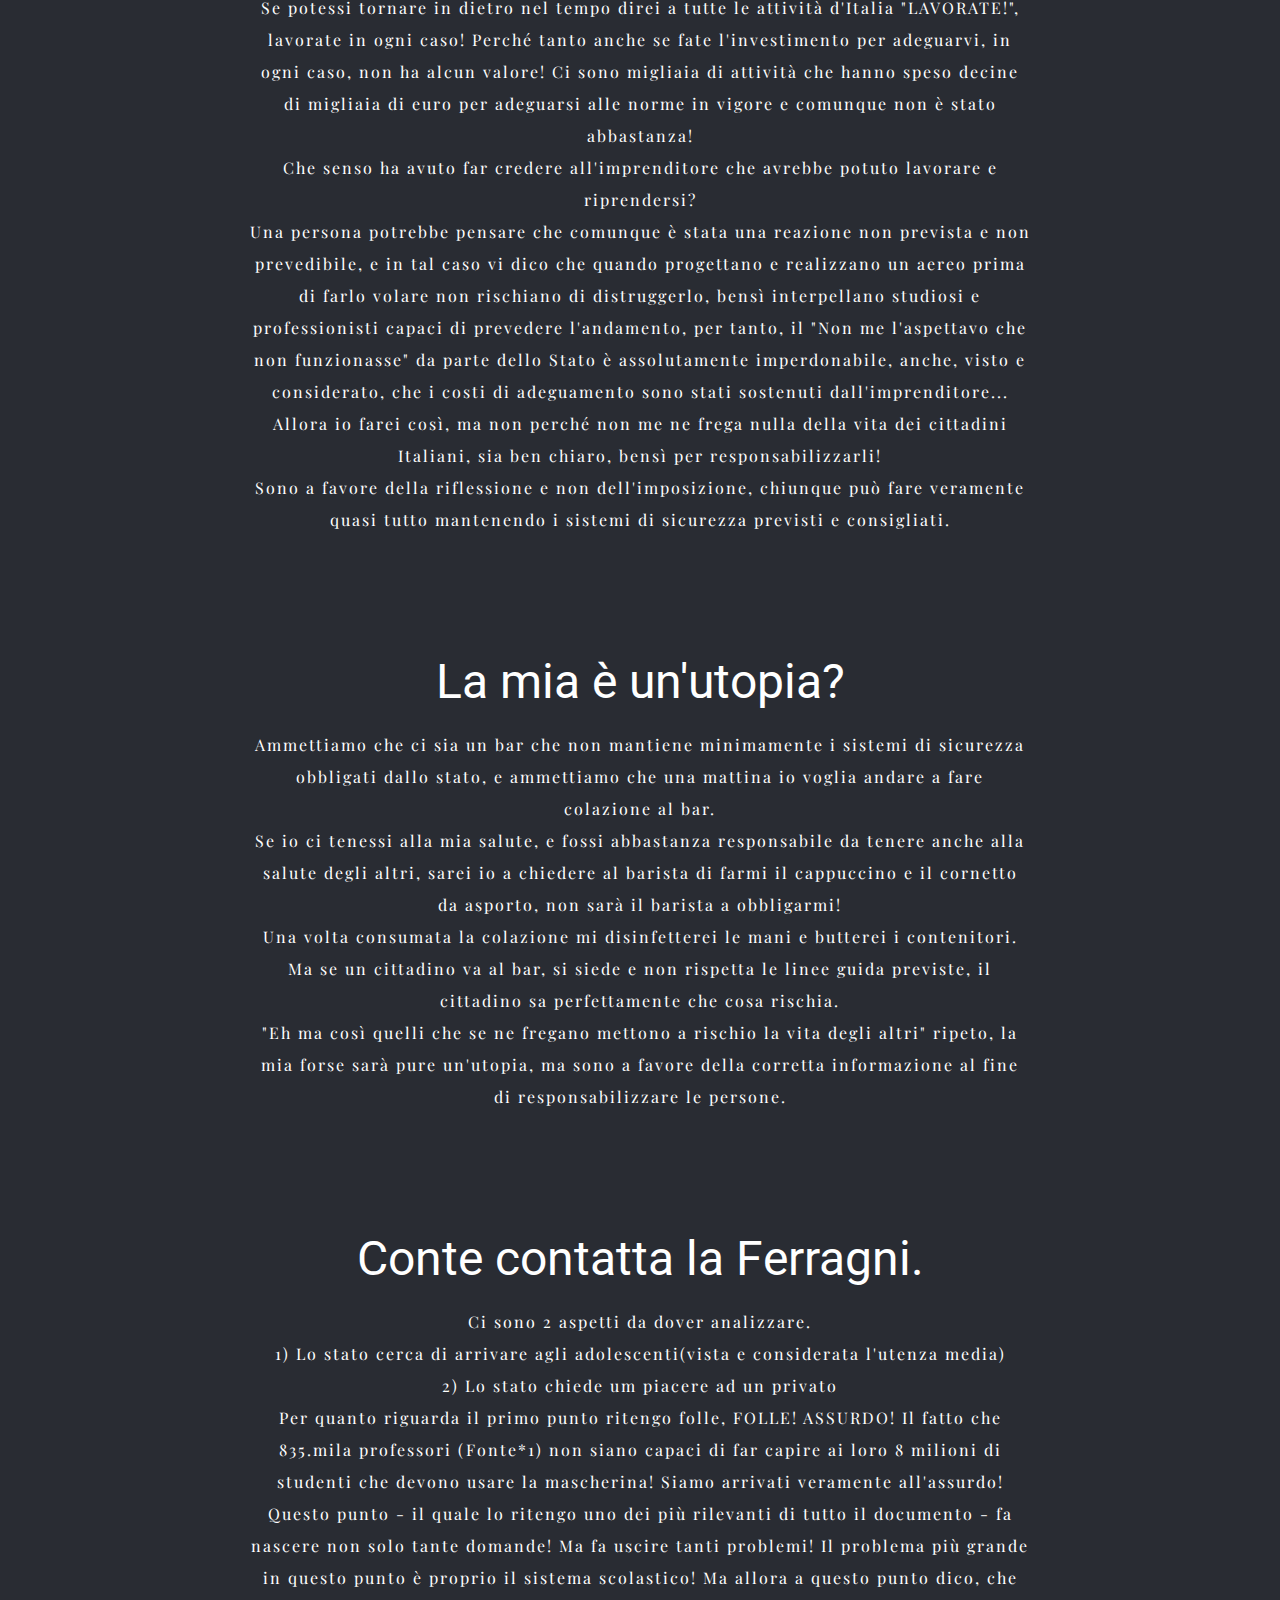
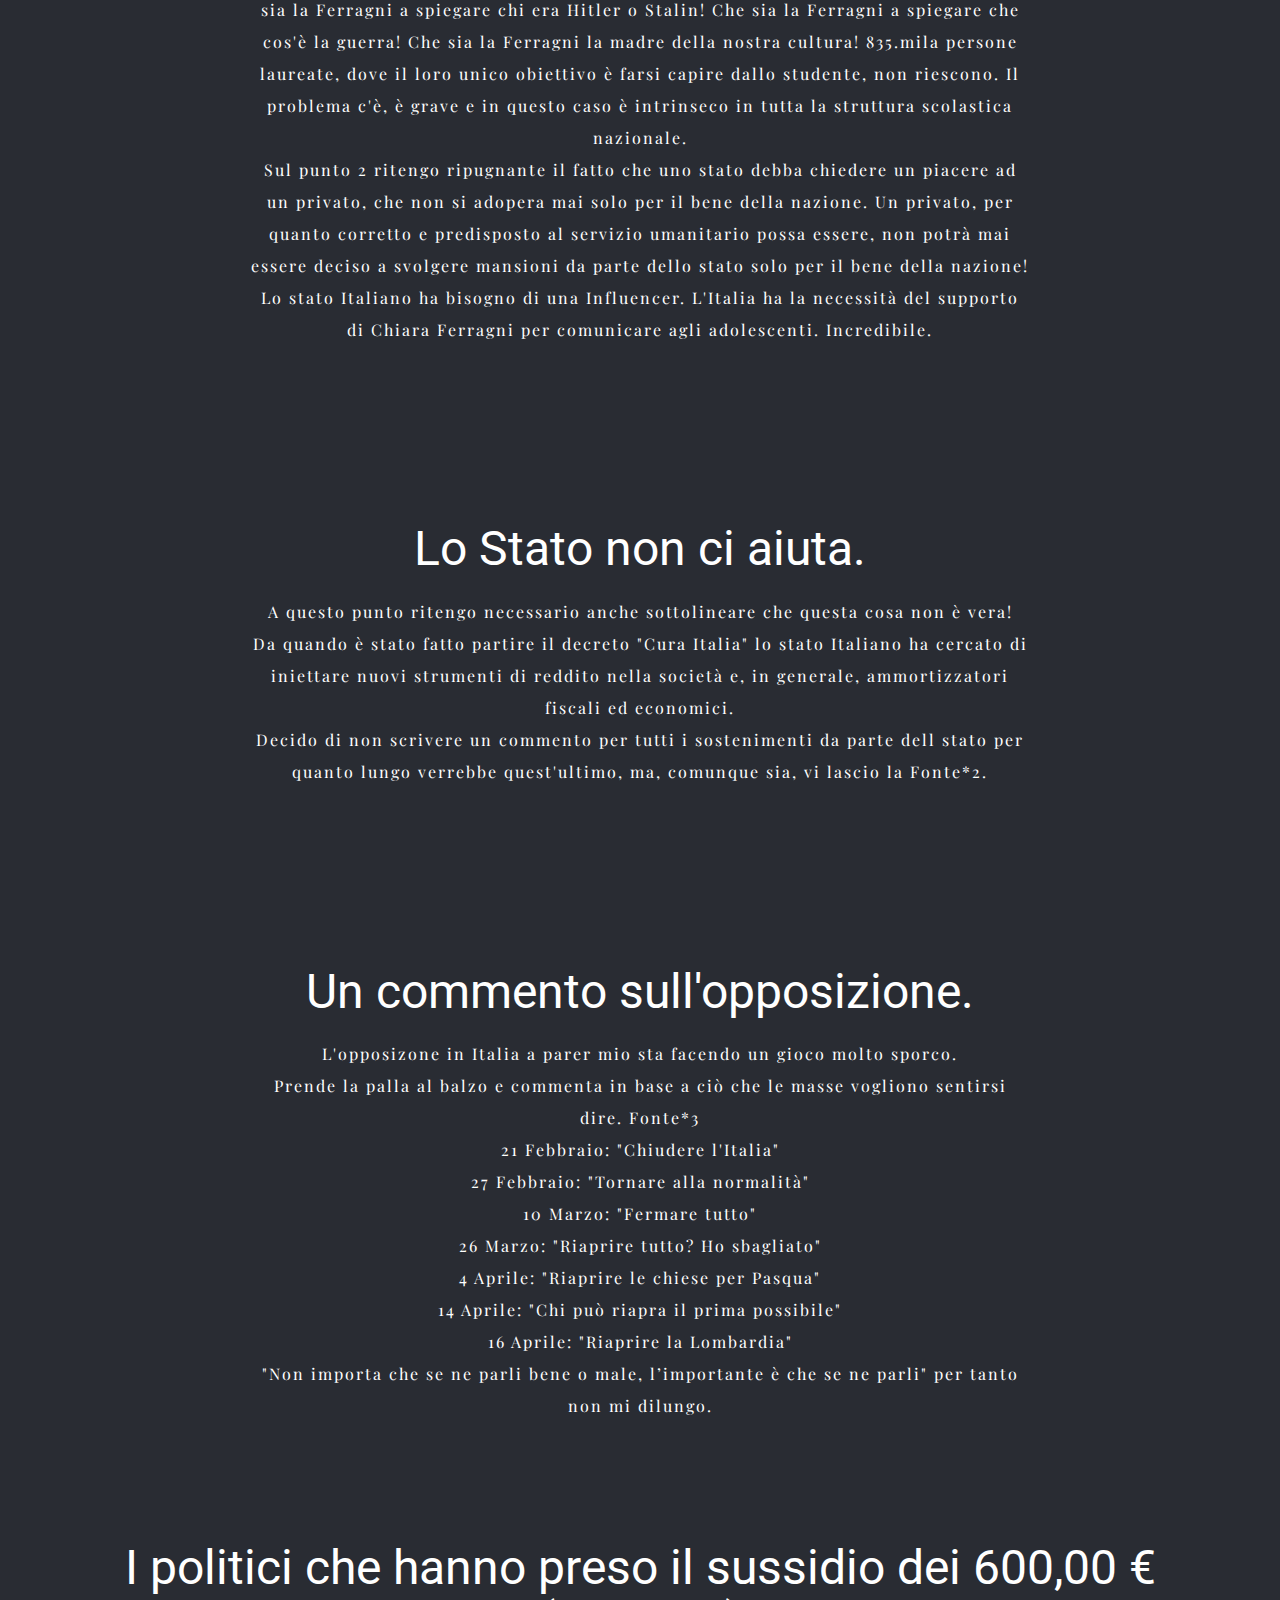
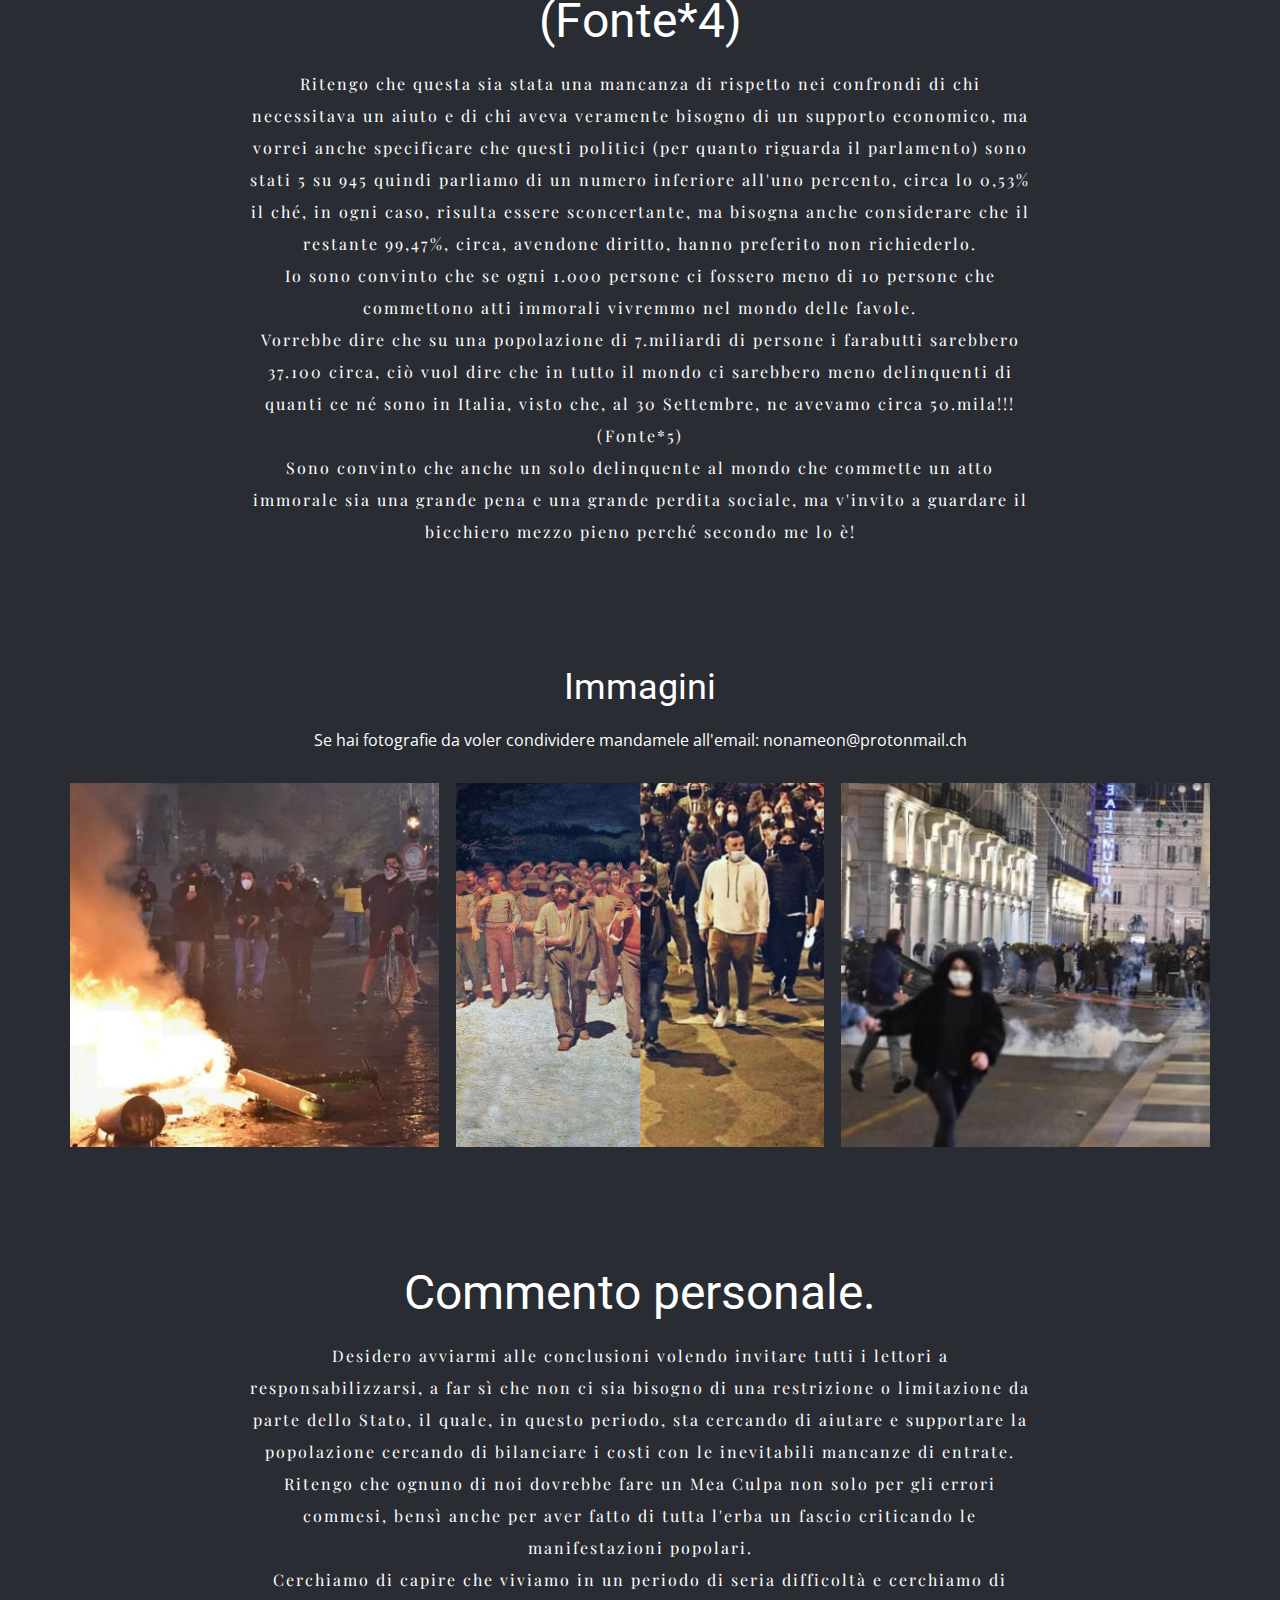
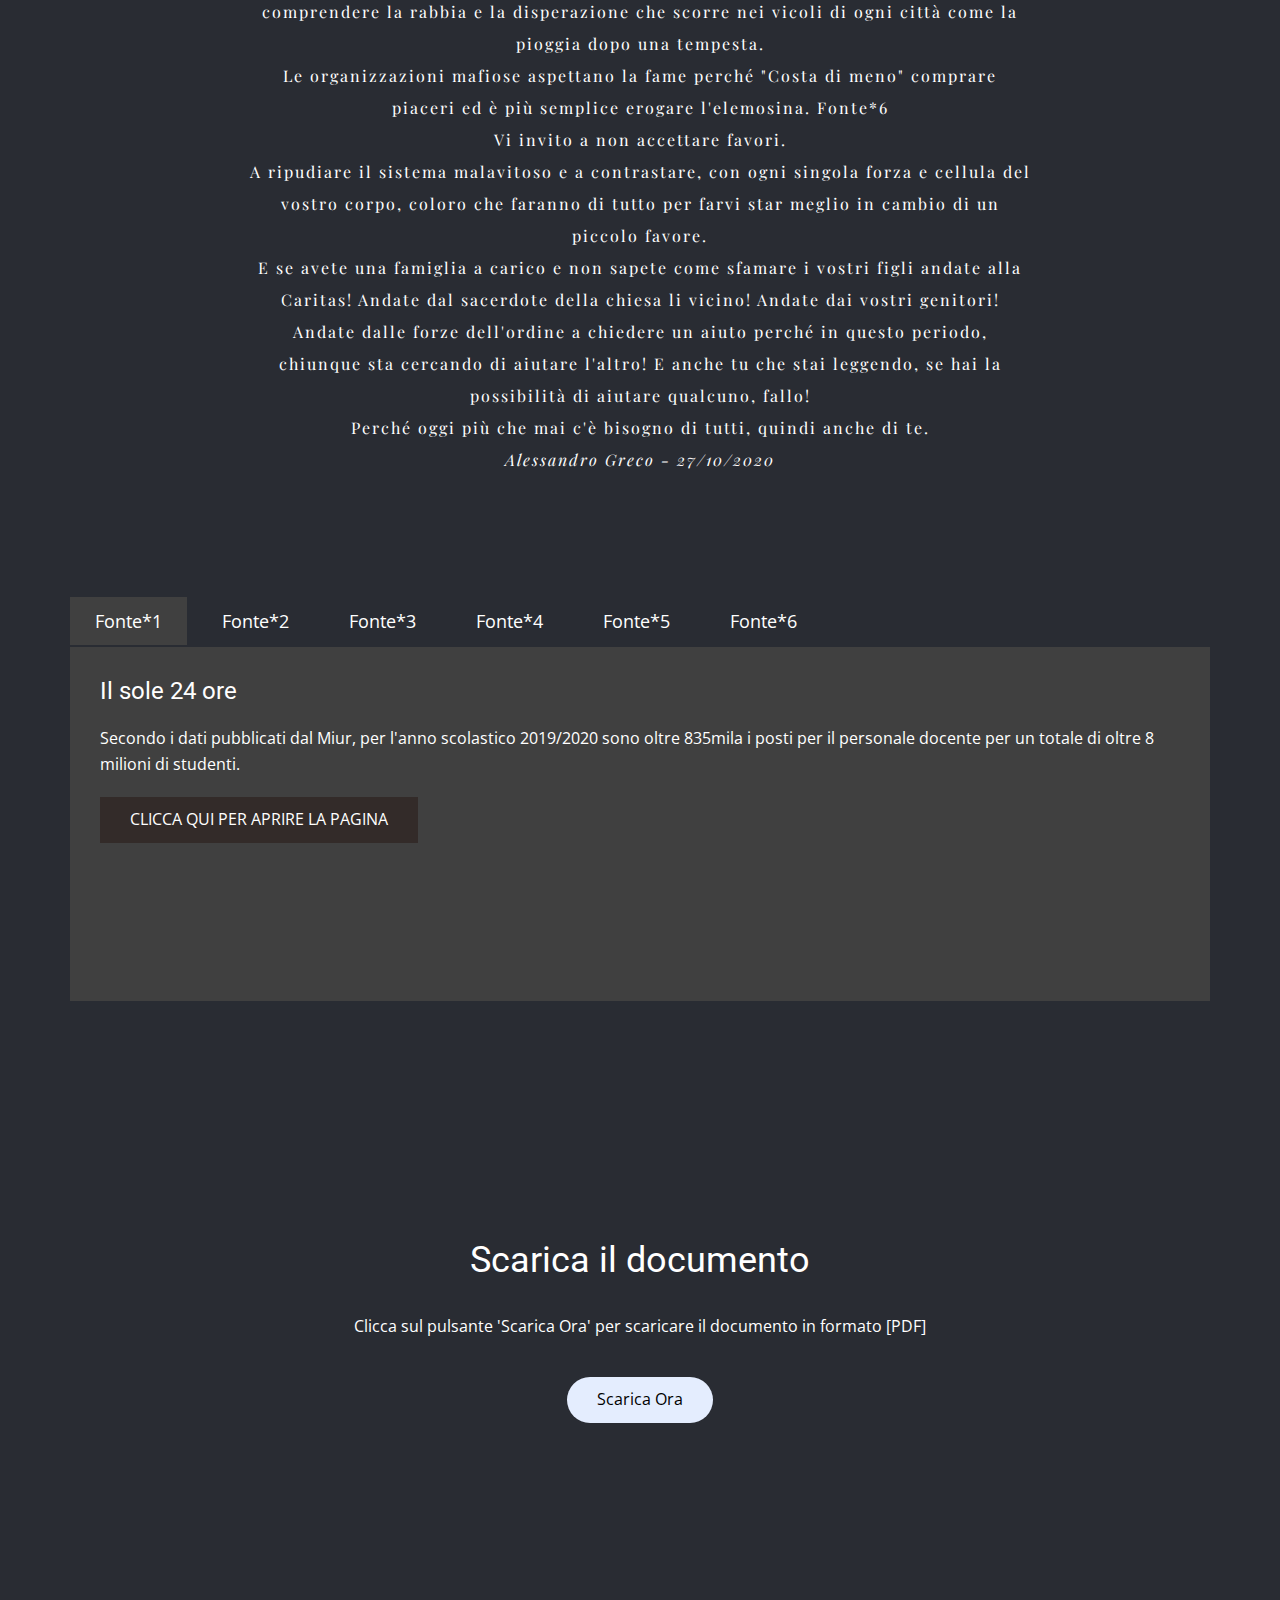
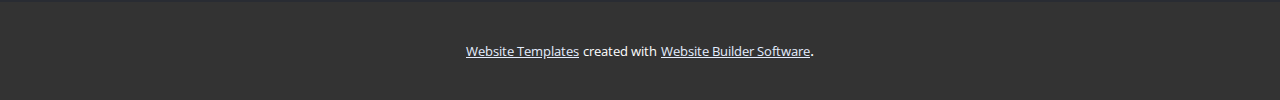
==== commit 538c68f7: "Documento 2.0" ====
--- a/index.html
+++ b/index.html
@@ -12,7 +12,7 @@
 <link rel="stylesheet" href="Covid-19-vs-Italia.css" media="screen">
     <script class="u-script" type="text/javascript" src="jquery-1.9.1.min.js" defer=""></script>
     <script class="u-script" type="text/javascript" src="nicepage.js" defer=""></script>
-    <meta name="generator" content="Nicepage 2.28.6, nicepage.com">
+    <meta name="generator" content="Nicepage 2.28.7, nicepage.com">
     <link id="u-theme-google-font" rel="stylesheet" href="https://fonts.googleapis.com/css?family=Roboto:100,100i,300,300i,400,400i,500,500i,700,700i,900,900i|Open+Sans:300,300i,400,400i,600,600i,700,700i,800,800i">
     <link id="u-page-google-font" rel="stylesheet" href="https://fonts.googleapis.com/css?family=Playfair+Display:400,400i,700,700i,900,900i">
     
@@ -34,7 +34,7 @@
     <script type="application/ld+json">{
 		"@context": "http://schema.org",
 		"@type": "Organization",
-		"name": "",
+		"name": "WebSite133819",
 		"url": "index.html"
 }</script>
     <meta property="og:title" content="Covid-19 vs Italia | Piccole riflessioni su temi importanti">
@@ -44,8 +44,72 @@
     <meta name="theme-color" content="#0052f2">
     <link rel="canonical" href="index.html">
     <meta property="og:url" content="index.html">
-  </head>
-  <body data-home-page="https://website133819.nicepage.io/Covid-19-vs-Italia.html?version=8c21fac4-41d8-4d35-b989-e37a251662fe" data-home-page-title="Covid-19 vs Italia" class="u-body">
+  <script>window._u_GDPRConfirmCode = function () {<h1>Cookie Policy for https://nonameon-a.github.io/Riflessioni-sullo-status-Italiano/</h1>
+
+<p>This is the Cookie Policy for https://nonameon-a.github.io/Riflessioni-sullo-status-Italiano/, accessible from https://nonameon-a.github.io/Riflessioni-sullo-status-Italiano/</p>
+
+<p><strong>What Are Cookies</strong></p>
+
+<p>As is common practice with almost all professional websites this site uses cookies, which are tiny files that are downloaded to your computer, to improve your experience. This page describes what information they gather, how we use it and why we sometimes need to store these cookies. We will also share how you can prevent these cookies from being stored however this may downgrade or 'break' certain elements of the sites functionality.</p>
+
+<p>For more general information on cookies, please read <a href="https://www.cookieconsent.com/what-are-cookies/">"What Are Cookies"</a>. Information regarding cookies from this Cookies Policy are from <a href="https://www.generateprivacypolicy.com/">the Privacy Policy Generator</a>.</p>
+
+<p><strong>How We Use Cookies</strong></p>
+
+<p>We use cookies for a variety of reasons detailed below. Unfortunately in most cases there are no industry standard options for disabling cookies without completely disabling the functionality and features they add to this site. It is recommended that you leave on all cookies if you are not sure whether you need them or not in case they are used to provide a service that you use.</p>
+
+<p><strong>Disabling Cookies</strong></p>
+
+<p>You can prevent the setting of cookies by adjusting the settings on your browser (see your browser Help for how to do this). Be aware that disabling cookies will affect the functionality of this and many other websites that you visit. Disabling cookies will usually result in also disabling certain functionality and features of the this site. Therefore it is recommended that you do not disable cookies. This Cookies Policy was created with the help of the <a href="https://www.cookiepolicygenerator.com/cookie-policy-generator/">Cookies Policy Generator from CookiePolicyGenerator.com</a>.</p>
+<p><strong>The Cookies We Set</strong></p>
+
+<ul>
+
+
+
+
+
+
+<li>
+    <p>Forms related cookies</p>
+    <p>When you submit data to through a form such as those found on contact pages or comment forms cookies may be set to remember your user details for future correspondence.</p>
+</li>
+
+
+</ul>
+
+<p><strong>Third Party Cookies</strong></p>
+
+<p>In some special cases we also use cookies provided by trusted third parties. The following section details which third party cookies you might encounter through this site.</p>
+
+<ul>
+
+
+<li>
+    <p>Third party analytics are used to track and measure usage of this site so that we can continue to produce engaging content. These cookies may track things such as how long you spend on the site or pages you visit which helps us to understand how we can improve the site for you.</p>
+</li>
+
+
+
+
+
+
+
+
+</ul>
+
+<p><strong>More Information</strong></p>
+
+<p>Hopefully that has clarified things for you and as was previously mentioned if there is something that you aren't sure whether you need or not it's usually safer to leave cookies enabled in case it does interact with one of the features you use on our site.</p>
+
+<p>However if you are still looking for more information then you can contact us through one of our preferred contact methods:</p>
+
+<ul>
+<li>Email: nonameon@protonmail.ch</li>
+
+</ul>
+}</script></head>
+  <body data-home-page="https://website133819.nicepage.io/Covid-19-vs-Italia.html?version=b68f4fe8-3936-4751-b3fc-fab6795a46c4" data-home-page-title="Covid-19 vs Italia" class="u-body">
     <section class="u-align-center u-clearfix u-image u-shading u-section-1" src="" id="sec-de4f">
       <div class="u-clearfix u-sheet u-valign-middle u-sheet-1">
         <h1 class="u-text u-text-default u-title u-text-1">Covid-19 VS Italia</h1>
@@ -69,7 +133,7 @@
     </section>
     <section class="u-align-center u-clearfix u-palette-1-dark-3 u-section-4" id="carousel_7990">
       <div class="u-clearfix u-sheet u-valign-middle u-sheet-1">
-        <h1 class="u-text u-text-default u-text-1">Cosa ne pensi del dpcm del 24/Ottobre/2020?</h1>
+        <h1 class="u-text u-text-default u-text-1">Cosa ne pensi del dpcm del 24/Ottobre/2020</h1>
         <p class="u-custom-font u-font-playfair-display u-text u-text-2">Penso che sia una grandissima manovra economica che al fine di far chiudere le attività senza doverle risarcire si è pensato bene che bastava limitarle. <br>Perché la limitazione serale/notturna? Non sono un sociologo, ma ritengo forse anche ovvio il fatto che nelle nostre città le attività gastronomiche e ricreative svolgono la loro "vita" in orari serali e notturni. <br>Basta pensare allo stile di vita dell'Italiano medio che, prevalentemente, durante la settimana di giorno si lavora e la sera si svaga.
         </p>
       </div>
@@ -163,7 +227,7 @@
     <section class="u-align-center u-clearfix u-palette-1-dark-3 u-section-13" id="carousel_4555">
       <div class="u-clearfix u-sheet u-valign-middle u-sheet-1">
         <h1 class="u-text u-text-default u-text-1">Commento personale.</h1>
-        <p class="u-custom-font u-font-playfair-display u-text u-text-2">Desidero avviarmi alle conclusioni volendo invitare tutti i lettori a responsabilizzarsi, a far sì che non ci sia bisogno di una restrizione o limitazione da parte dello Stato, il quale, in questo periodo, sta cercando di aiutare e supportare la popolazione cercando di bilanciare i costi con le inevitabili mancanze di entrate. <br>Ritengo che ognuno di noi dovrebbe fare un Mea Culpa non solo per gli errori commesi, bensì anche per aver fatto di tutta l'erba un fascio criticando le manifestazioni popolari. <br>Cerchiamo di capire che viviamo in un periodo di seria difficoltà e cerchiamo di comprendere la rabbia e la disperazione che scorre nei vicoli di ogni città come la pioggia dopo una tempesta. <br>Le organizzazioni mafiose aspettano la fame perché "Costa di meno" comprare piaceri ed è più semplice erogare l'elemosina. Fonte*6 <br>Vi invito a non accettare favori. <br>A ripudiare il sistema malavitoso e a contrastare, con ogni singola forza e cellula del vostro corpo, coloro che faranno di tutto per farvi star meglio in cambio di un piccolo favore. <br>E se avete una famiglia a carico e non sapete come sfamare i vostri figli andate alla Caritas! Andate dal sacerdote della chiesa li vicino! Andate dai vostri genitori! Andate dalle forze dell'ordine a chiedere un aiuto perché in questo periodo, chiunque sta cercando di aiutare l'altro! E anche tu che stai leggendo, se hai la possibilità di aiutare qualcuno, fallo! <br>Perché oggi più che mai c'è bisogno di tutti, quindi anche di te.
+        <p class="u-align-center u-custom-font u-font-playfair-display u-text u-text-2">Desidero avviarmi alle conclusioni volendo invitare tutti i lettori a responsabilizzarsi, a far sì che non ci sia bisogno di una restrizione o limitazione da parte dello Stato, il quale, in questo periodo, sta cercando di aiutare e supportare la popolazione cercando di bilanciare i costi con le inevitabili mancanze di entrate. <br>Ritengo che ognuno di noi dovrebbe fare un Mea Culpa non solo per gli errori commesi, bensì anche per aver fatto di tutta l'erba un fascio criticando le manifestazioni popolari. <br>Cerchiamo di capire che viviamo in un periodo di seria difficoltà e cerchiamo di comprendere la rabbia e la disperazione che scorre nei vicoli di ogni città come la pioggia dopo una tempesta. <br>Le organizzazioni mafiose aspettano la fame perché "Costa di meno" comprare piaceri ed è più semplice erogare l'elemosina. Fonte*6 <br>Vi invito a non accettare favori. <br>A ripudiare il sistema malavitoso e a contrastare, con ogni singola forza e cellula del vostro corpo, coloro che faranno di tutto per farvi star meglio in cambio di un piccolo favore. <br>E se avete una famiglia a carico e non sapete come sfamare i vostri figli andate alla Caritas! Andate dal sacerdote della chiesa li vicino! Andate dai vostri genitori! Andate dalle forze dell'ordine a chiedere un aiuto perché in questo periodo, chiunque sta cercando di aiutare l'altro! E anche tu che stai leggendo, se hai la possibilità di aiutare qualcuno, fallo! <br>Perché oggi più che mai c'è bisogno di tutti, quindi anche di te.<br><i>Alessandro Greco - 27/10/2020</i>
         </p>
       </div>
     </section>
@@ -242,47 +306,15 @@
         <div class="u-clearfix u-expanded-width u-gutter-10 u-layout-wrap u-layout-wrap-1">
           <div class="u-layout" style="">
             <div class="u-layout-row" style="">
-              <div class="u-container-style u-layout-cell u-left-cell u-size-30 u-size-xs-60 u-layout-cell-1" src="">
+              <div class="u-container-style u-layout-cell u-left-cell u-size-60 u-size-xs-60 u-layout-cell-1" src="">
                 <div class="u-container-layout u-valign-middle u-container-layout-1">
                   <h2 class="u-align-center u-text u-text-1" spellcheck="false">Scarica il documento</h2>
                   <p class="u-align-center u-text u-text-2" spellcheck="false">Clicca sul pulsante 'Scarica Ora' per scaricare il documento in formato [PDF]</p>
                   <a href="https://github.com/NoNameoN-A/Riflessioni-sullo-status-Italiano/raw/main/Documento.pdf" class="u-btn u-btn-round u-button-style u-radius-50 u-btn-1" target="_blank">Scarica Ora</a>
                 </div>
               </div>
-              <div class="u-align-center u-container-style u-layout-cell u-right-cell u-size-30 u-size-xs-60 u-layout-cell-2" src="">
-                <div class="u-container-layout u-container-layout-2" src=""></div>
-              </div>
             </div>
           </div>
-        </div>
-        <div class="u-form u-form-1">
-          <form action="//localhost:51889/editor/Forms/Process" method="POST" class="u-clearfix u-form-spacing-20 u-form-vertical u-inner-form" style="padding: 10px" source="email" name="form">
-            <input type="hidden" id="siteId" name="siteId" value="133819">
-            <input type="hidden" id="pageId" name="pageId" value="133820">
-            <div class="u-form-group u-form-name u-form-group-1">
-              <label for="name-3b9a" class="u-form-control-hidden u-label">
-                <a class="u-active-none u-border-none u-btn u-button-style u-hover-none u-none u-text-palette-1-base u-btn-2" href="https://nicepage.com">Nome</a>
-              </label>
-              <input type="text" placeholder="Inserisci il tuo nome" id="name-3b9a" name="name" class="u-border-2 u-border-black u-border-no-left u-border-no-right u-border-no-top u-input u-input-rectangle u-input-1" required="">
-            </div>
-            <div class="u-form-email u-form-group u-form-group-2">
-              <label for="email-3b9a" class="u-form-control-hidden u-label">Email</label>
-              <input type="email" placeholder="Inserisci un email valida" id="email-3b9a" name="email" class="u-border-2 u-border-black u-border-no-left u-border-no-right u-border-no-top u-input u-input-rectangle u-input-2" required="">
-            </div>
-            <div class="u-form-group u-form-message u-form-group-3">
-              <label for="message-3b9a" class="u-form-control-hidden u-label"></label>
-              <textarea placeholder="Scrivi qua il messaggio..." rows="4" cols="50" id="message-3b9a" name="message" class="u-border-2 u-border-black u-border-no-left u-border-no-right u-border-no-top u-input u-input-rectangle u-input-3" required="" spellcheck="false"></textarea>
-            </div>
-            <div class="u-align-center u-form-group u-form-submit u-form-group-4">
-              <a href="#" class="u-btn u-btn-round u-btn-submit u-button-style u-radius-50 u-btn-3">Invia<br>
-              </a>
-              <input type="submit" value="submit" class="u-form-control-hidden">
-            </div>
-            <div class="u-form-send-message u-form-send-success">Thank you! Your message has been sent.</div>
-            <div class="u-form-send-error u-form-send-message">C'è stato un errore nell'invio dell'email.
-Ricorda che puoi contattarmi normalmente all'indirizzo: nonameon@protonmail.ch</div>
-            <input type="hidden" value="" name="recaptchaResponse">
-          </form>
         </div>
       </div>
     </section>
@@ -300,5 +332,55 @@
         <span>Website Builder Software</span>
       </a>. 
     </section>
-  </body>
-</html>
+  <section class="u-align-center u-clearfix u-cookies-consent u-grey-80 u-cookies-consent" id="sec-e88b">
+      <div class="u-clearfix u-sheet u-valign-middle u-sheet-1">
+        <div class="u-clearfix u-expanded-width u-layout-wrap u-layout-wrap-1">
+          <div class="u-gutter-0 u-layout">
+            <div class="u-layout-row">
+              <div class="u-container-style u-layout-cell u-left-cell u-size-43-md u-size-43-sm u-size-43-xs u-size-46-lg u-size-46-xl u-layout-cell-1">
+                <div class="u-container-layout u-valign-middle u-container-layout-1">
+                  <h3 class="u-text u-text-default u-text-1">Cookies &amp; Privacy</h3>
+                  <p class="u-text u-text-default u-text-2">This website uses cookies to ensure you get the best experience on our website.</p>
+                </div>
+              </div>
+              <div class="u-align-left u-container-style u-layout-cell u-right-cell u-size-14-lg u-size-14-xl u-size-17-md u-size-17-sm u-size-17-xs u-layout-cell-2">
+                <div class="u-container-layout u-valign-middle-lg u-valign-middle-md u-valign-middle-xl u-valign-top-sm u-valign-top-xs u-container-layout-2">
+                  <a href="###" class="u-btn u-button-confirm u-button-style u-palette-1-base u-btn-1">Confirm</a>
+                </div>
+              </div>
+            </div>
+          </div>
+        </div>
+      </div>
+    <style>.u-cookies-consent {background-image: none}
+.u-cookies-consent .u-sheet-1 {min-height: 212px}
+.u-cookies-consent .u-layout-wrap-1 {margin-top: 30px; margin-bottom: 30px}
+.u-cookies-consent .u-layout-cell-1 {min-height: 152px}
+.u-cookies-consent .u-container-layout-1 {padding: 30px 60px}
+.u-cookies-consent .u-text-1 {margin-top: 0; margin-right: 20px; margin-bottom: 0}
+.u-cookies-consent .u-text-2 {margin: 8px 20px 0 0}
+.u-cookies-consent .u-layout-cell-2 {min-height: 152px}
+.u-cookies-consent .u-container-layout-2 {padding: 30px}
+.u-cookies-consent .u-btn-1 {margin: 0 auto 0 0} 
+
+@media (max-width: 1199px){ .u-cookies-consent .u-sheet-1 {min-height: 131px}
+.u-cookies-consent .u-layout-cell-1 {min-height: 125px}
+.u-cookies-consent .u-text-1 {margin-right: 0}
+.u-cookies-consent .u-text-2 {margin-right: 0}
+.u-cookies-consent .u-layout-cell-2 {min-height: 125px} }
+
+@media (max-width: 991px){ .u-cookies-consent .u-sheet-1 {min-height: 106px}
+.u-cookies-consent .u-layout-cell-1 {min-height: 100px}
+.u-cookies-consent .u-container-layout-1 {padding-left: 30px; padding-right: 30px}
+.u-cookies-consent .u-layout-cell-2 {min-height: 100px} }
+
+@media (max-width: 767px){ .u-cookies-consent .u-sheet-1 {min-height: 225px}
+.u-cookies-consent .u-layout-cell-1 {min-height: 154px}
+.u-cookies-consent .u-container-layout-1 {padding-left: 10px; padding-right: 10px; padding-bottom: 20px}
+.u-cookies-consent .u-layout-cell-2 {min-height: 65px}
+.u-cookies-consent .u-container-layout-2 {padding: 10px} }
+
+@media (max-width: 575px){ .u-cookies-consent .u-sheet-1 {min-height: 121px}
+.u-cookies-consent .u-layout-cell-1 {min-height: 100px}
+.u-cookies-consent .u-layout-cell-2 {min-height: 15px} }</style></section></body>
+</html>--- a/Covid-19-vs-Italia.css
+++ b/Covid-19-vs-Italia.css
@@ -183,9 +183,9 @@
 
 @media (max-width: 575px){ .u-section-12 .u-sheet-1 {min-height: 1105px}
 .u-section-12 .u-gallery-1 {height: 976px; margin-right: initial; margin-left: initial} }.u-section-13 {background-image: none}
-.u-section-13 .u-sheet-1 {min-height: 500px}
+.u-section-13 .u-sheet-1 {min-height: 929px}
 .u-section-13 .u-text-1 {margin: 60px auto 0}
-.u-section-13 .u-text-2 {letter-spacing: 2px; width: 781px; line-height: 2; margin: 20px auto 60px} 
+.u-section-13 .u-text-2 {letter-spacing: 2px; line-height: 2; width: 781px; margin: 20px auto 60px} 
 
 @media (max-width: 1199px){ .u-section-13 {min-height: 316px}
 .u-section-13 .u-text-1 {font-style: normal} }
@@ -246,42 +246,18 @@
 
 @media (max-width: 575px){ .u-section-14 .u-text-11 {margin-right: 0} }.u-section-15 {background-image: none}
 .u-section-15 .u-sheet-1 {min-height: 541px}
-.u-section-15 .u-layout-wrap-1 {pointer-events: auto; margin: 60px auto 0 0}
+.u-section-15 .u-layout-wrap-1 {pointer-events: auto; margin: 60px auto 60px 0}
 .u-section-15 .u-layout-cell-1 {min-height: 431px; pointer-events: auto}
 .u-section-15 .u-container-layout-1 {padding: 30px 60px}
 .u-section-15 .u-text-1 {margin: 0}
 .u-section-15 .u-text-2 {margin: 34px 0 0}
-.u-section-15 .u-btn-1 {margin: 37px auto 0}
-.u-section-15 .u-layout-cell-2 {min-height: 431px; pointer-events: auto}
-.u-section-15 .u-container-layout-2 {padding: 30px 60px}
-.u-section-15 .u-form-1 {height: 351px; margin: -391px -5px 60px 575px}
-.u-section-15 .u-btn-2 {padding: 0}
-.u-section-15 .u-input-1 {text-transform: uppercase}
-.u-section-15 .u-input-2 {text-transform: uppercase}
-.u-section-15 .u-input-3 {text-transform: uppercase}
-.u-section-15 .u-btn-3 {border-style: none; letter-spacing: 2px} 
+.u-section-15 .u-btn-1 {margin: 37px auto 0} 
 
 @media (max-width: 1199px){ .u-section-15 .u-sheet-1 {min-height: 100px}
-.u-section-15 .u-layout-wrap-1 {margin-right: initial; margin-left: initial}
-.u-section-15 .u-layout-cell-1 {min-height: 355px}
-.u-section-15 .u-layout-cell-2 {min-height: 355px; background-position: 50% 50%}
-.u-section-15 .u-form-1 {width: 345px; margin-right: 0; margin-left: 475px}
-.u-section-15 .u-btn-3 {text-transform: none} }
+.u-section-15 .u-layout-wrap-1 {margin-bottom: 16px; margin-right: initial; margin-left: initial}
+.u-section-15 .u-layout-cell-1 {min-height: 355px} }
 
 @media (max-width: 991px){ .u-section-15 .u-layout-cell-1 {min-height: 100px}
-.u-section-15 .u-container-layout-1 {padding-left: 30px; padding-right: 30px}
-.u-section-15 .u-layout-cell-2 {min-height: 272px}
-.u-section-15 .u-container-layout-2 {padding-left: 30px; padding-right: 30px}
-.u-section-15 .u-form-1 {width: 295px; margin-left: 365px} }
-
-@media (max-width: 767px){ .u-section-15 .u-container-layout-1 {padding-left: 10px; padding-right: 10px}
-.u-section-15 .u-layout-cell-2 {min-height: 408px}
-.u-section-15 .u-container-layout-2 {padding-left: 10px; padding-right: 10px}
-.u-section-15 .u-form-1 {margin-left: 275px} }
-
-@media (max-width: 575px){ .u-section-15 .u-layout-cell-2 {min-height: 257px}
-.u-section-15 .u-form-1 {margin-right: -5px; margin-left: 175px}
-.u-section-15 .u-form-group-1 {width: 100%}
-.u-section-15 .u-form-group-2 {width: 100%}
-.u-section-15 .u-form-group-3 {width: 100%}
-.u-section-15 .u-form-group-4 {width: 100%} }+.u-section-15 .u-container-layout-1 {padding-left: 30px; padding-right: 30px} }
+
+@media (max-width: 767px){ .u-section-15 .u-container-layout-1 {padding-left: 10px; padding-right: 10px} }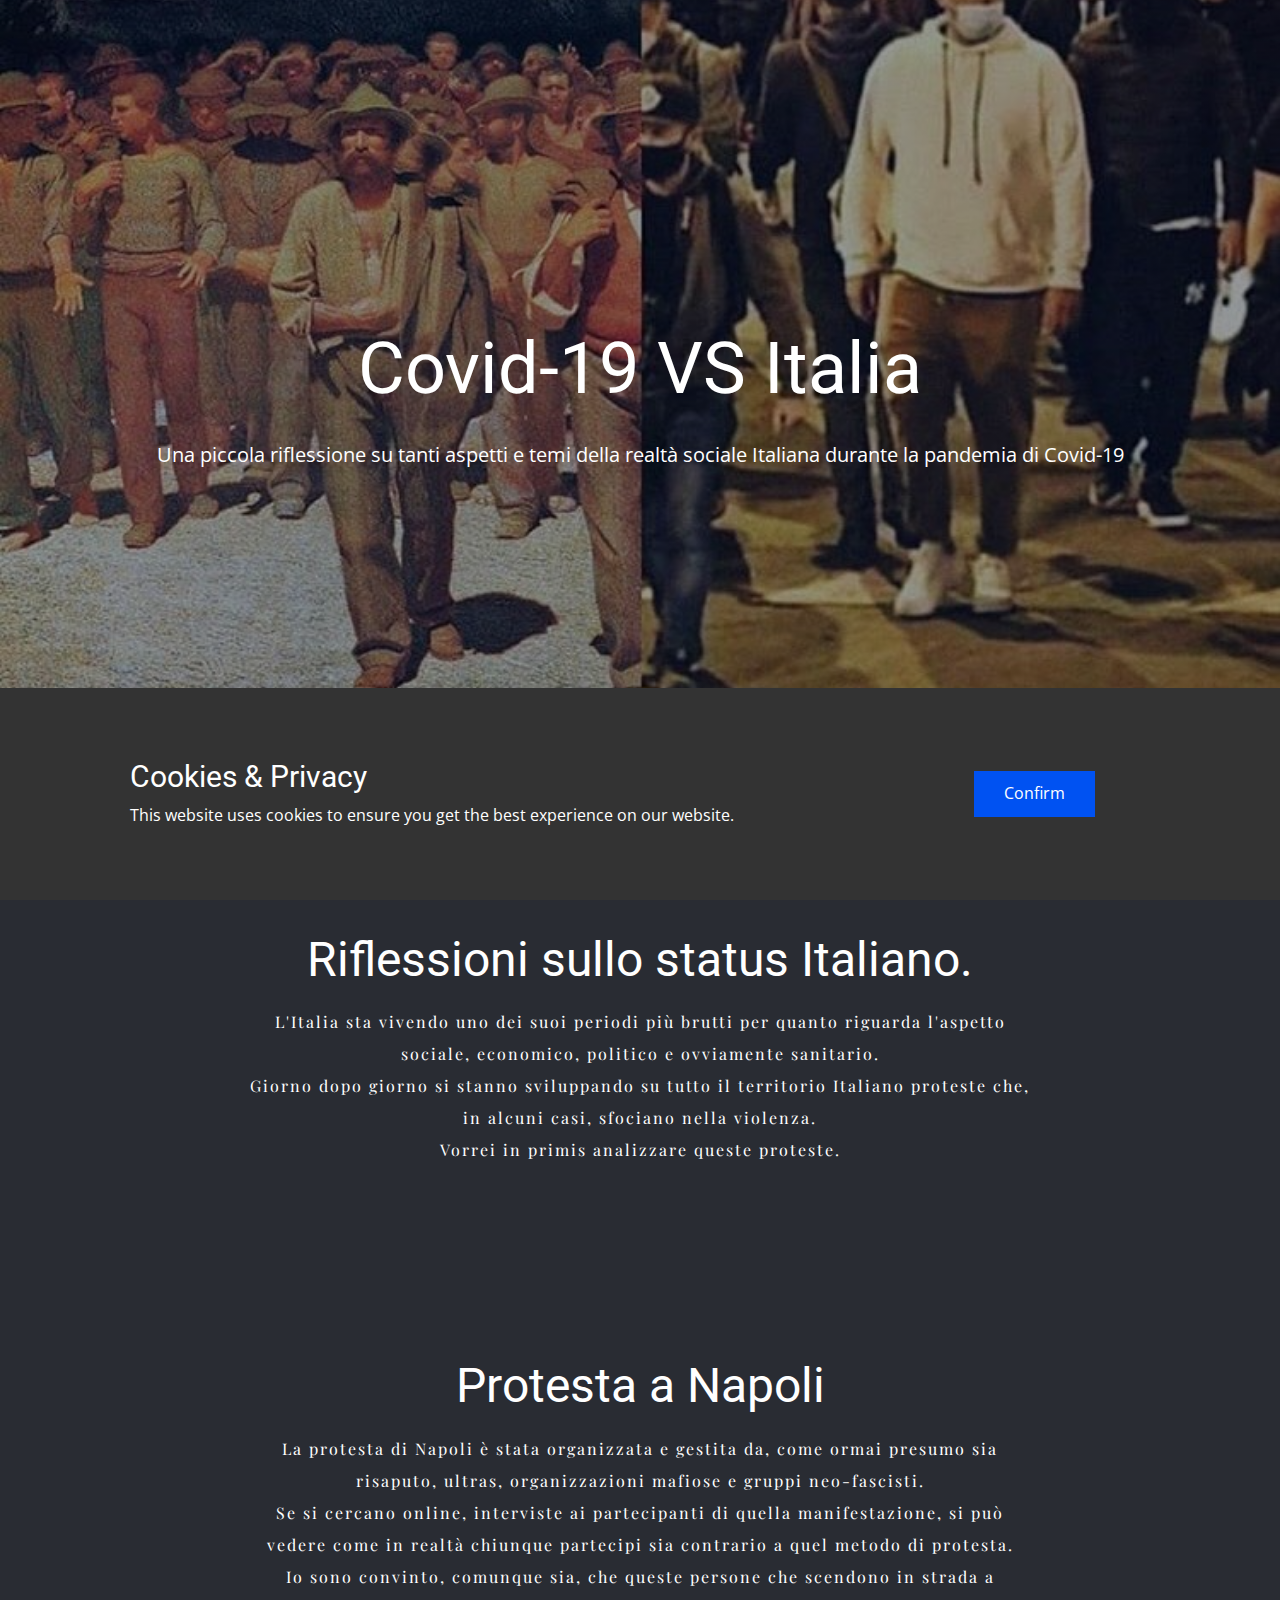
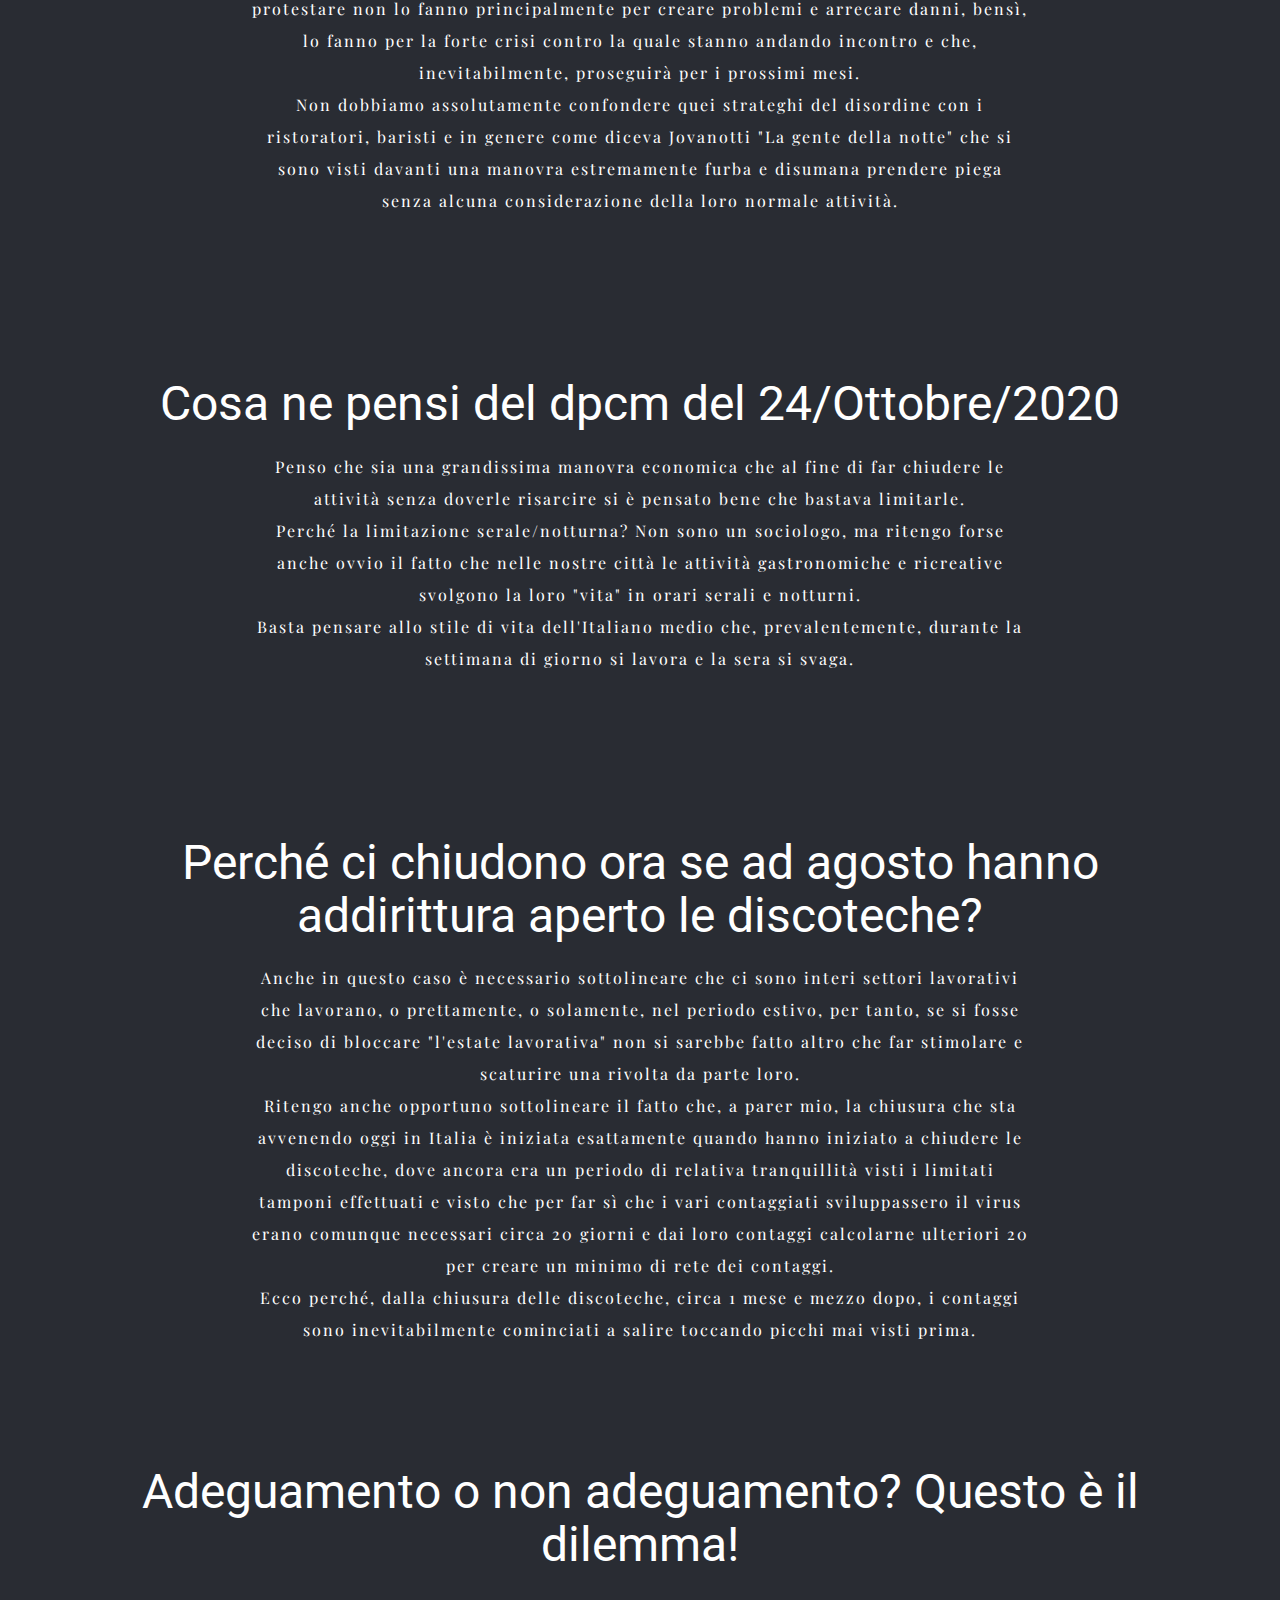
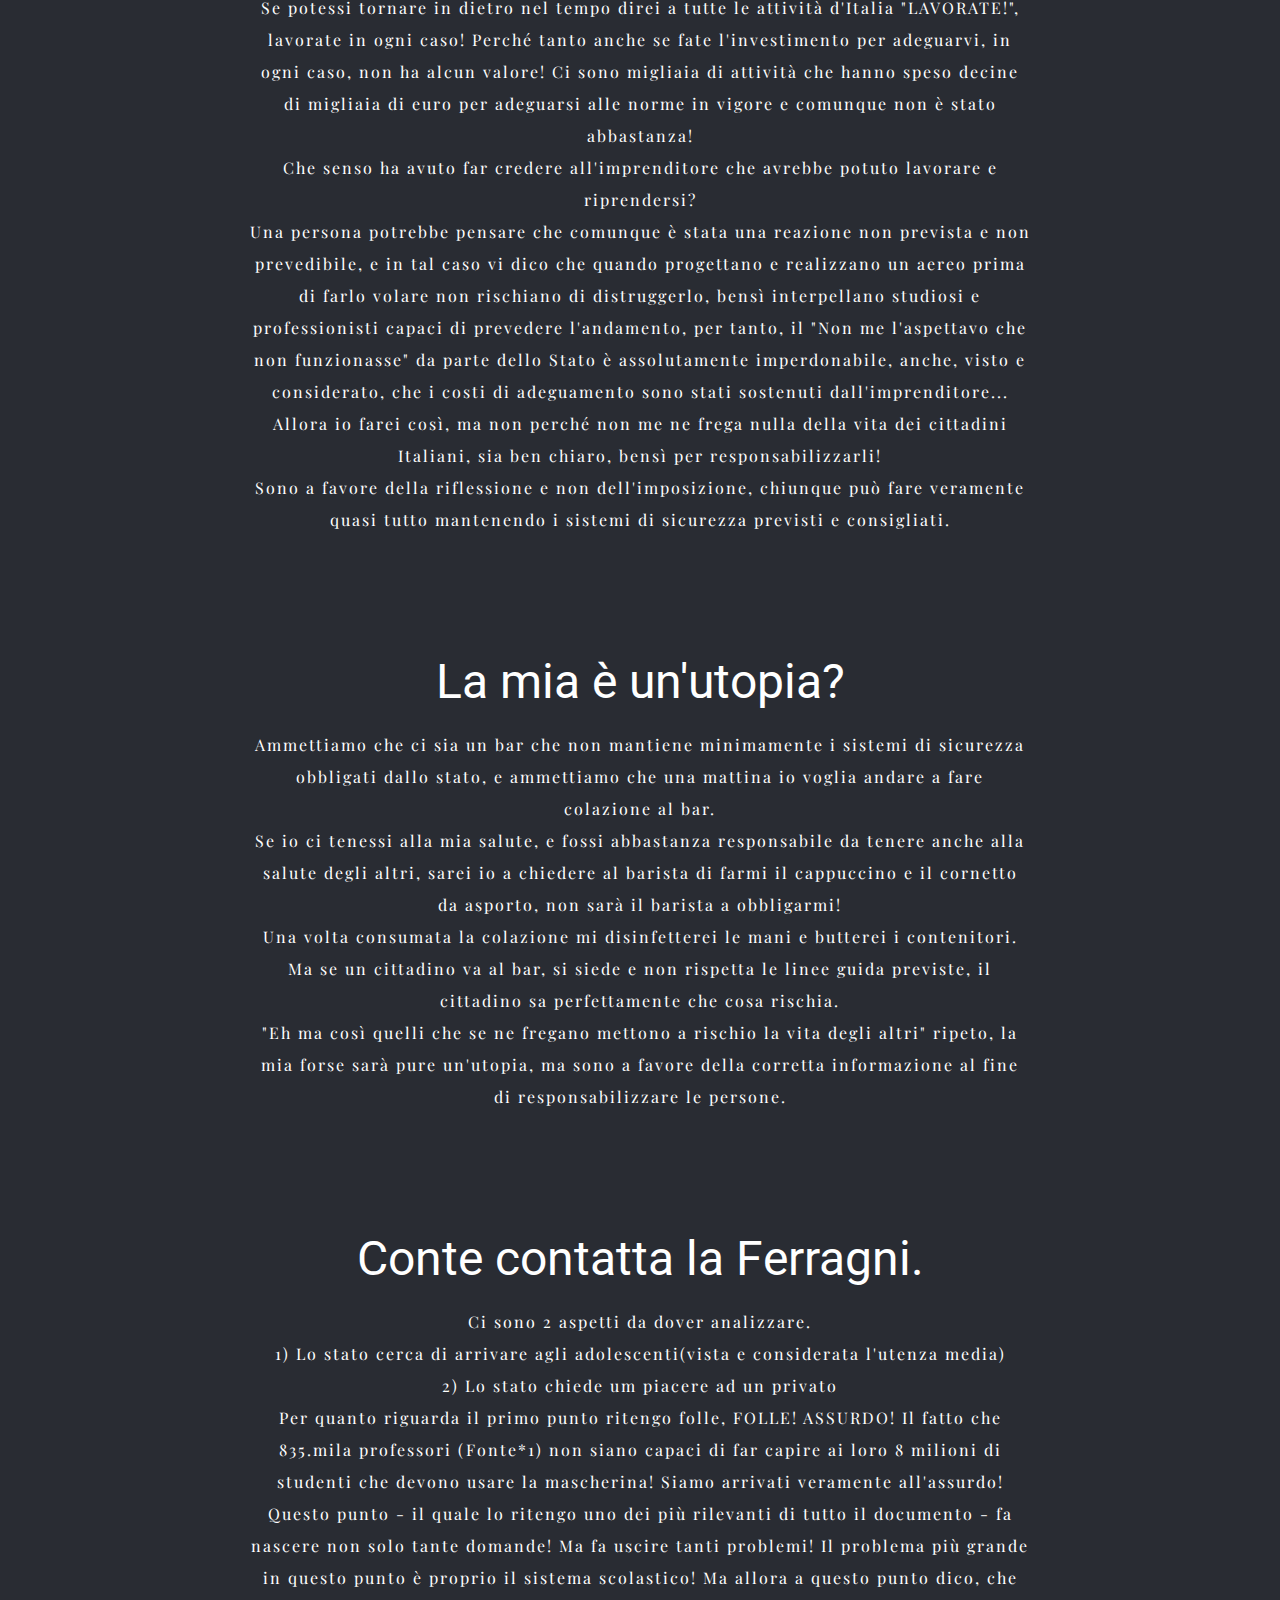
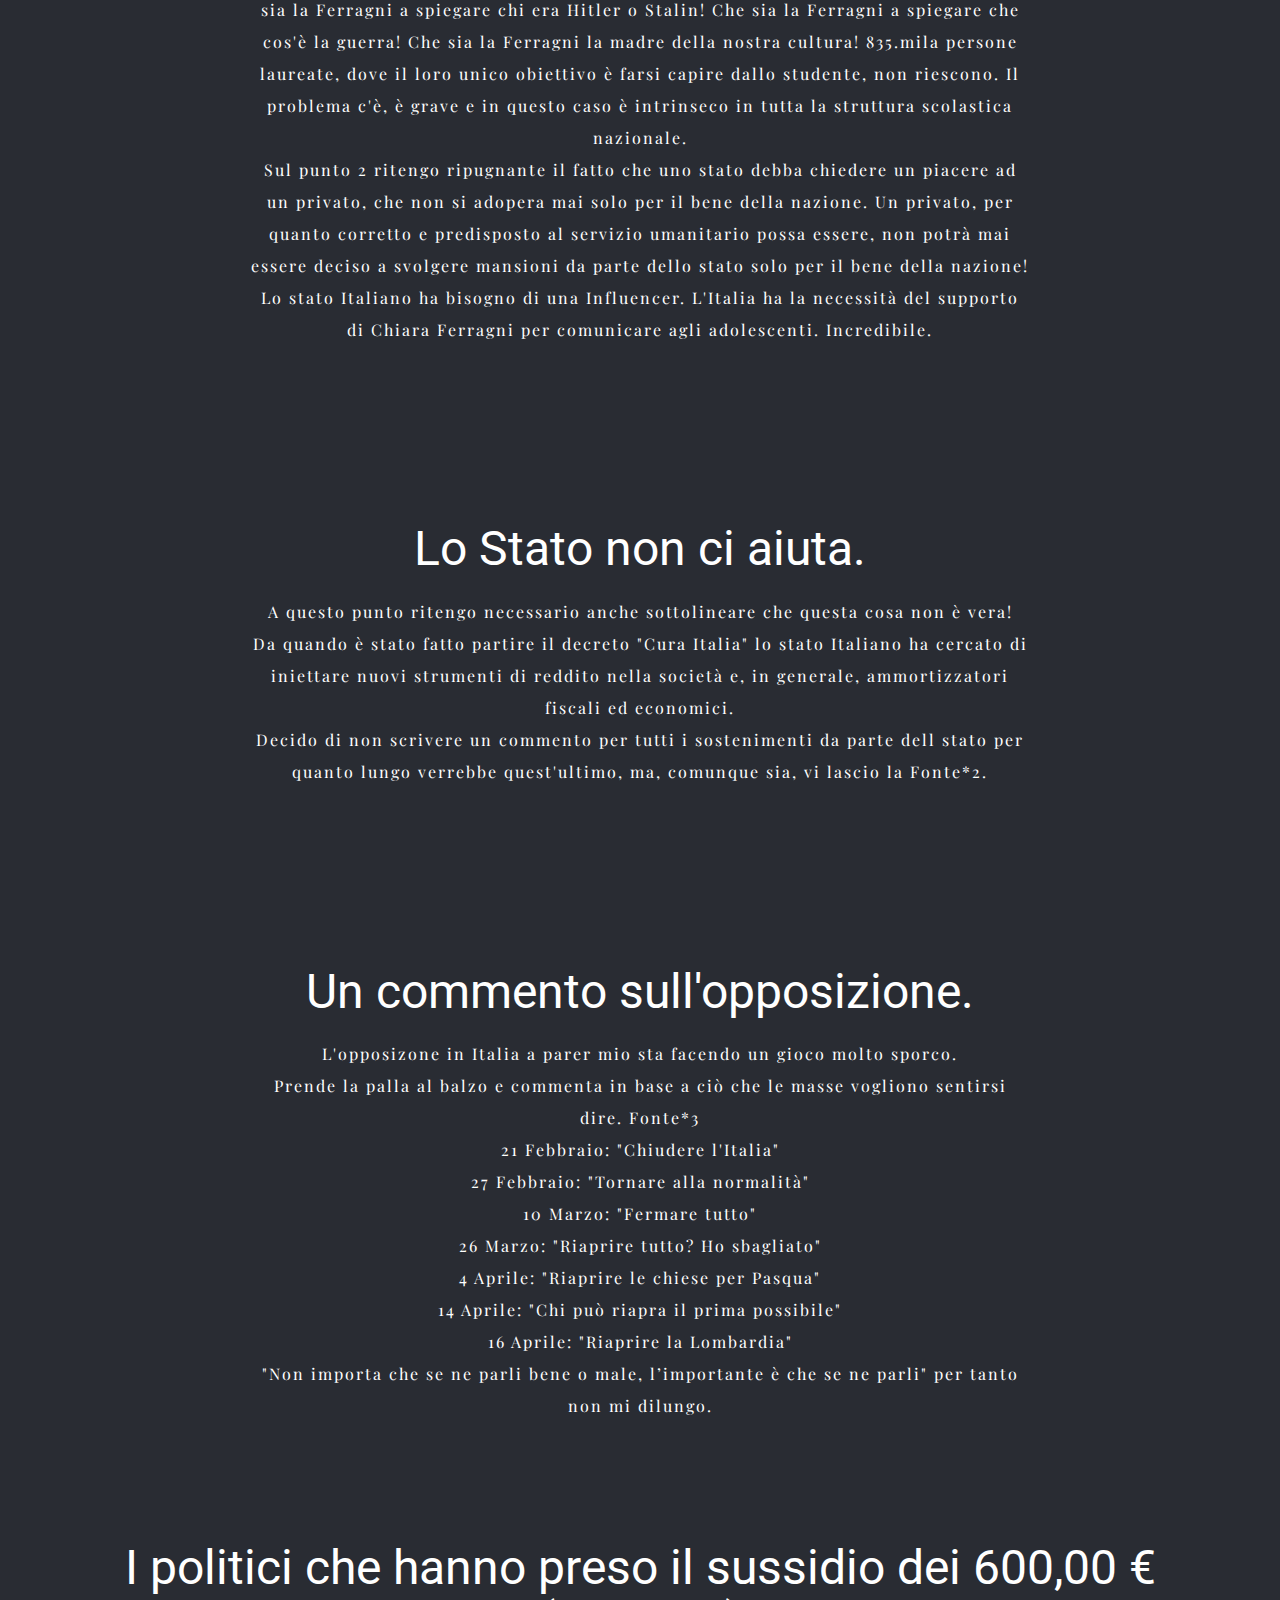
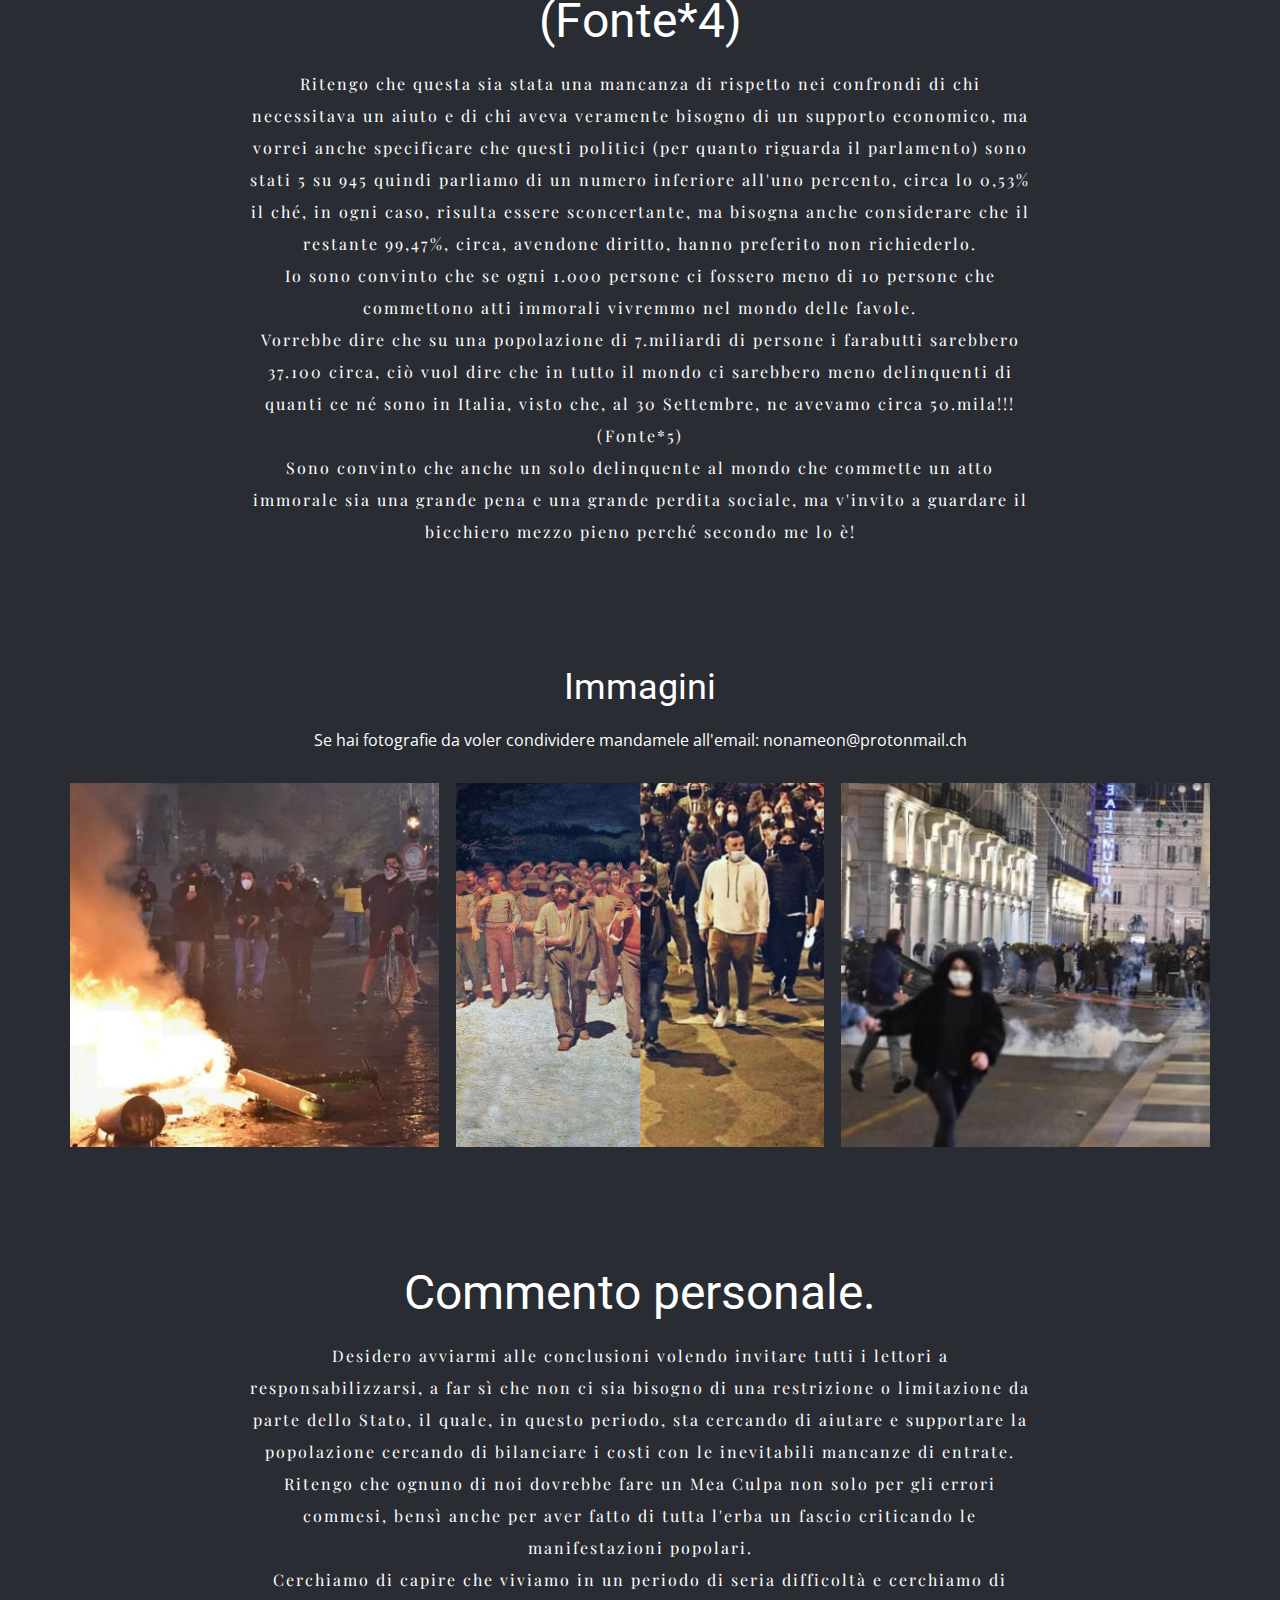
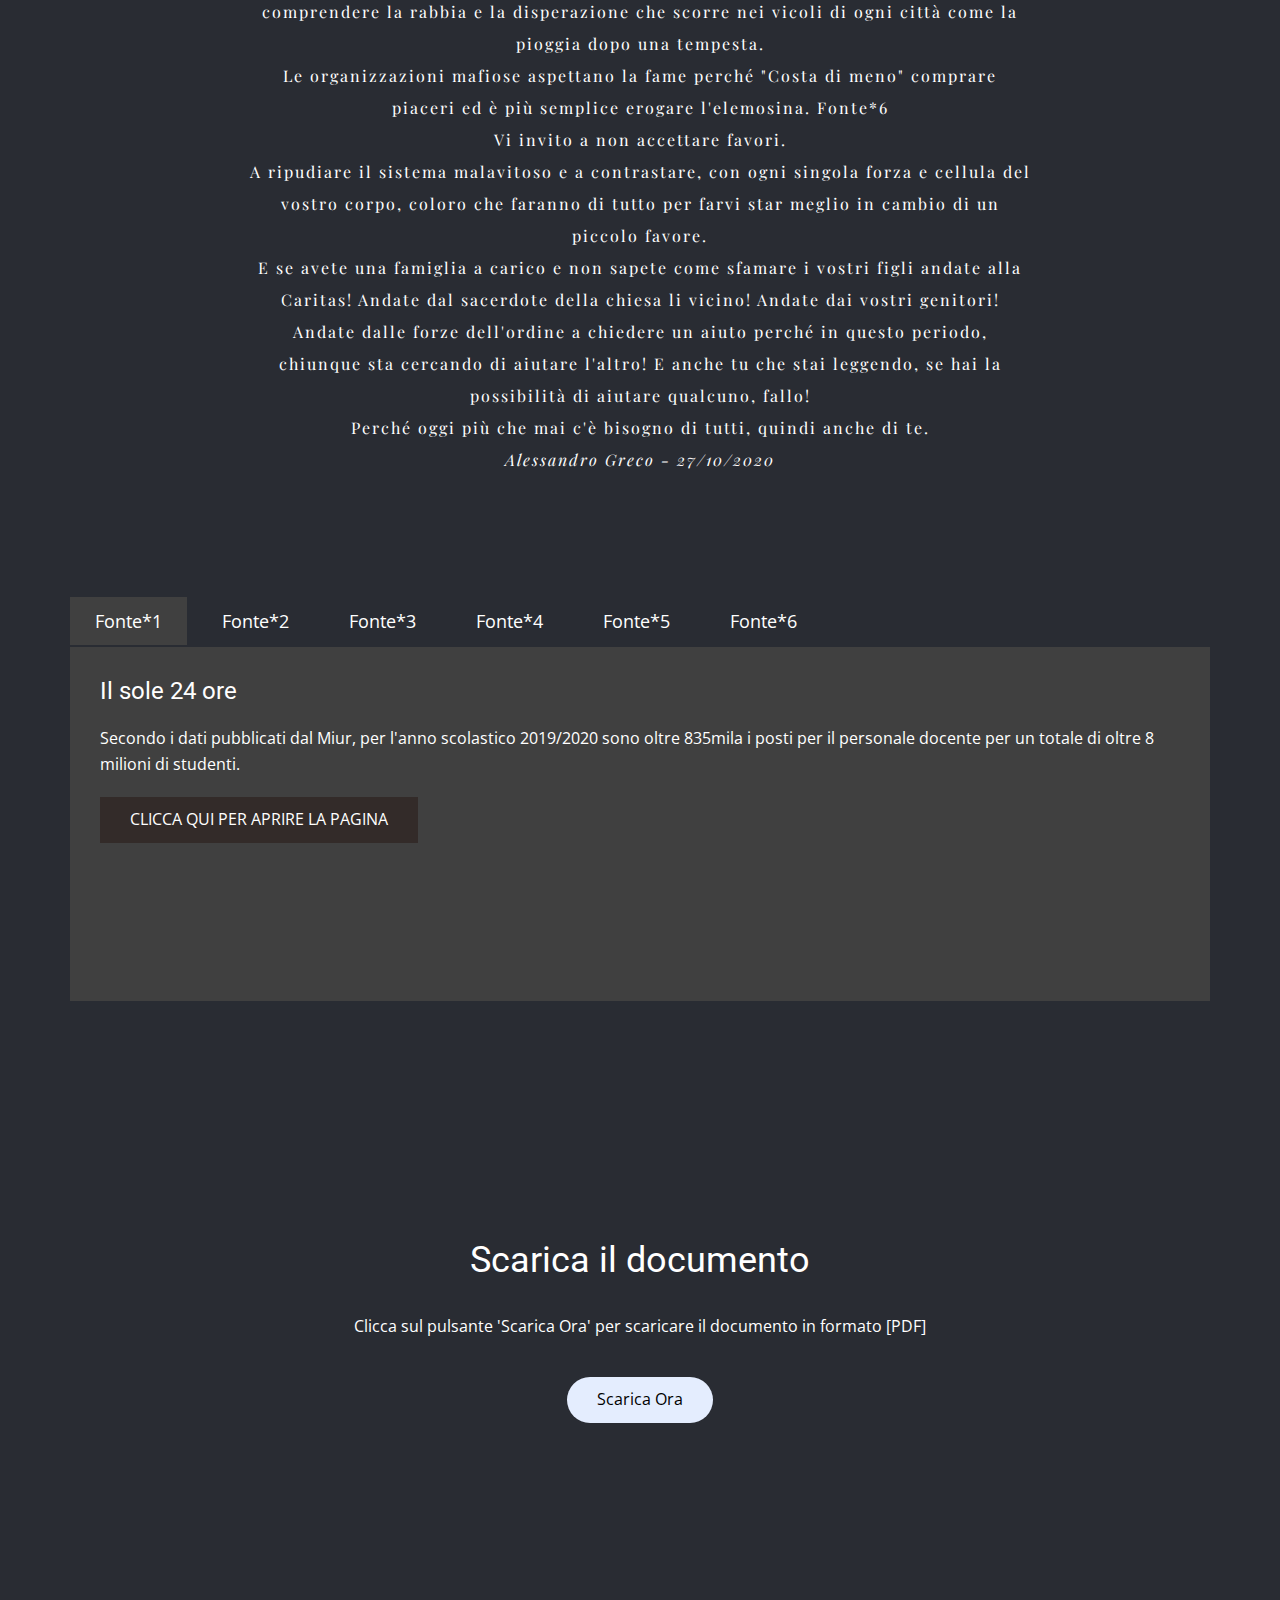
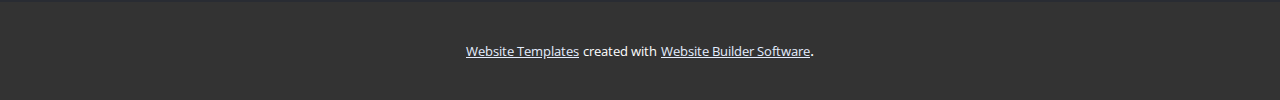
==== commit ed162748: "Update index.html" ====
--- a/index.html
+++ b/index.html
@@ -109,7 +109,7 @@
 
 </ul>
 }</script></head>
-  <body data-home-page="https://website133819.nicepage.io/Covid-19-vs-Italia.html?version=b68f4fe8-3936-4751-b3fc-fab6795a46c4" data-home-page-title="Covid-19 vs Italia" class="u-body">
+  <body data-home-page="https://website133819.nicepage.io/Covid-19-vs-Italia.html?version=00d94546-b54b-46f6-934e-778d8ee046c1" data-home-page-title="Covid-19 vs Italia" class="u-body">
     <section class="u-align-center u-clearfix u-image u-shading u-section-1" src="" id="sec-de4f">
       <div class="u-clearfix u-sheet u-valign-middle u-sheet-1">
         <h1 class="u-text u-text-default u-title u-text-1">Covid-19 VS Italia</h1>
@@ -141,7 +141,7 @@
     <section class="u-align-center u-clearfix u-palette-1-dark-3 u-section-5" id="carousel_537c">
       <div class="u-clearfix u-sheet u-valign-middle u-sheet-1">
         <h1 class="u-text u-text-default u-text-1">Perché ci chiudono ora se ad agosto hanno addirittura aperto le discoteche?</h1>
-        <p class="u-custom-font u-font-playfair-display u-text u-text-2">Anche in questo caso è necessario sottolineare che ci sono interi sistemi lavorativi che lavorano, o prettamente, o solamente, nel periodo estivo, per tanto, se si fosse deciso di bloccare "l'estate lavorativa" non si sarebbe fatto altro che far stimolare e scaturire una rivolta da parte loro. <br>Ritengo anche opportuno sottolineare il fatto che, a parer mio, la chiusura che sta avvenendo oggi in Italia è iniziata esattamente quando hanno iniziato a chiudere le discoteche, dove ancora era un periodo di relativa tranquillità visti i limitati tamponi effettuati e visto che per far sì che i vari contaggiati sviluppassero il virus erano comunque necessari circa 20 giorni e dai loro contaggi calcolarne ulteriori 20 per creare un minimo di rete dei contaggi. <br>Ecco perché, dalla chiusura delle discoteche, circa 1 mese e mezzo dopo, i contaggi sono inevitabilmente cominciati a salire toccando picchi mai visti prima.
+        <p class="u-custom-font u-font-playfair-display u-text u-text-2">Anche in questo caso è necessario sottolineare che ci sono interi settori lavorativi che lavorano, o prettamente, o solamente, nel periodo estivo, per tanto, se si fosse deciso di bloccare "l'estate lavorativa" non si sarebbe fatto altro che far stimolare e scaturire una rivolta da parte loro. <br>Ritengo anche opportuno sottolineare il fatto che, a parer mio, la chiusura che sta avvenendo oggi in Italia è iniziata esattamente quando hanno iniziato a chiudere le discoteche, dove ancora era un periodo di relativa tranquillità visti i limitati tamponi effettuati e visto che per far sì che i vari contaggiati sviluppassero il virus erano comunque necessari circa 20 giorni e dai loro contaggi calcolarne ulteriori 20 per creare un minimo di rete dei contaggi. <br>Ecco perché, dalla chiusura delle discoteche, circa 1 mese e mezzo dopo, i contaggi sono inevitabilmente cominciati a salire toccando picchi mai visti prima.
         </p>
       </div>
     </section>
@@ -193,7 +193,7 @@
         <p class="u-text u-text-2">Se hai fotografie da voler condividere mandamele all'email: nonameon@protonmail.ch</p>
         <div class="u-expanded-width u-gallery u-layout-grid u-lightbox u-show-text-on-hover u-gallery-1">
           <div class="u-gallery-inner u-gallery-inner-1">
-            <div class="u-effect-fade u-gallery-item" data-href="https://www.ilfattoquotidiano.it/2020/10/26/proteste-in-tutta-italia-contro-le-norme-anti-covid-a-napoli-in-migliaia-davanti-alla-regione-lanci-di-fumogeni-da-torino-a-lecce/5980816/" data-target="_blank">
+            <div class="u-effect-fade u-gallery-item">
               <div class="u-back-slide">
                 <img class="u-back-image u-expanded" src="images/ilfattoquotidiano.jpg">
               </div>
@@ -202,7 +202,7 @@
                 <p class="u-gallery-text"></p>
               </div>
             </div>
-            <div class="u-effect-fade u-gallery-item" data-href="https://www.instagram.com/p/CGtDZG1AwkH/" data-target="_blank">
+            <div class="u-effect-fade u-gallery-item">
               <div class="u-back-slide" data-image-width="750" data-image-height="744">
                 <img class="u-back-image u-expanded" src="images/covid-protesta-napoli.jpg">
               </div>
@@ -211,7 +211,7 @@
                 <p class="u-gallery-text"></p>
               </div>
             </div>
-            <div class="u-effect-fade u-gallery-item" data-href="https://gds.it/articoli/cronaca/2020/10/26/dpcm-proteste-in-molte-piazze-ditalia-contro-le-misure-caos-a-milano-e-torino-f7573be3-f1c2-4af1-b299-36f953098280/" data-target="_blank">
+            <div class="u-effect-fade u-gallery-item">
               <div class="u-back-slide">
                 <img class="u-back-image u-expanded" src="images/gds.jpg">
               </div>
@@ -383,4 +383,4 @@
 @media (max-width: 575px){ .u-cookies-consent .u-sheet-1 {min-height: 121px}
 .u-cookies-consent .u-layout-cell-1 {min-height: 100px}
 .u-cookies-consent .u-layout-cell-2 {min-height: 15px} }</style></section></body>
-</html>+</html>
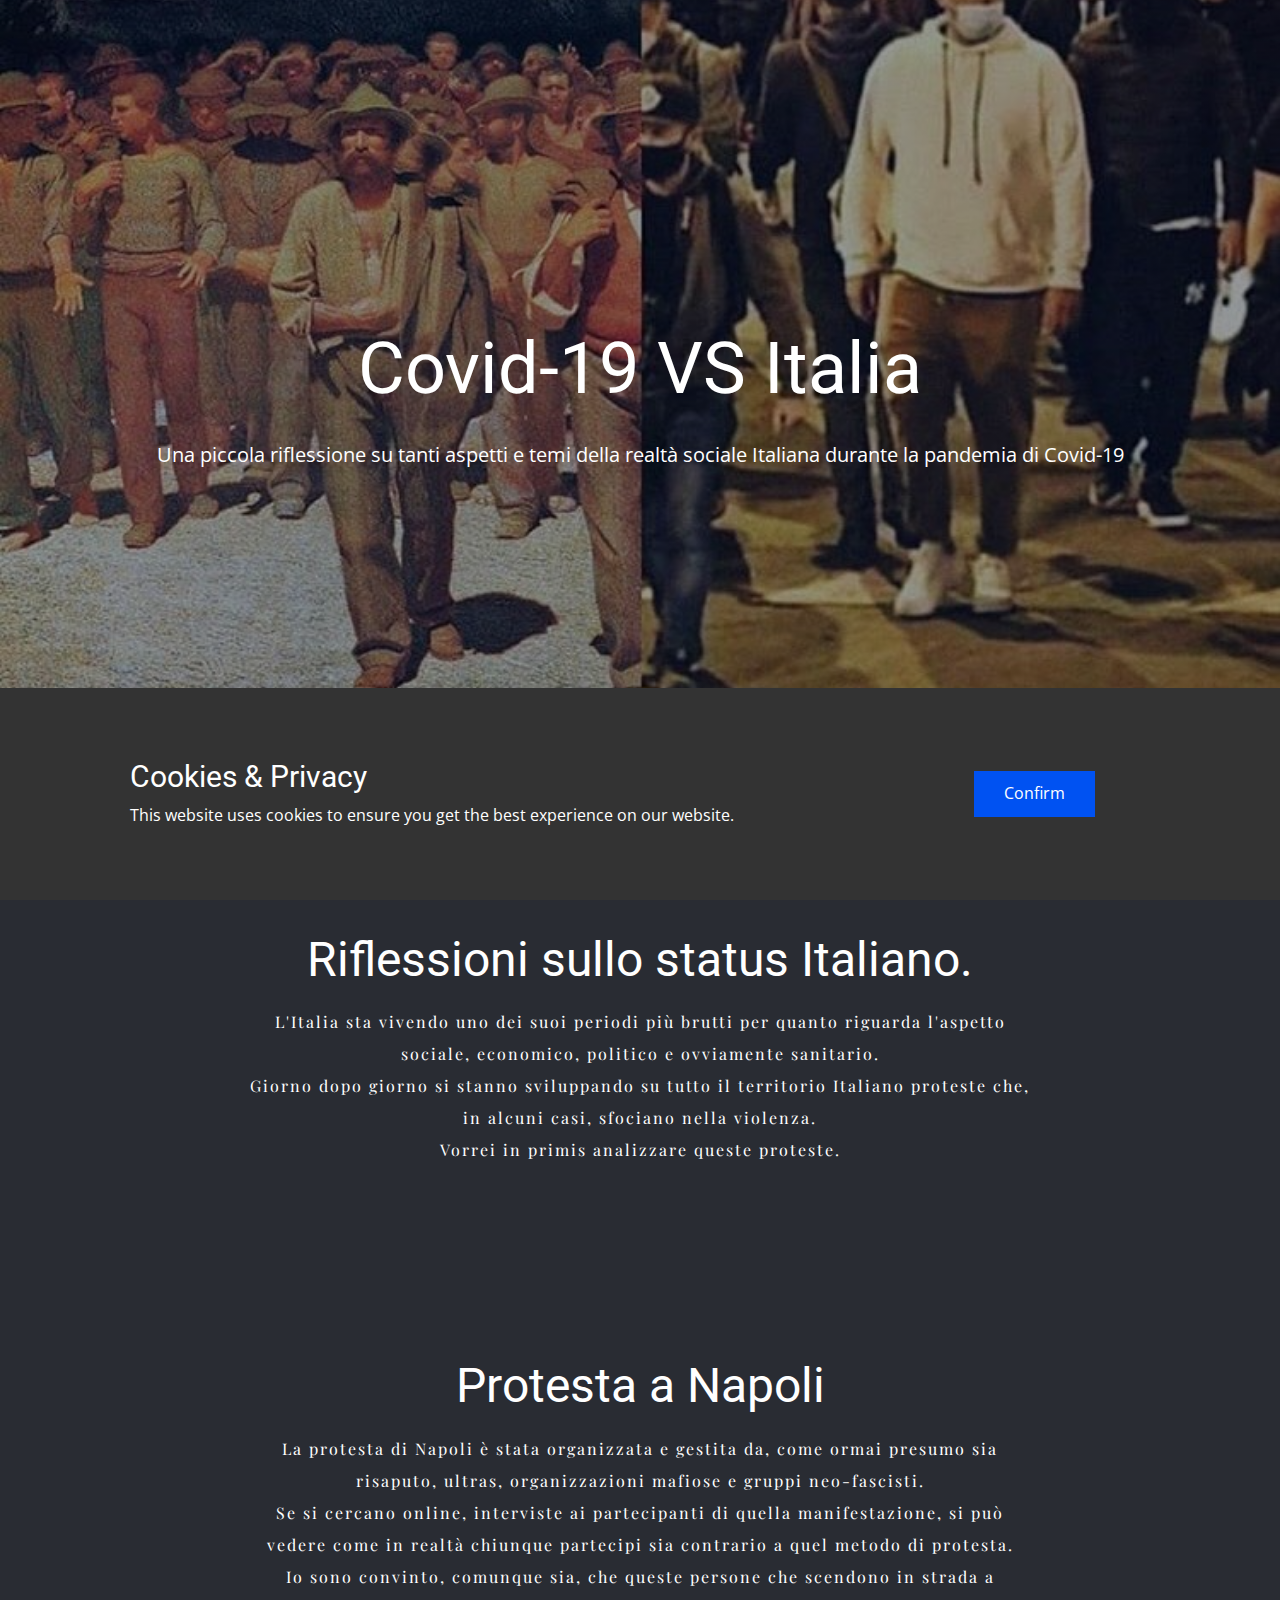
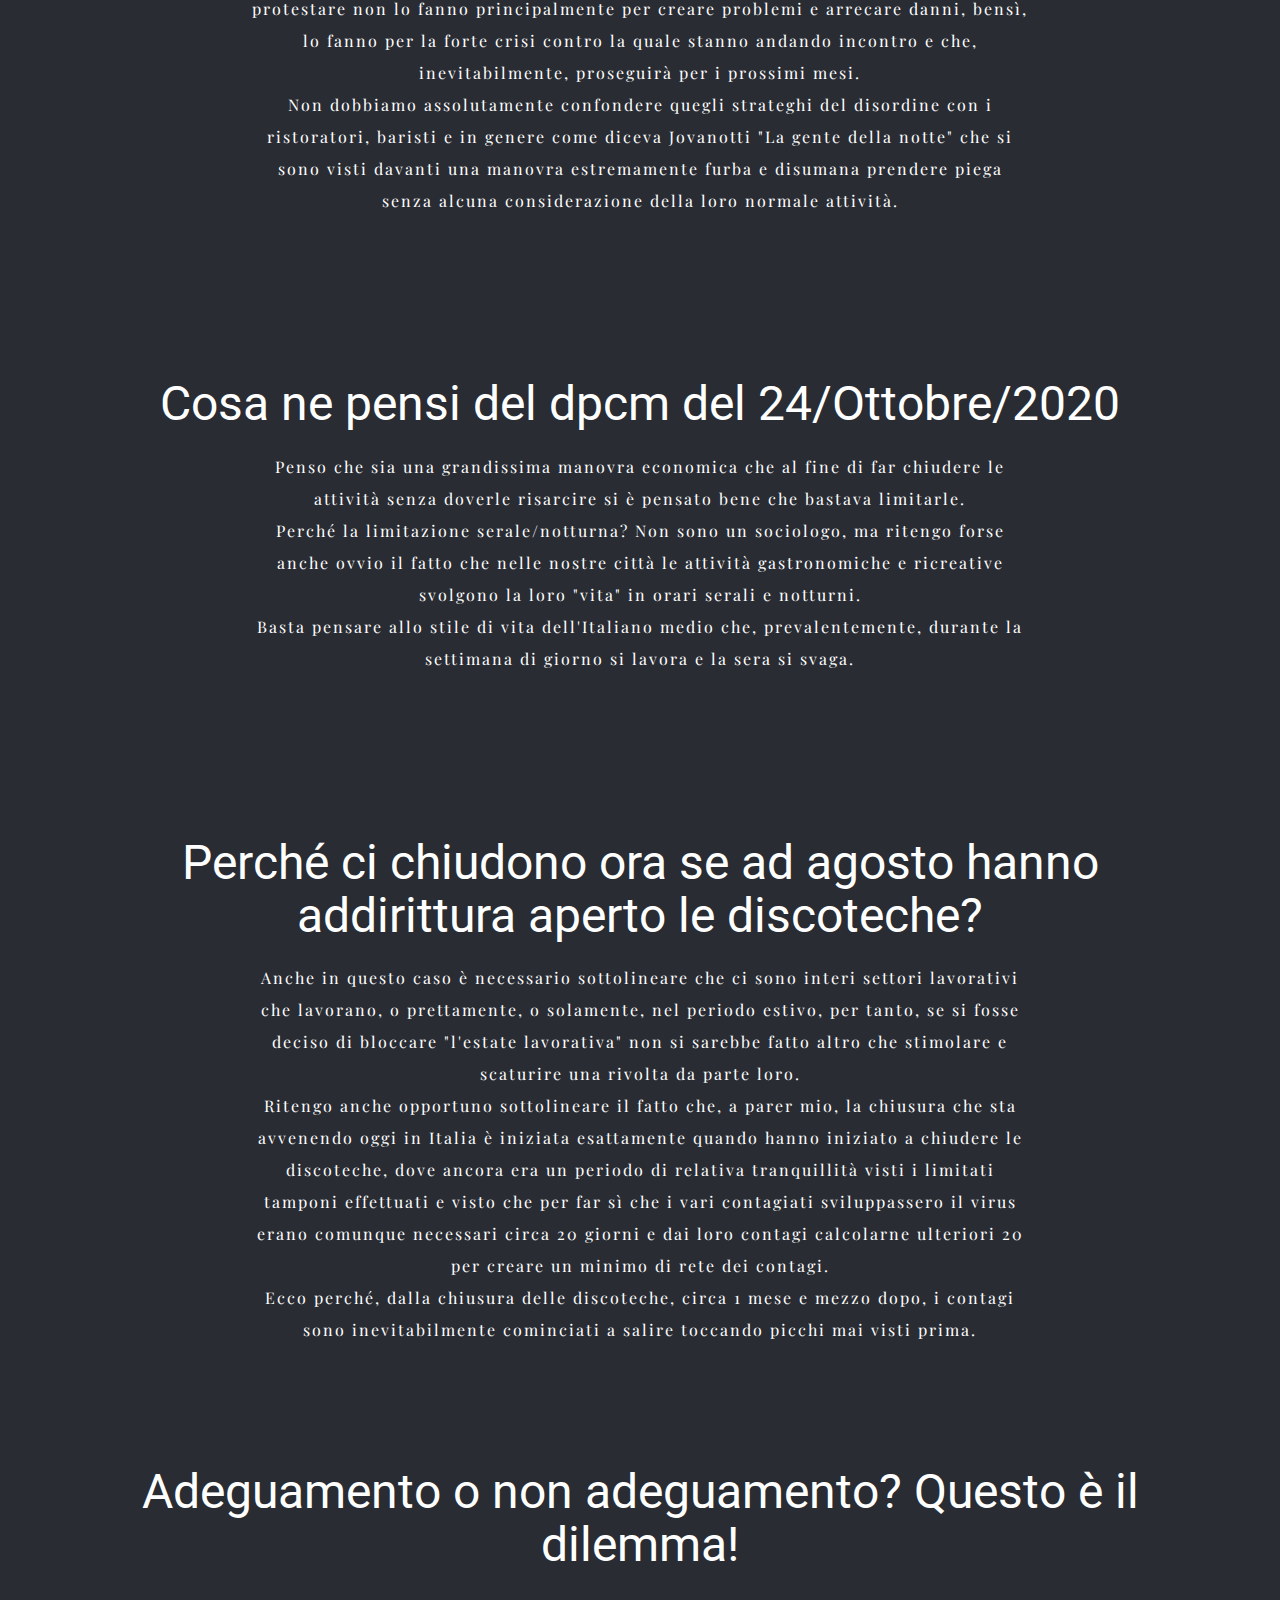
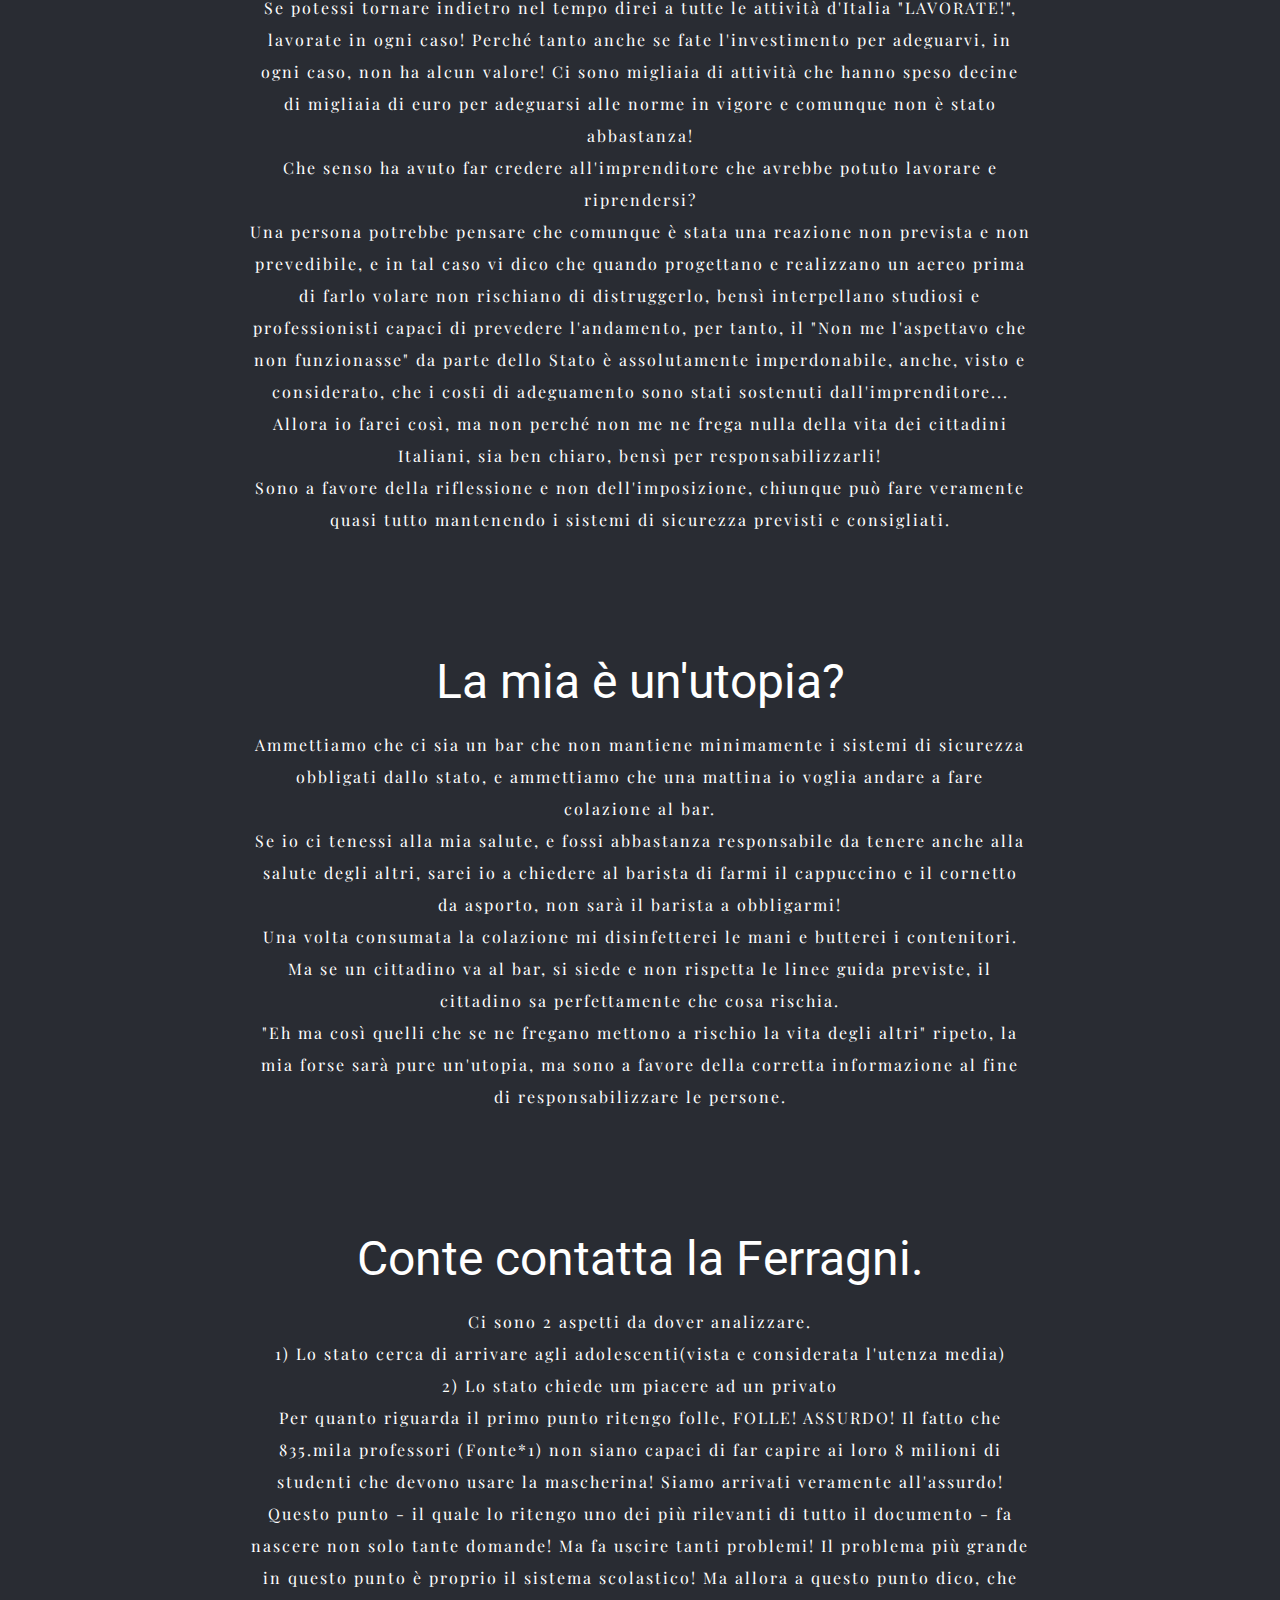
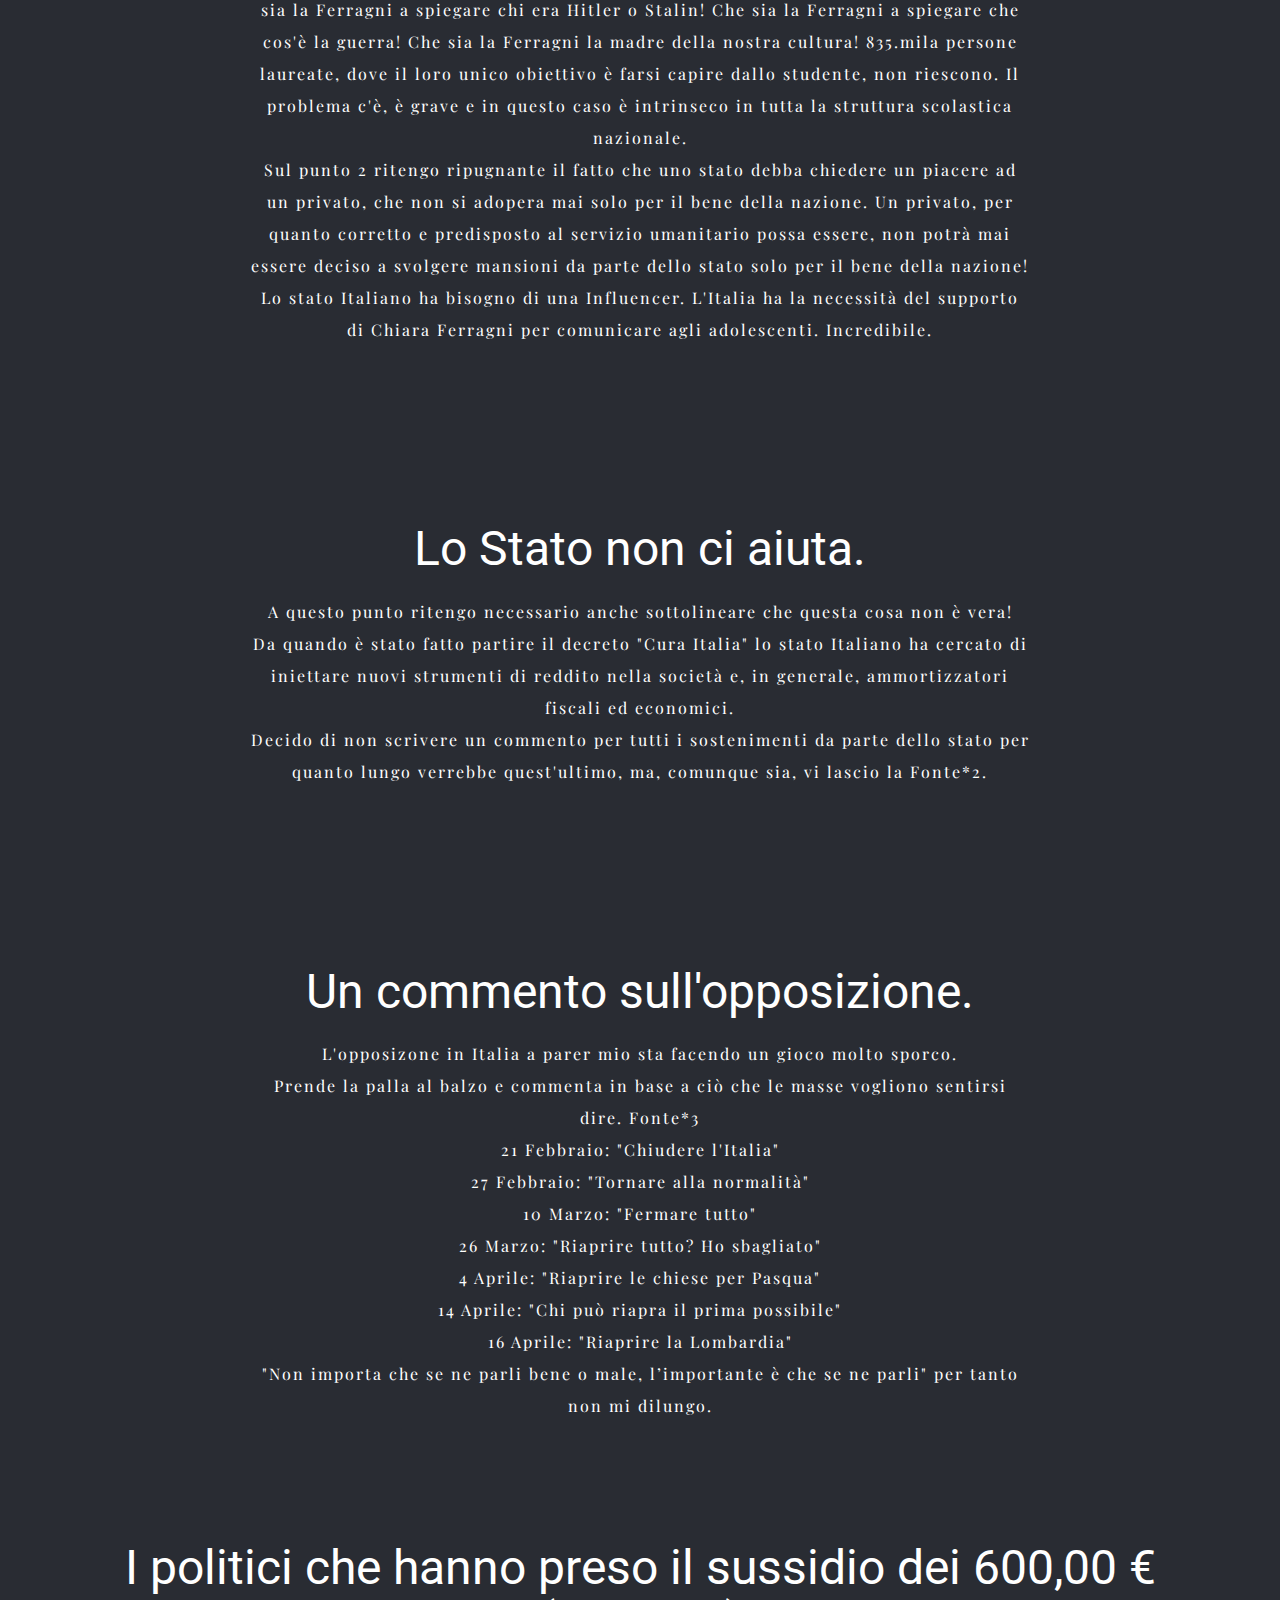
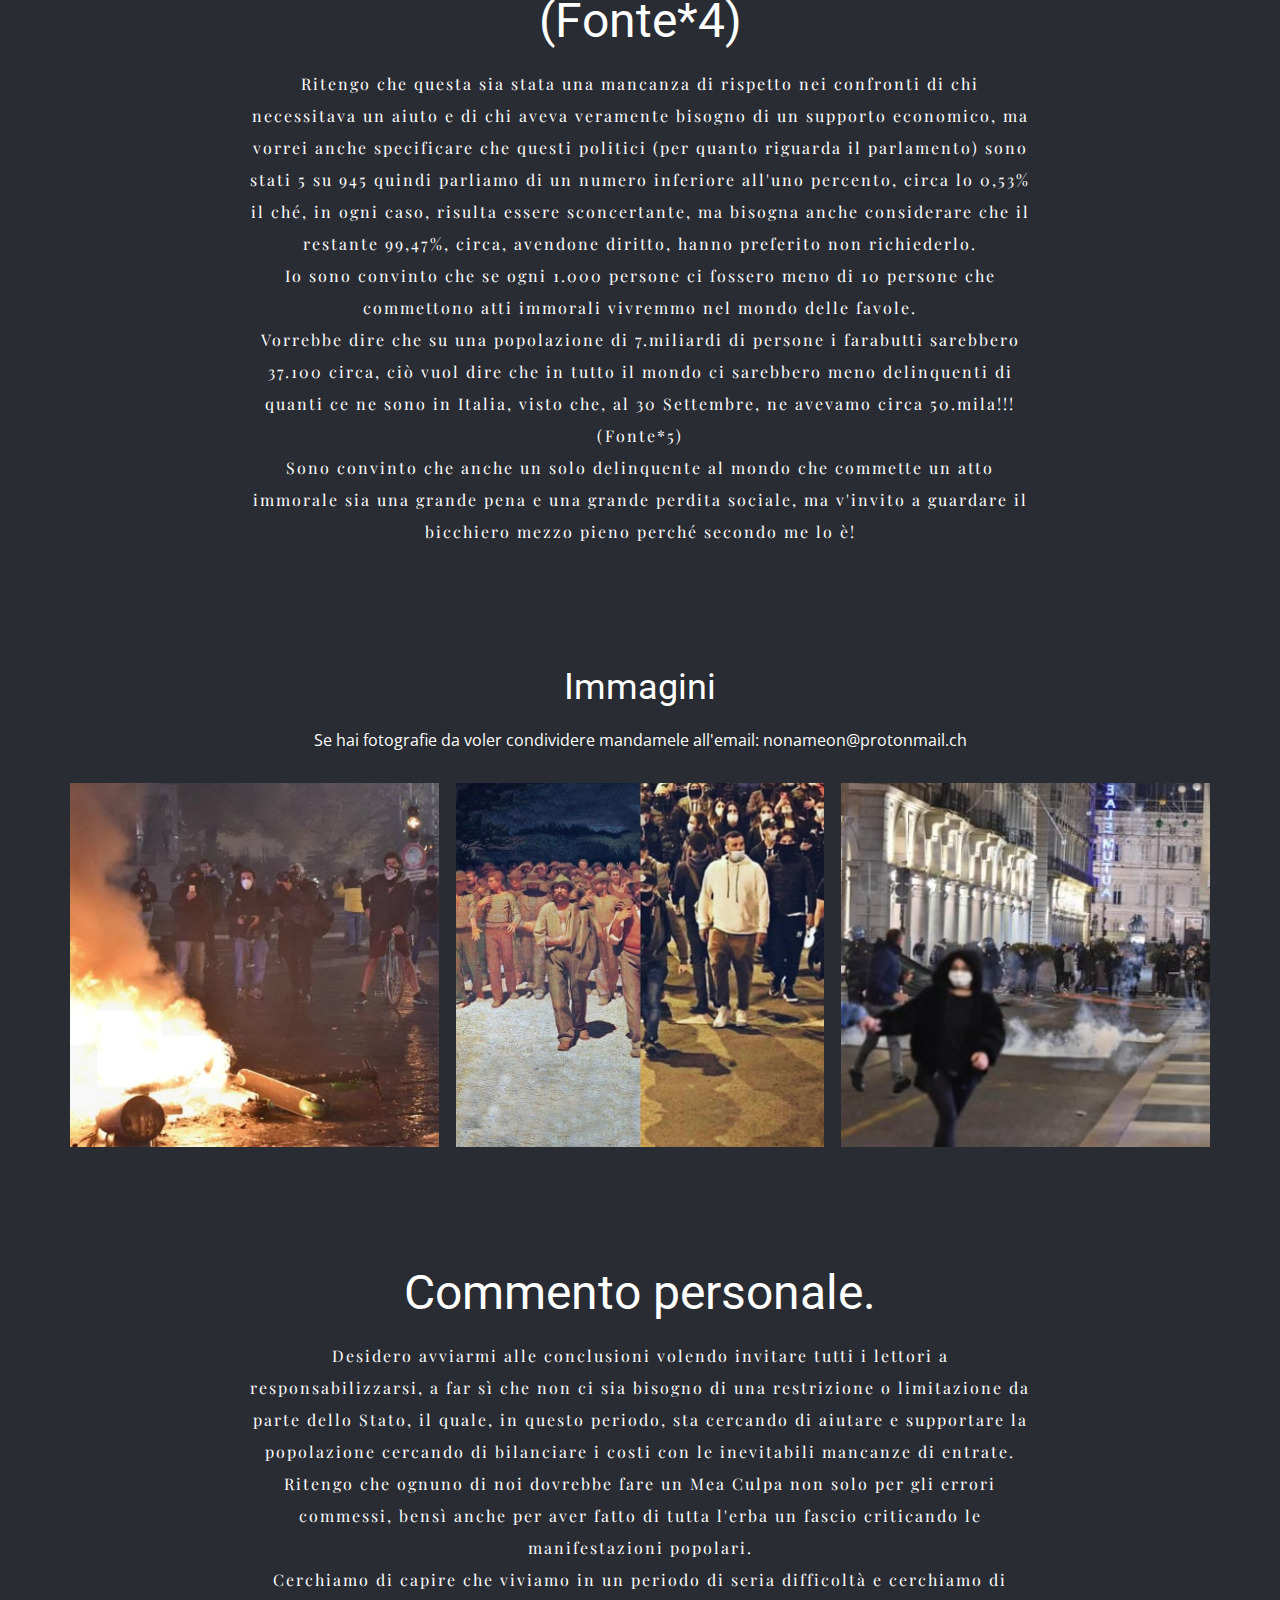
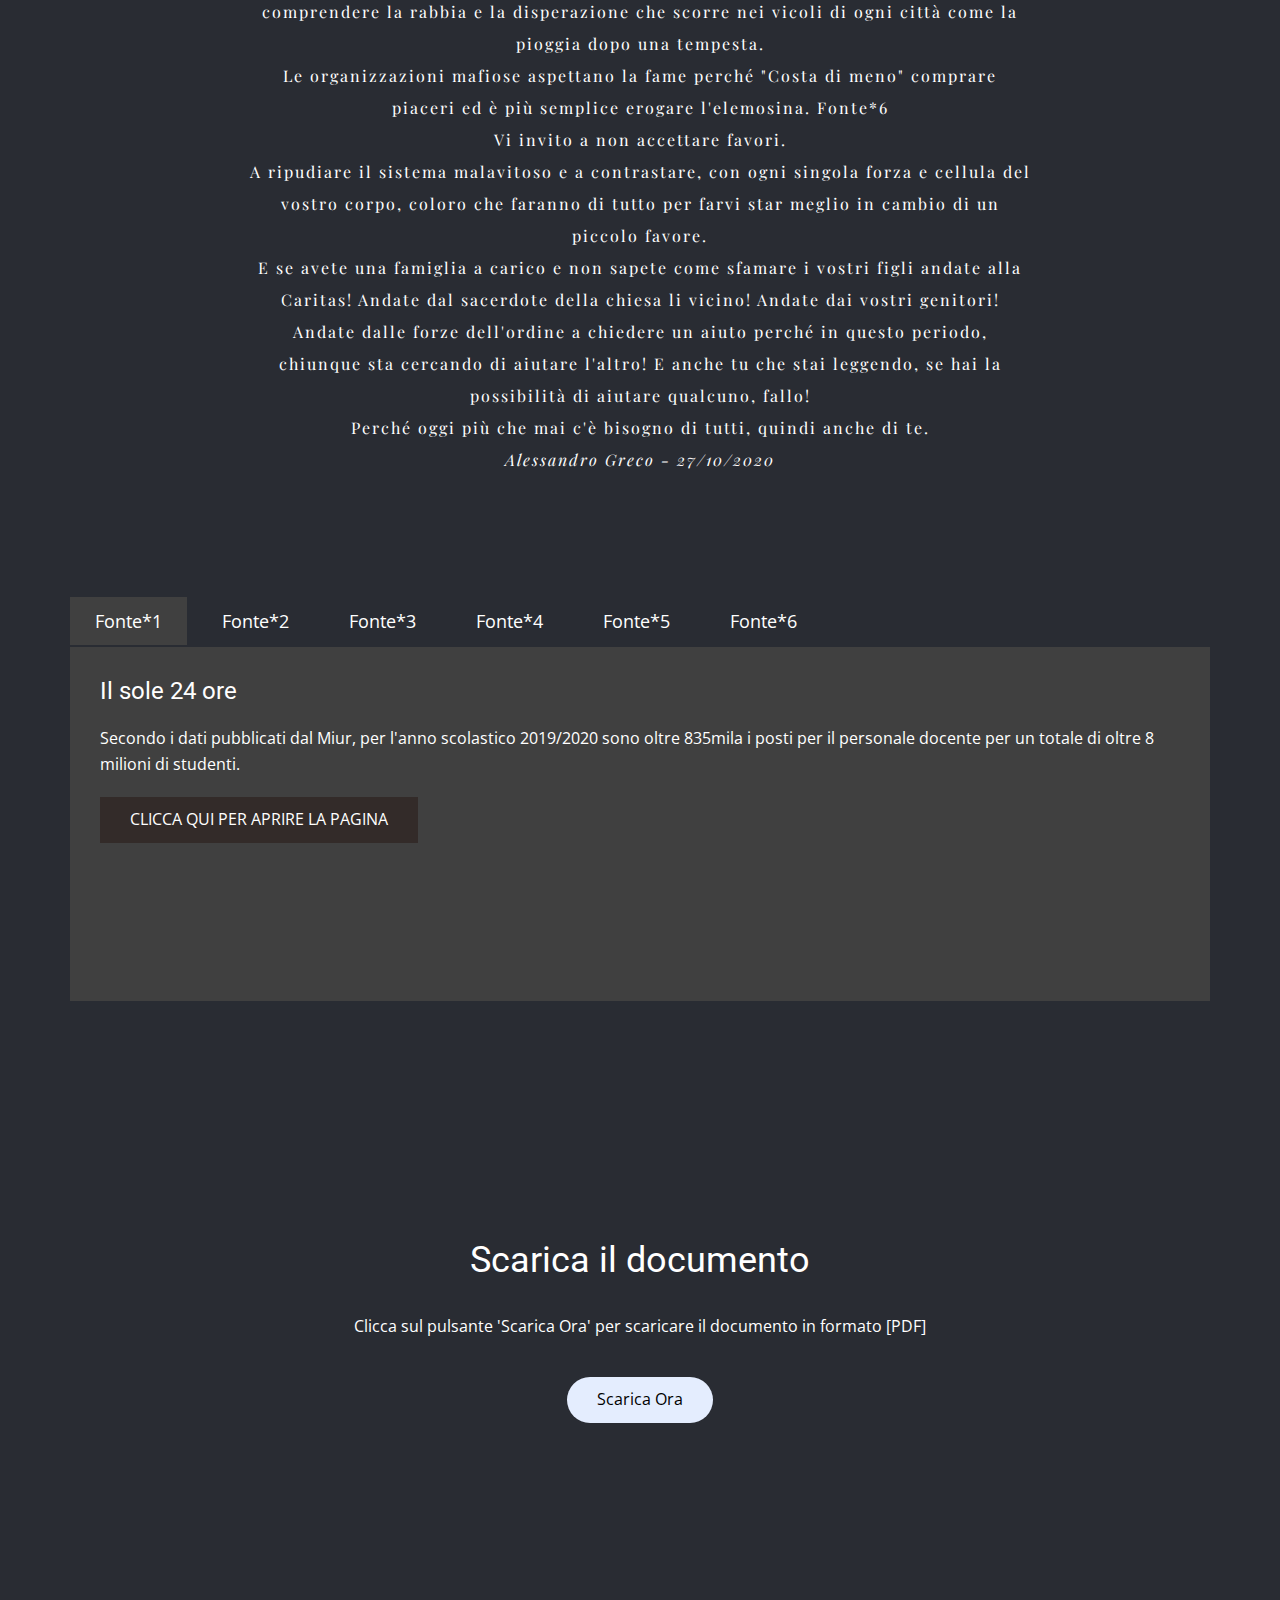
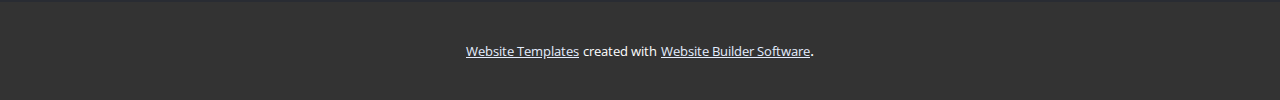
==== commit 395e73f9: "Update index.html" ====
--- a/index.html
+++ b/index.html
@@ -127,7 +127,7 @@
     <section class="u-align-center u-clearfix u-palette-1-dark-3 u-section-3" id="carousel_cbd3">
       <div class="u-clearfix u-sheet u-valign-middle u-sheet-1">
         <h1 class="u-text u-text-default u-text-1">Protesta a Napoli</h1>
-        <p class="u-custom-font u-font-playfair-display u-text u-text-2">La protesta di Napoli è stata organizzata e gestita da, come ormai presumo sia risaputo, ultras, organizzazioni mafiose e gruppi neo-fascisti. <br>Se si cercano online, interviste ai partecipanti di quella manifestazione, si può vedere come in realtà chiunque partecipi sia contrario a quel metodo di protesta. <br>Io sono convinto, comunque sia, che queste persone che scendono in strada a protestare non lo fanno principalmente per creare problemi e arrecare danni, bensì, lo fanno per la forte crisi contro la quale stanno andando incontro e che, inevitabilmente, proseguirà per i prossimi mesi. <br>Non dobbiamo assolutamente confondere quei strateghi del disordine con i ristoratori, baristi e in genere come diceva Jovanotti "La gente della notte" che si sono visti davanti una manovra estremamente furba e disumana prendere piega senza alcuna considerazione della loro normale attività.
+        <p class="u-custom-font u-font-playfair-display u-text u-text-2">La protesta di Napoli è stata organizzata e gestita da, come ormai presumo sia risaputo, ultras, organizzazioni mafiose e gruppi neo-fascisti. <br>Se si cercano online, interviste ai partecipanti di quella manifestazione, si può vedere come in realtà chiunque partecipi sia contrario a quel metodo di protesta. <br>Io sono convinto, comunque sia, che queste persone che scendono in strada a protestare non lo fanno principalmente per creare problemi e arrecare danni, bensì, lo fanno per la forte crisi contro la quale stanno andando incontro e che, inevitabilmente, proseguirà per i prossimi mesi. <br>Non dobbiamo assolutamente confondere quegli strateghi del disordine con i ristoratori, baristi e in genere come diceva Jovanotti "La gente della notte" che si sono visti davanti una manovra estremamente furba e disumana prendere piega senza alcuna considerazione della loro normale attività.
         </p>
       </div>
     </section>
@@ -141,14 +141,14 @@
     <section class="u-align-center u-clearfix u-palette-1-dark-3 u-section-5" id="carousel_537c">
       <div class="u-clearfix u-sheet u-valign-middle u-sheet-1">
         <h1 class="u-text u-text-default u-text-1">Perché ci chiudono ora se ad agosto hanno addirittura aperto le discoteche?</h1>
-        <p class="u-custom-font u-font-playfair-display u-text u-text-2">Anche in questo caso è necessario sottolineare che ci sono interi settori lavorativi che lavorano, o prettamente, o solamente, nel periodo estivo, per tanto, se si fosse deciso di bloccare "l'estate lavorativa" non si sarebbe fatto altro che far stimolare e scaturire una rivolta da parte loro. <br>Ritengo anche opportuno sottolineare il fatto che, a parer mio, la chiusura che sta avvenendo oggi in Italia è iniziata esattamente quando hanno iniziato a chiudere le discoteche, dove ancora era un periodo di relativa tranquillità visti i limitati tamponi effettuati e visto che per far sì che i vari contaggiati sviluppassero il virus erano comunque necessari circa 20 giorni e dai loro contaggi calcolarne ulteriori 20 per creare un minimo di rete dei contaggi. <br>Ecco perché, dalla chiusura delle discoteche, circa 1 mese e mezzo dopo, i contaggi sono inevitabilmente cominciati a salire toccando picchi mai visti prima.
+        <p class="u-custom-font u-font-playfair-display u-text u-text-2">Anche in questo caso è necessario sottolineare che ci sono interi settori lavorativi che lavorano, o prettamente, o solamente, nel periodo estivo, per tanto, se si fosse deciso di bloccare "l'estate lavorativa" non si sarebbe fatto altro che stimolare e scaturire una rivolta da parte loro. <br>Ritengo anche opportuno sottolineare il fatto che, a parer mio, la chiusura che sta avvenendo oggi in Italia è iniziata esattamente quando hanno iniziato a chiudere le discoteche, dove ancora era un periodo di relativa tranquillità visti i limitati tamponi effettuati e visto che per far sì che i vari contagiati sviluppassero il virus erano comunque necessari circa 20 giorni e dai loro contagi calcolarne ulteriori 20 per creare un minimo di rete dei contagi. <br>Ecco perché, dalla chiusura delle discoteche, circa 1 mese e mezzo dopo, i contagi sono inevitabilmente cominciati a salire toccando picchi mai visti prima.
         </p>
       </div>
     </section>
     <section class="u-align-center u-clearfix u-palette-1-dark-3 u-section-6" id="carousel_a5c9">
       <div class="u-clearfix u-sheet u-valign-middle u-sheet-1">
         <h1 class="u-text u-text-default u-text-1">Adeguamento o non adeguamento? Questo è il dilemma!</h1>
-        <p class="u-custom-font u-font-playfair-display u-text u-text-2">Se potessi tornare in dietro nel tempo direi a tutte le attività d'Italia "LAVORATE!", lavorate in ogni caso! Perché tanto anche se fate l'investimento per adeguarvi, in ogni caso, non ha alcun valore! Ci sono migliaia di attività che hanno speso decine di migliaia di euro per adeguarsi alle norme in vigore e comunque non è stato abbastanza! <br>Che senso ha avuto far credere all'imprenditore che avrebbe potuto lavorare e riprendersi? <br>Una persona potrebbe pensare che comunque è stata una reazione non prevista e non prevedibile, e in tal caso vi dico che quando progettano e realizzano un aereo prima di farlo volare non rischiano di distruggerlo, bensì interpellano studiosi e professionisti capaci di prevedere l'andamento, per tanto, il "Non me l'aspettavo che non funzionasse" da parte dello Stato è assolutamente imperdonabile, anche, visto e considerato, che i costi di adeguamento sono stati sostenuti dall'imprenditore... <br>Allora io farei così, ma non perché non me ne frega nulla della vita dei cittadini Italiani, sia ben chiaro, bensì per responsabilizzarli! <br>Sono a favore della riflessione e non dell'imposizione, chiunque può fare veramente quasi tutto mantenendo i sistemi di sicurezza previsti e consigliati.
+        <p class="u-custom-font u-font-playfair-display u-text u-text-2">Se potessi tornare indietro nel tempo direi a tutte le attività d'Italia "LAVORATE!", lavorate in ogni caso! Perché tanto anche se fate l'investimento per adeguarvi, in ogni caso, non ha alcun valore! Ci sono migliaia di attività che hanno speso decine di migliaia di euro per adeguarsi alle norme in vigore e comunque non è stato abbastanza! <br>Che senso ha avuto far credere all'imprenditore che avrebbe potuto lavorare e riprendersi? <br>Una persona potrebbe pensare che comunque è stata una reazione non prevista e non prevedibile, e in tal caso vi dico che quando progettano e realizzano un aereo prima di farlo volare non rischiano di distruggerlo, bensì interpellano studiosi e professionisti capaci di prevedere l'andamento, per tanto, il "Non me l'aspettavo che non funzionasse" da parte dello Stato è assolutamente imperdonabile, anche, visto e considerato, che i costi di adeguamento sono stati sostenuti dall'imprenditore... <br>Allora io farei così, ma non perché non me ne frega nulla della vita dei cittadini Italiani, sia ben chiaro, bensì per responsabilizzarli! <br>Sono a favore della riflessione e non dell'imposizione, chiunque può fare veramente quasi tutto mantenendo i sistemi di sicurezza previsti e consigliati.
         </p>
       </div>
     </section>
@@ -169,7 +169,7 @@
     <section class="u-align-center u-clearfix u-palette-1-dark-3 u-section-9" id="carousel_55f5">
       <div class="u-clearfix u-sheet u-valign-middle u-sheet-1">
         <h1 class="u-text u-text-default u-text-1">Lo Stato non ci aiuta.</h1>
-        <p class="u-custom-font u-font-playfair-display u-text u-text-2">A questo punto ritengo necessario anche sottolineare che questa cosa non è vera! <br>Da quando è stato fatto partire il decreto "Cura Italia" lo stato Italiano ha cercato di iniettare nuovi strumenti di reddito nella società e, in generale, ammortizzatori fiscali ed economici. <br>Decido di non scrivere un commento per tutti i sostenimenti da parte dell stato per quanto lungo verrebbe quest'ultimo, ma, comunque sia, vi lascio la Fonte*2.
+        <p class="u-custom-font u-font-playfair-display u-text u-text-2">A questo punto ritengo necessario anche sottolineare che questa cosa non è vera! <br>Da quando è stato fatto partire il decreto "Cura Italia" lo stato Italiano ha cercato di iniettare nuovi strumenti di reddito nella società e, in generale, ammortizzatori fiscali ed economici. <br>Decido di non scrivere un commento per tutti i sostenimenti da parte dello stato per quanto lungo verrebbe quest'ultimo, ma, comunque sia, vi lascio la Fonte*2.
         </p>
       </div>
     </section>
@@ -183,7 +183,7 @@
     <section class="u-align-center u-clearfix u-palette-1-dark-3 u-section-11" id="carousel_e9e5">
       <div class="u-clearfix u-sheet u-valign-middle u-sheet-1">
         <h1 class="u-text u-text-default u-text-1">I politici che hanno preso il sussidio dei 600,00 € (Fonte*4)</h1>
-        <p class="u-custom-font u-font-playfair-display u-text u-text-2">Ritengo che questa sia stata una mancanza di rispetto nei confrondi di chi necessitava un aiuto e di chi aveva veramente bisogno di un supporto economico, ma vorrei anche specificare che questi politici (per quanto riguarda il parlamento) sono stati 5 su 945 quindi parliamo di un numero inferiore all'uno percento, circa lo 0,53% il ché, in ogni caso, risulta essere sconcertante, ma bisogna anche considerare che il restante 99,47%, circa, avendone diritto, hanno preferito non richiederlo. <br>Io sono convinto che se ogni 1.000 persone ci fossero meno di 10 persone che commettono atti immorali vivremmo nel mondo delle favole. <br>Vorrebbe dire che su una popolazione di 7.miliardi di persone i farabutti sarebbero 37.100 circa, ciò vuol dire che in tutto il mondo ci sarebbero meno delinquenti di quanti ce né sono in Italia, visto che, al 30 Settembre, ne avevamo circa 50.mila!!! (Fonte*5) <br>Sono convinto che anche un solo delinquente al mondo che commette un atto immorale sia una grande pena e una grande perdita sociale, ma v'invito a guardare il bicchiero mezzo pieno perché secondo me lo è!
+        <p class="u-custom-font u-font-playfair-display u-text u-text-2">Ritengo che questa sia stata una mancanza di rispetto nei confronti di chi necessitava un aiuto e di chi aveva veramente bisogno di un supporto economico, ma vorrei anche specificare che questi politici (per quanto riguarda il parlamento) sono stati 5 su 945 quindi parliamo di un numero inferiore all'uno percento, circa lo 0,53% il ché, in ogni caso, risulta essere sconcertante, ma bisogna anche considerare che il restante 99,47%, circa, avendone diritto, hanno preferito non richiederlo. <br>Io sono convinto che se ogni 1.000 persone ci fossero meno di 10 persone che commettono atti immorali vivremmo nel mondo delle favole. <br>Vorrebbe dire che su una popolazione di 7.miliardi di persone i farabutti sarebbero 37.100 circa, ciò vuol dire che in tutto il mondo ci sarebbero meno delinquenti di quanti ce ne sono in Italia, visto che, al 30 Settembre, ne avevamo circa 50.mila!!! (Fonte*5) <br>Sono convinto che anche un solo delinquente al mondo che commette un atto immorale sia una grande pena e una grande perdita sociale, ma v'invito a guardare il bicchiero mezzo pieno perché secondo me lo è!
         </p>
       </div>
     </section>
@@ -227,7 +227,7 @@
     <section class="u-align-center u-clearfix u-palette-1-dark-3 u-section-13" id="carousel_4555">
       <div class="u-clearfix u-sheet u-valign-middle u-sheet-1">
         <h1 class="u-text u-text-default u-text-1">Commento personale.</h1>
-        <p class="u-align-center u-custom-font u-font-playfair-display u-text u-text-2">Desidero avviarmi alle conclusioni volendo invitare tutti i lettori a responsabilizzarsi, a far sì che non ci sia bisogno di una restrizione o limitazione da parte dello Stato, il quale, in questo periodo, sta cercando di aiutare e supportare la popolazione cercando di bilanciare i costi con le inevitabili mancanze di entrate. <br>Ritengo che ognuno di noi dovrebbe fare un Mea Culpa non solo per gli errori commesi, bensì anche per aver fatto di tutta l'erba un fascio criticando le manifestazioni popolari. <br>Cerchiamo di capire che viviamo in un periodo di seria difficoltà e cerchiamo di comprendere la rabbia e la disperazione che scorre nei vicoli di ogni città come la pioggia dopo una tempesta. <br>Le organizzazioni mafiose aspettano la fame perché "Costa di meno" comprare piaceri ed è più semplice erogare l'elemosina. Fonte*6 <br>Vi invito a non accettare favori. <br>A ripudiare il sistema malavitoso e a contrastare, con ogni singola forza e cellula del vostro corpo, coloro che faranno di tutto per farvi star meglio in cambio di un piccolo favore. <br>E se avete una famiglia a carico e non sapete come sfamare i vostri figli andate alla Caritas! Andate dal sacerdote della chiesa li vicino! Andate dai vostri genitori! Andate dalle forze dell'ordine a chiedere un aiuto perché in questo periodo, chiunque sta cercando di aiutare l'altro! E anche tu che stai leggendo, se hai la possibilità di aiutare qualcuno, fallo! <br>Perché oggi più che mai c'è bisogno di tutti, quindi anche di te.<br><i>Alessandro Greco - 27/10/2020</i>
+        <p class="u-align-center u-custom-font u-font-playfair-display u-text u-text-2">Desidero avviarmi alle conclusioni volendo invitare tutti i lettori a responsabilizzarsi, a far sì che non ci sia bisogno di una restrizione o limitazione da parte dello Stato, il quale, in questo periodo, sta cercando di aiutare e supportare la popolazione cercando di bilanciare i costi con le inevitabili mancanze di entrate. <br>Ritengo che ognuno di noi dovrebbe fare un Mea Culpa non solo per gli errori commessi, bensì anche per aver fatto di tutta l'erba un fascio criticando le manifestazioni popolari. <br>Cerchiamo di capire che viviamo in un periodo di seria difficoltà e cerchiamo di comprendere la rabbia e la disperazione che scorre nei vicoli di ogni città come la pioggia dopo una tempesta. <br>Le organizzazioni mafiose aspettano la fame perché "Costa di meno" comprare piaceri ed è più semplice erogare l'elemosina. Fonte*6 <br>Vi invito a non accettare favori. <br>A ripudiare il sistema malavitoso e a contrastare, con ogni singola forza e cellula del vostro corpo, coloro che faranno di tutto per farvi star meglio in cambio di un piccolo favore. <br>E se avete una famiglia a carico e non sapete come sfamare i vostri figli andate alla Caritas! Andate dal sacerdote della chiesa li vicino! Andate dai vostri genitori! Andate dalle forze dell'ordine a chiedere un aiuto perché in questo periodo, chiunque sta cercando di aiutare l'altro! E anche tu che stai leggendo, se hai la possibilità di aiutare qualcuno, fallo! <br>Perché oggi più che mai c'è bisogno di tutti, quindi anche di te.<br><i>Alessandro Greco - 27/10/2020</i>
         </p>
       </div>
     </section>
@@ -286,7 +286,7 @@
             <div class="u-container-style u-grey-75 u-tab-pane" id="link-tab-e6bd" role="tabpanel" aria-labelledby="tab-e6bd">
               <div class="u-container-layout u-container-layout-5">
                 <h4 class="u-text u-text-default u-text-9" spellcheck="false">Ristretti</h4>
-                <h4 class="u-text u-text-default u-text-10">Statistiche sulla giustizia e il sistema penitenziario</h4>
+                <p class="u-text u-text-default u-text-8">Statistiche sulla giustizia e il sistema penitenziario</p>
                 <a href="http://www.ristretti.it/commenti/2020/ottobre/pdf/detenuti_settembre.pdf" class="u-btn u-button-style u-palette-2-dark-3 u-btn-5" target="_blank" spellcheck="false">CLICCA QUI PER APRIRE LA PAGINA</a>
               </div>
             </div>
